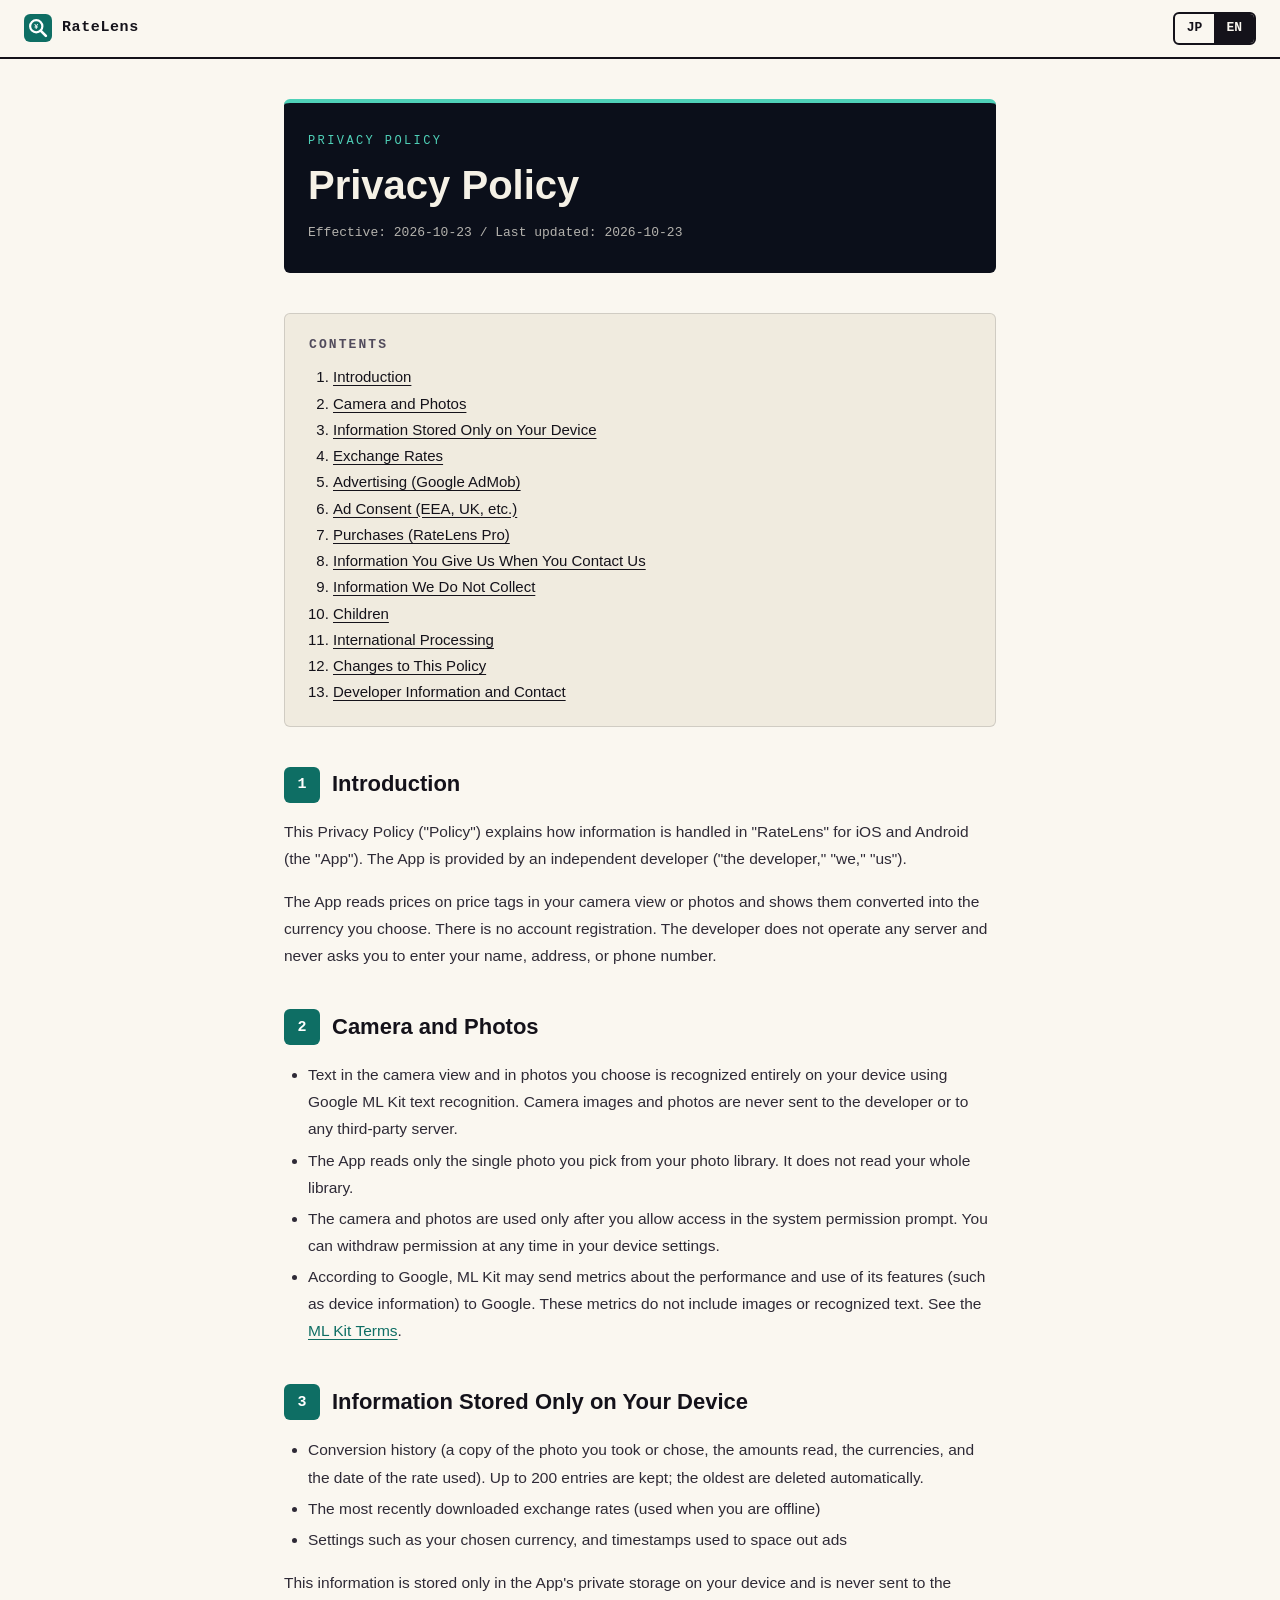
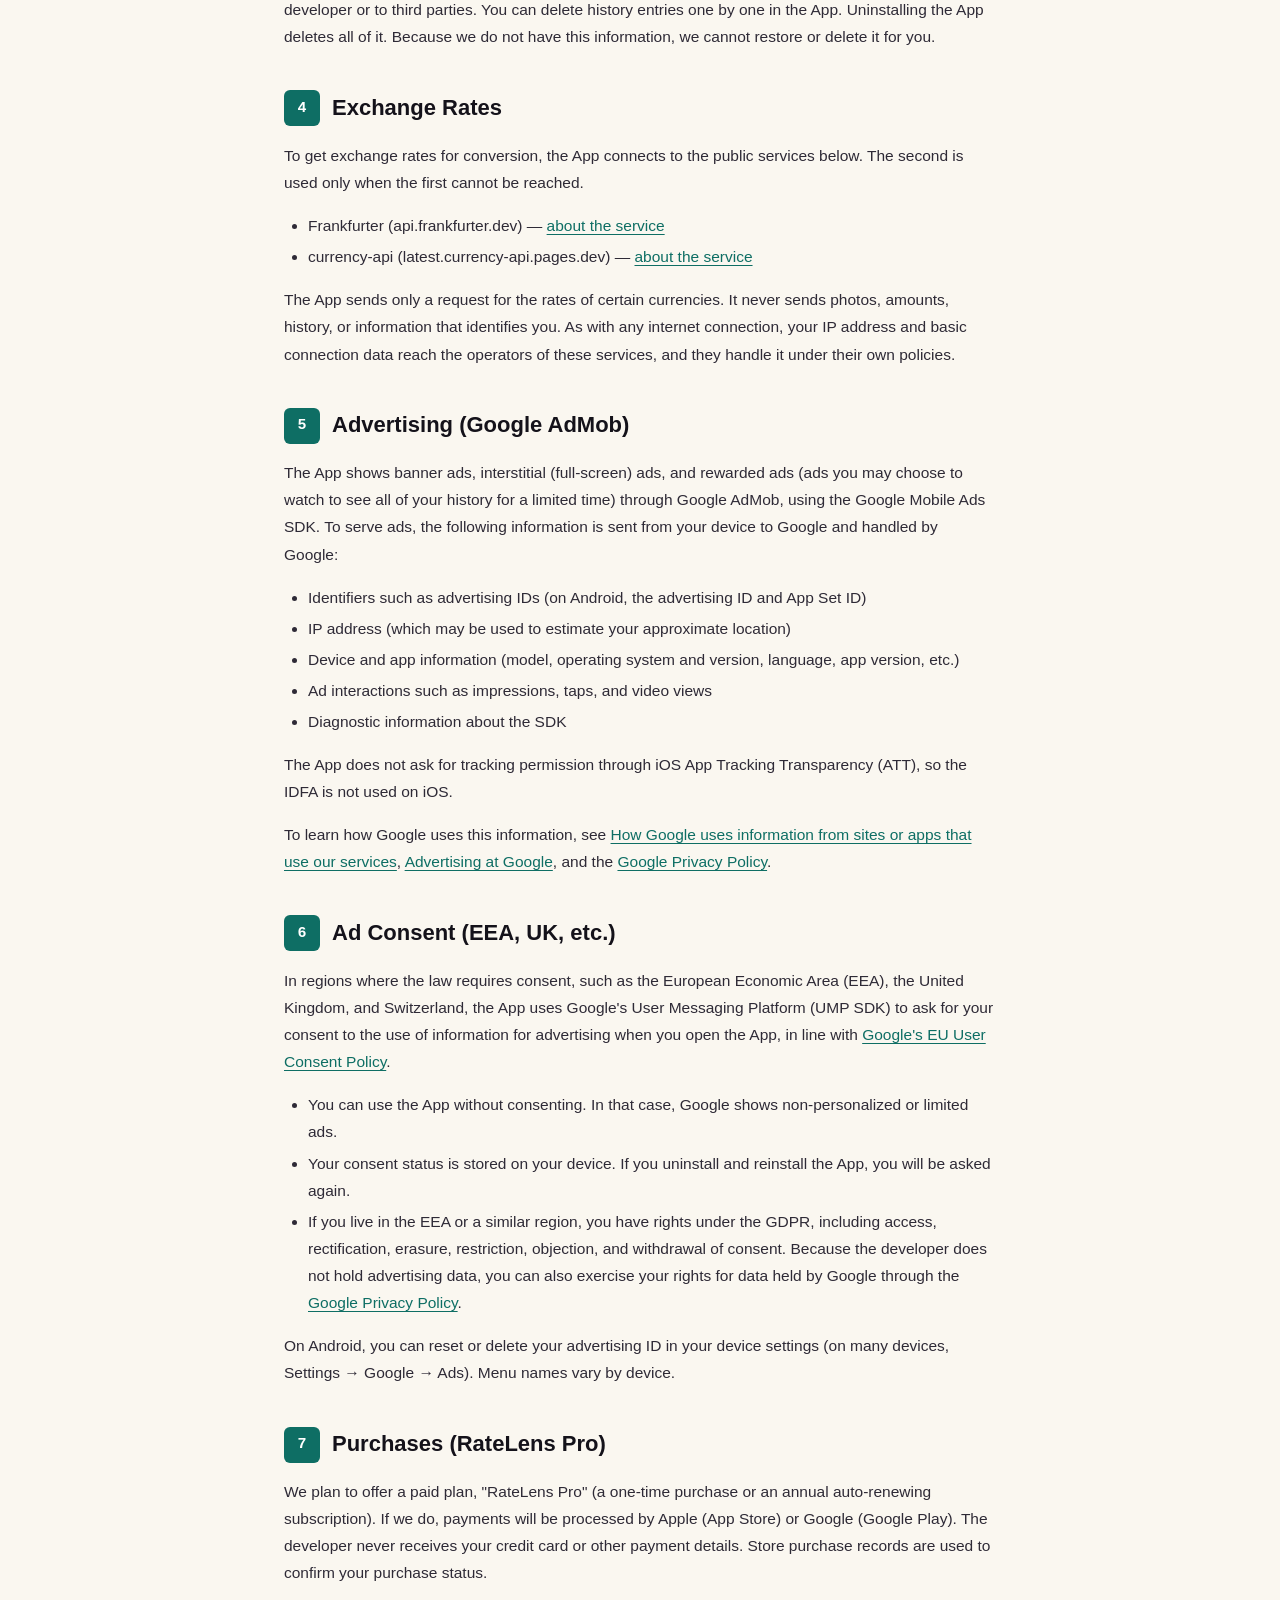
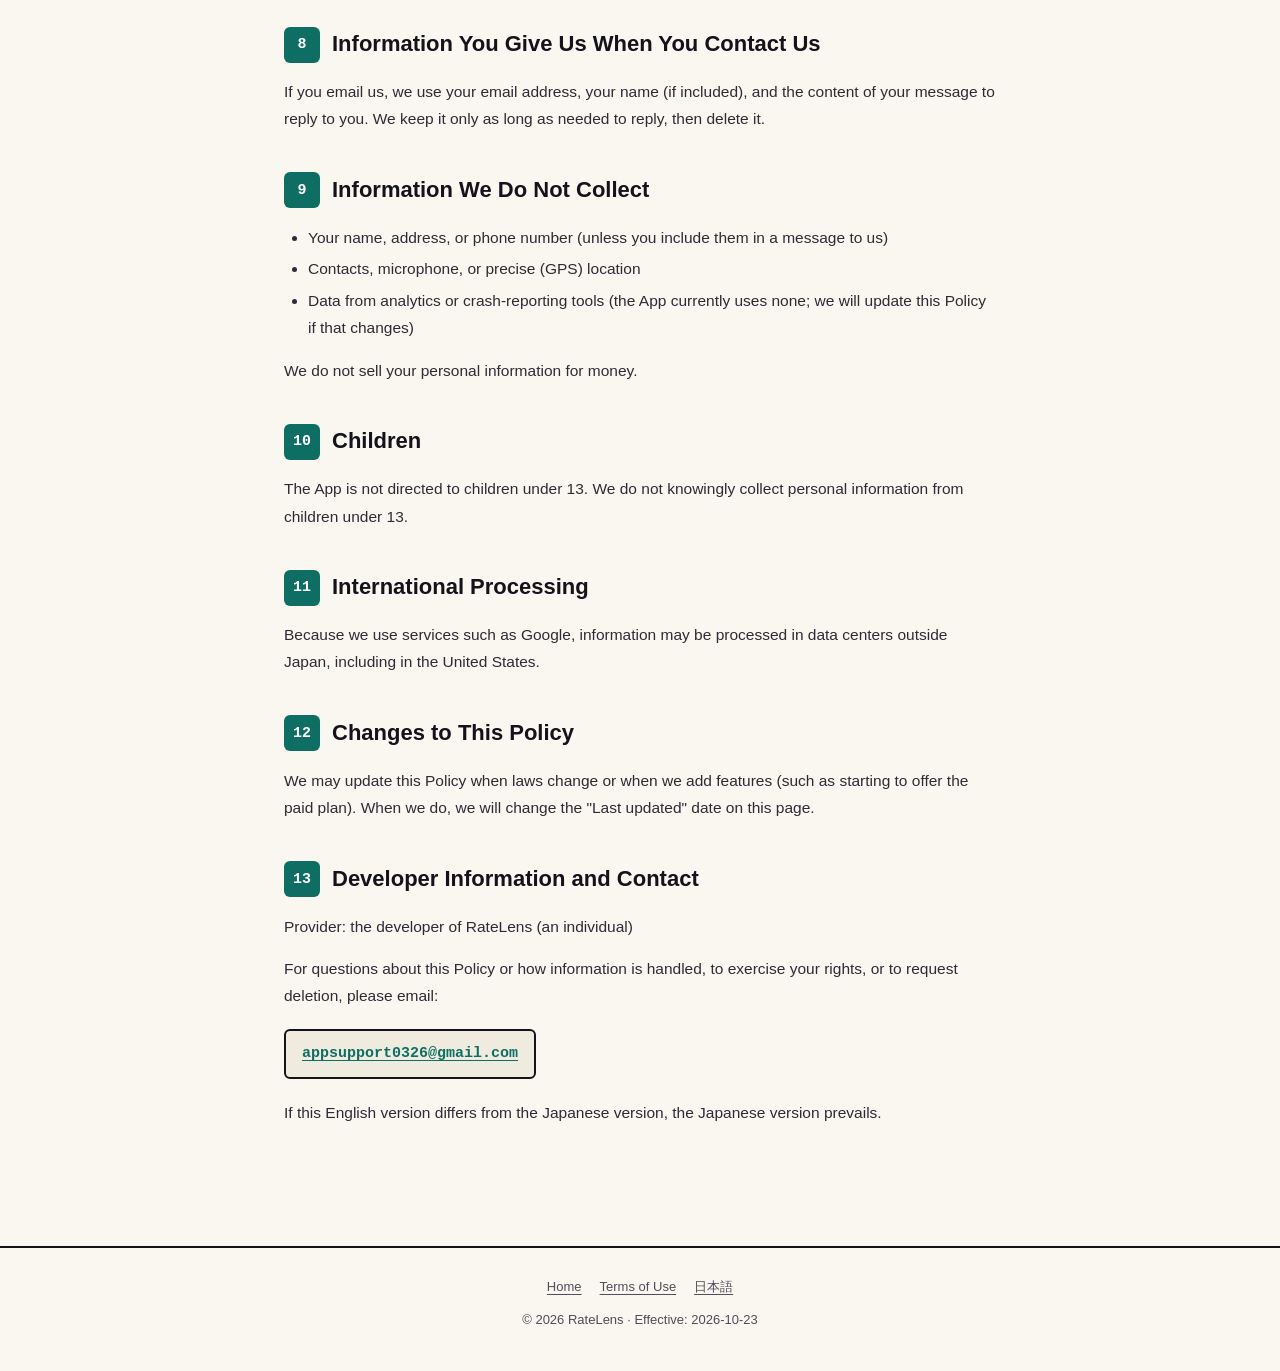
==== privacy/en/index.html @ 9e65a279 "Add RateLens privacy policy and terms of use (JA/EN) Co-Authored-By: Claude Opus 5.5 <noreply@anthro" ====
<!DOCTYPE html>
<html lang="en">
<head>
  <meta charset="UTF-8" />
  <meta name="viewport" content="width=device-width, initial-scale=1, viewport-fit=cover" />
  <title>Privacy Policy — RateLens</title>
  <meta name="description" content="Privacy Policy for RateLens: on-device text recognition, local history, exchange-rate requests, and Google AdMob." />
  <link rel="alternate" hreflang="ja" href="https://hiro0211.github.io/ratelens-legal/privacy/ja/" />
  <link rel="alternate" hreflang="en" href="https://hiro0211.github.io/ratelens-legal/privacy/en/" />
  <link rel="icon" href="../../assets/icons/favicon.svg" type="image/svg+xml" />
  <link rel="stylesheet" href="../../assets/css/style.css" />
</head>
<body>
  <header class="site-header">
    <a class="brand" href="../../">
      <img src="../../assets/icons/favicon.svg" alt="" />
      <span>RateLens</span>
    </a>
    <nav class="lang-switch" aria-label="Language">
      <a href="../ja/" hreflang="ja">JP</a>
      <a href="../en/" hreflang="en" class="active">EN</a>
    </nav>
  </header>

  <main>
    <div class="hero">
      <p class="eyebrow">Privacy Policy</p>
      <h1>Privacy Policy</h1>
      <p class="meta">Effective: 2026-10-23 / Last updated: 2026-10-23</p>
    </div>

    <nav class="toc" aria-label="Contents">
      <h2>Contents</h2>
      <ol>
        <li><a href="#s1">Introduction</a></li>
        <li><a href="#s2">Camera and Photos</a></li>
        <li><a href="#s3">Information Stored Only on Your Device</a></li>
        <li><a href="#s4">Exchange Rates</a></li>
        <li><a href="#s5">Advertising (Google AdMob)</a></li>
        <li><a href="#s6">Ad Consent (EEA, UK, etc.)</a></li>
        <li><a href="#s7">Purchases (RateLens Pro)</a></li>
        <li><a href="#s8">Information You Give Us When You Contact Us</a></li>
        <li><a href="#s9">Information We Do Not Collect</a></li>
        <li><a href="#s10">Children</a></li>
        <li><a href="#s11">International Processing</a></li>
        <li><a href="#s12">Changes to This Policy</a></li>
        <li><a href="#s13">Developer Information and Contact</a></li>
      </ol>
    </nav>

    <section class="legal" id="s1">
      <h2><span class="num">1</span>Introduction</h2>
<p>This Privacy Policy ("Policy") explains how information is handled in "RateLens" for iOS and Android (the "App"). The App is provided by an independent developer ("the developer," "we," "us").</p>
      <p>The App reads prices on price tags in your camera view or photos and shows them converted into the currency you choose. There is no account registration. The developer does not operate any server and never asks you to enter your name, address, or phone number.</p>
    </section>

    <section class="legal" id="s2">
      <h2><span class="num">2</span>Camera and Photos</h2>
<ul>
        <li>Text in the camera view and in photos you choose is recognized entirely on your device using Google ML Kit text recognition. Camera images and photos are never sent to the developer or to any third-party server.</li>
        <li>The App reads only the single photo you pick from your photo library. It does not read your whole library.</li>
        <li>The camera and photos are used only after you allow access in the system permission prompt. You can withdraw permission at any time in your device settings.</li>
        <li>According to Google, ML Kit may send metrics about the performance and use of its features (such as device information) to Google. These metrics do not include images or recognized text. See the <a href="https://developers.google.com/ml-kit/terms" target="_blank" rel="noopener">ML Kit Terms</a>.</li>
      </ul>
    </section>

    <section class="legal" id="s3">
      <h2><span class="num">3</span>Information Stored Only on Your Device</h2>
<ul>
        <li>Conversion history (a copy of the photo you took or chose, the amounts read, the currencies, and the date of the rate used). Up to 200 entries are kept; the oldest are deleted automatically.</li>
        <li>The most recently downloaded exchange rates (used when you are offline)</li>
        <li>Settings such as your chosen currency, and timestamps used to space out ads</li>
      </ul>
      <p>This information is stored only in the App's private storage on your device and is never sent to the developer or to third parties. You can delete history entries one by one in the App. Uninstalling the App deletes all of it. Because we do not have this information, we cannot restore or delete it for you.</p>
    </section>

    <section class="legal" id="s4">
      <h2><span class="num">4</span>Exchange Rates</h2>
<p>To get exchange rates for conversion, the App connects to the public services below. The second is used only when the first cannot be reached.</p>
      <ul>
        <li>Frankfurter (api.frankfurter.dev) — <a href="https://frankfurter.dev/" target="_blank" rel="noopener">about the service</a></li>
        <li>currency-api (latest.currency-api.pages.dev) — <a href="https://github.com/fawazahmed0/exchange-api" target="_blank" rel="noopener">about the service</a></li>
      </ul>
      <p>The App sends only a request for the rates of certain currencies. It never sends photos, amounts, history, or information that identifies you. As with any internet connection, your IP address and basic connection data reach the operators of these services, and they handle it under their own policies.</p>
    </section>

    <section class="legal" id="s5">
      <h2><span class="num">5</span>Advertising (Google AdMob)</h2>
<p>The App shows banner ads, interstitial (full-screen) ads, and rewarded ads (ads you may choose to watch to see all of your history for a limited time) through Google AdMob, using the Google Mobile Ads SDK. To serve ads, the following information is sent from your device to Google and handled by Google:</p>
      <ul>
        <li>Identifiers such as advertising IDs (on Android, the advertising ID and App Set ID)</li>
        <li>IP address (which may be used to estimate your approximate location)</li>
        <li>Device and app information (model, operating system and version, language, app version, etc.)</li>
        <li>Ad interactions such as impressions, taps, and video views</li>
        <li>Diagnostic information about the SDK</li>
      </ul>
      <p>The App does not ask for tracking permission through iOS App Tracking Transparency (ATT), so the IDFA is not used on iOS.</p>
      <p>To learn how Google uses this information, see <a href="https://policies.google.com/technologies/partner-sites" target="_blank" rel="noopener">How Google uses information from sites or apps that use our services</a>, <a href="https://policies.google.com/technologies/ads" target="_blank" rel="noopener">Advertising at Google</a>, and the <a href="https://policies.google.com/privacy" target="_blank" rel="noopener">Google Privacy Policy</a>.</p>
    </section>

    <section class="legal" id="s6">
      <h2><span class="num">6</span>Ad Consent (EEA, UK, etc.)</h2>
<p>In regions where the law requires consent, such as the European Economic Area (EEA), the United Kingdom, and Switzerland, the App uses Google's User Messaging Platform (UMP SDK) to ask for your consent to the use of information for advertising when you open the App, in line with <a href="https://www.google.com/about/company/user-consent-policy/" target="_blank" rel="noopener">Google's EU User Consent Policy</a>.</p>
      <ul>
        <li>You can use the App without consenting. In that case, Google shows non-personalized or limited ads.</li>
        <li>Your consent status is stored on your device. If you uninstall and reinstall the App, you will be asked again.</li>
        <li>If you live in the EEA or a similar region, you have rights under the GDPR, including access, rectification, erasure, restriction, objection, and withdrawal of consent. Because the developer does not hold advertising data, you can also exercise your rights for data held by Google through the <a href="https://policies.google.com/privacy" target="_blank" rel="noopener">Google Privacy Policy</a>.</li>
      </ul>
      <p>On Android, you can reset or delete your advertising ID in your device settings (on many devices, Settings → Google → Ads). Menu names vary by device.</p>
    </section>

    <section class="legal" id="s7">
      <h2><span class="num">7</span>Purchases (RateLens Pro)</h2>
<p>We plan to offer a paid plan, "RateLens Pro" (a one-time purchase or an annual auto-renewing subscription). If we do, payments will be processed by Apple (App Store) or Google (Google Play). The developer never receives your credit card or other payment details. Store purchase records are used to confirm your purchase status.</p>
    </section>

    <section class="legal" id="s8">
      <h2><span class="num">8</span>Information You Give Us When You Contact Us</h2>
<p>If you email us, we use your email address, your name (if included), and the content of your message to reply to you. We keep it only as long as needed to reply, then delete it.</p>
    </section>

    <section class="legal" id="s9">
      <h2><span class="num">9</span>Information We Do Not Collect</h2>
<ul>
        <li>Your name, address, or phone number (unless you include them in a message to us)</li>
        <li>Contacts, microphone, or precise (GPS) location</li>
        <li>Data from analytics or crash-reporting tools (the App currently uses none; we will update this Policy if that changes)</li>
      </ul>
      <p>We do not sell your personal information for money.</p>
    </section>

    <section class="legal" id="s10">
      <h2><span class="num">10</span>Children</h2>
<p>The App is not directed to children under 13. We do not knowingly collect personal information from children under 13.</p>
    </section>

    <section class="legal" id="s11">
      <h2><span class="num">11</span>International Processing</h2>
<p>Because we use services such as Google, information may be processed in data centers outside Japan, including in the United States.</p>
    </section>

    <section class="legal" id="s12">
      <h2><span class="num">12</span>Changes to This Policy</h2>
<p>We may update this Policy when laws change or when we add features (such as starting to offer the paid plan). When we do, we will change the "Last updated" date on this page.</p>
    </section>

    <section class="legal" id="s13">
      <h2><span class="num">13</span>Developer Information and Contact</h2>
<p>Provider: the developer of RateLens (an individual)</p>
      <p>For questions about this Policy or how information is handled, to exercise your rights, or to request deletion, please email:</p>
      <p><a class="contact" href="mailto:appsupport0326@gmail.com?subject=RateLens%20Privacy">appsupport0326@gmail.com</a></p>
      <p>If this English version differs from the Japanese version, the Japanese version prevails.</p>
    </section>
  </main>

  <footer class="site-footer">
    <div class="links">
      <a href="../../">Home</a>
      <a href="../../terms/en/">Terms of Use</a>
      <a href="../ja/">日本語</a>
    </div>
    <div>© 2026 RateLens · Effective: 2026-10-23</div>
  </footer>
</body>
</html>
---- assets/css/style.css ----
/* RateLens Legal */

:root {
  color-scheme: light dark;

  --bg: #FAF7F0;
  --surface: #F0EBDF;
  --surface-elevated: #E4DCCB;
  --text-primary: #14121A;
  --text-secondary: #2E2A36;
  --text-tertiary: #514B5C;
  --divider: rgba(20, 18, 26, 0.14);
  --accent: #0E6E64;
  --accent-ink: #FFFFFF;
  --accent-2: #0B7A94;
  --warn: #9A6400;
  --hero-bg: #0B0F1A;
  --hero-text: #F5F1E6;
  --hero-accent: #4FD1B8;

  --radius: 6px;

  --font-text: -apple-system, BlinkMacSystemFont, "Segoe UI", "Hiragino Sans",
    "Hiragino Kaku Gothic ProN", "Yu Gothic", "Noto Sans JP", sans-serif;
  --font-mono: ui-monospace, "SF Mono", Menlo, Consolas, "Roboto Mono", monospace;
}

@media (prefers-color-scheme: dark) {
  :root {
    --bg: #0B0F1A;
    --surface: #141A2A;
    --surface-elevated: #1E2639;
    --text-primary: #F5F1E6;
    --text-secondary: #DAD4C6;
    --text-tertiary: #9A94A6;
    --divider: rgba(245, 241, 230, 0.14);
    --accent: #4FD1B8;
    --accent-ink: #0B0F1A;
    --accent-2: #3DD6F5;
    --warn: #FFD84D;
    --hero-bg: #141A2A;
  }
}

* { box-sizing: border-box; }

html, body {
  margin: 0;
  padding: 0;
  background: var(--bg);
  color: var(--text-primary);
  font-family: var(--font-text);
  font-size: 16px;
  line-height: 1.75;
  -webkit-font-smoothing: antialiased;
  -webkit-text-size-adjust: 100%;
}

a {
  color: var(--accent);
  text-decoration: underline;
  text-underline-offset: 3px;
  overflow-wrap: anywhere;
}
a:hover { text-decoration-thickness: 2px; }

/* ---------- Header ---------- */
.site-header {
  position: sticky;
  top: 0;
  z-index: 10;
  display: flex;
  align-items: center;
  justify-content: space-between;
  gap: 12px;
  padding: 12px 24px;
  background: var(--bg);
  border-bottom: 2px solid var(--text-primary);
}
.brand {
  display: inline-flex;
  align-items: center;
  gap: 10px;
  font-family: var(--font-mono);
  font-weight: 700;
  font-size: 15px;
  letter-spacing: 0.04em;
  color: var(--text-primary);
  text-decoration: none;
}
.brand img { width: 28px; height: 28px; image-rendering: pixelated; }

.lang-switch {
  display: inline-flex;
  border: 2px solid var(--text-primary);
  border-radius: var(--radius);
  overflow: hidden;
  font-family: var(--font-mono);
  font-size: 13px;
  font-weight: 700;
}
.lang-switch a {
  padding: 3px 12px;
  color: var(--text-primary);
  text-decoration: none;
}
.lang-switch a.active { background: var(--text-primary); color: var(--bg); }

/* ---------- Layout ---------- */
main {
  max-width: 760px;
  margin: 0 auto;
  padding: 40px 24px 80px;
}

.hero {
  margin-bottom: 40px;
  padding: 28px 24px;
  border-radius: var(--radius);
  background: var(--hero-bg);
  color: var(--hero-text);
  border-top: 4px solid var(--hero-accent);
}
.hero .eyebrow {
  margin: 0 0 8px;
  font-family: var(--font-mono);
  font-size: 12px;
  letter-spacing: 0.2em;
  text-transform: uppercase;
  color: var(--hero-accent);
}
.hero h1 {
  margin: 0;
  font-size: clamp(28px, 6vw, 40px);
  line-height: 1.25;
  color: var(--hero-text);
}
.hero .meta {
  margin: 12px 0 0;
  font-family: var(--font-mono);
  font-size: 13px;
  color: rgba(245, 241, 230, 0.72);
}

/* ---------- TOC ---------- */
.toc {
  margin: 0 0 40px;
  padding: 20px 24px;
  border-radius: var(--radius);
  background: var(--surface);
  border: 1px solid var(--divider);
}
.toc h2 {
  margin: 0 0 8px;
  font-family: var(--font-mono);
  font-size: 13px;
  letter-spacing: 0.16em;
  text-transform: uppercase;
  color: var(--text-tertiary);
}
.toc ol { margin: 0; padding-left: 24px; }
.toc li { font-size: 15px; }
.toc a { color: var(--text-primary); }

/* ---------- Sections ---------- */
section.legal { margin: 40px 0; scroll-margin-top: 72px; }
section.legal h2 {
  display: flex;
  align-items: center;
  gap: 12px;
  margin: 0 0 12px;
  font-size: 22px;
  line-height: 1.4;
}
section.legal h2 .num {
  display: inline-grid;
  place-items: center;
  flex-shrink: 0;
  min-width: 36px;
  height: 36px;
  padding: 0 6px;
  border-radius: var(--radius);
  background: var(--accent);
  color: var(--accent-ink);
  font-family: var(--font-mono);
  font-size: 15px;
}
section.legal h3 { margin: 24px 0 6px; font-size: 17px; }
h1, h2, h3 { text-wrap: balance; word-break: auto-phrase; }
section.legal p,
section.legal li { color: var(--text-secondary); font-size: 15.5px; }
section.legal ul,
section.legal ol { padding-left: 24px; }
section.legal li + li { margin-top: 4px; }

code {
  font-family: var(--font-mono);
  font-size: 0.88em;
  padding: 1px 5px;
  border-radius: 4px;
  background: var(--surface);
  overflow-wrap: anywhere;
}

.callout {
  margin: 16px 0;
  padding: 14px 18px;
  border-radius: var(--radius);
  background: var(--surface);
  border-left: 4px solid var(--accent-2);
  font-size: 15px;
  color: var(--text-secondary);
}
.callout.warn { border-left-color: var(--warn); }

.table-wrap { width: 100%; overflow-x: auto; margin: 12px 0; }
table { width: 100%; border-collapse: collapse; font-size: 14px; min-width: 520px; }
th, td {
  padding: 9px 10px;
  border-bottom: 1px solid var(--divider);
  text-align: left;
  vertical-align: top;
}
th { background: var(--surface); color: var(--text-primary); }

.contact {
  display: inline-block;
  margin: 4px 0;
  padding: 10px 16px;
  border: 2px solid var(--text-primary);
  border-radius: var(--radius);
  background: var(--surface);
  font-family: var(--font-mono);
  font-size: 15px;
  font-weight: 700;
}

/* ---------- Footer ---------- */
.site-footer {
  padding: 28px 24px 40px;
  border-top: 2px solid var(--text-primary);
  text-align: center;
  font-size: 13px;
  color: var(--text-tertiary);
}
.site-footer .links {
  display: flex;
  flex-wrap: wrap;
  justify-content: center;
  gap: 8px 18px;
  margin-bottom: 10px;
}
.site-footer .links a { color: var(--text-tertiary); }

/* ---------- Landing ---------- */
.landing-hero { margin: 24px 0 40px; }
.landing-hero .badge {
  display: inline-block;
  margin-bottom: 14px;
  padding: 3px 10px;
  border: 2px solid var(--text-primary);
  border-radius: var(--radius);
  font-family: var(--font-mono);
  font-size: 12px;
  letter-spacing: 0.12em;
  text-transform: uppercase;
}
.landing-hero h1 { margin: 0 0 12px; font-size: clamp(26px, 6vw, 38px); line-height: 1.3; }
.landing-hero p { margin: 0; color: var(--text-tertiary); font-size: 16px; }

.group-title {
  margin: 40px 0 12px;
  font-family: var(--font-mono);
  font-size: 13px;
  letter-spacing: 0.16em;
  text-transform: uppercase;
  color: var(--text-tertiary);
}
.doc-grid {
  display: grid;
  grid-template-columns: repeat(auto-fit, minmax(200px, 1fr));
  gap: 14px;
}
.doc-card {
  display: block;
  padding: 18px 18px 20px;
  border-radius: var(--radius);
  background: var(--surface);
  border: 2px solid var(--text-primary);
  color: var(--text-primary);
  text-decoration: none;
  transition: transform 0.12s ease, box-shadow 0.12s ease;
}
.doc-card:hover { transform: translate(-2px, -2px); box-shadow: 4px 4px 0 var(--accent); }
.doc-card .label {
  font-family: var(--font-mono);
  font-size: 11px;
  letter-spacing: 0.12em;
  text-transform: uppercase;
  color: var(--accent);
  font-weight: 700;
}
.doc-card h3 { margin: 4px 0 6px; font-size: 18px; }
.doc-card p { margin: 0; font-size: 14px; color: var(--text-tertiary); }

/* ---------- 404 ---------- */
.page-404 { text-align: center; margin: 80px auto; max-width: 480px; }
.page-404 .display {
  margin: 0;
  font-family: var(--font-mono);
  font-size: 88px;
  font-weight: 700;
  line-height: 1;
  color: var(--accent);
}
.page-404 h1 { margin: 20px 0 8px; font-size: 22px; }
.page-404 p { color: var(--text-tertiary); }

@media (prefers-reduced-motion: reduce) {
  * { transition: none !important; }
}

@media (max-width: 600px) {
  .site-header { padding: 10px 16px; }
  main { padding: 28px 16px 64px; }
  .hero { padding: 22px 18px; }
  section.legal h2 { font-size: 19px; }
  .toc { padding: 16px 18px; }

  /* 表はスマホでは行ごとのカードにする */
  .table-wrap { overflow-x: visible; }
  table { min-width: 0; }
  thead { position: absolute; width: 1px; height: 1px; overflow: hidden; clip: rect(0 0 0 0); }
  tbody tr {
    display: block;
    margin: 0 0 12px;
    border: 1px solid var(--divider);
    border-radius: var(--radius);
    background: var(--surface);
  }
  tbody td {
    display: block;
    padding: 8px 12px;
    border-bottom: 1px solid var(--divider);
  }
  tbody td:last-child { border-bottom: none; }
  tbody td::before {
    content: attr(data-label);
    display: block;
    font-size: 12px;
    font-weight: 700;
    color: var(--text-tertiary);
  }
}
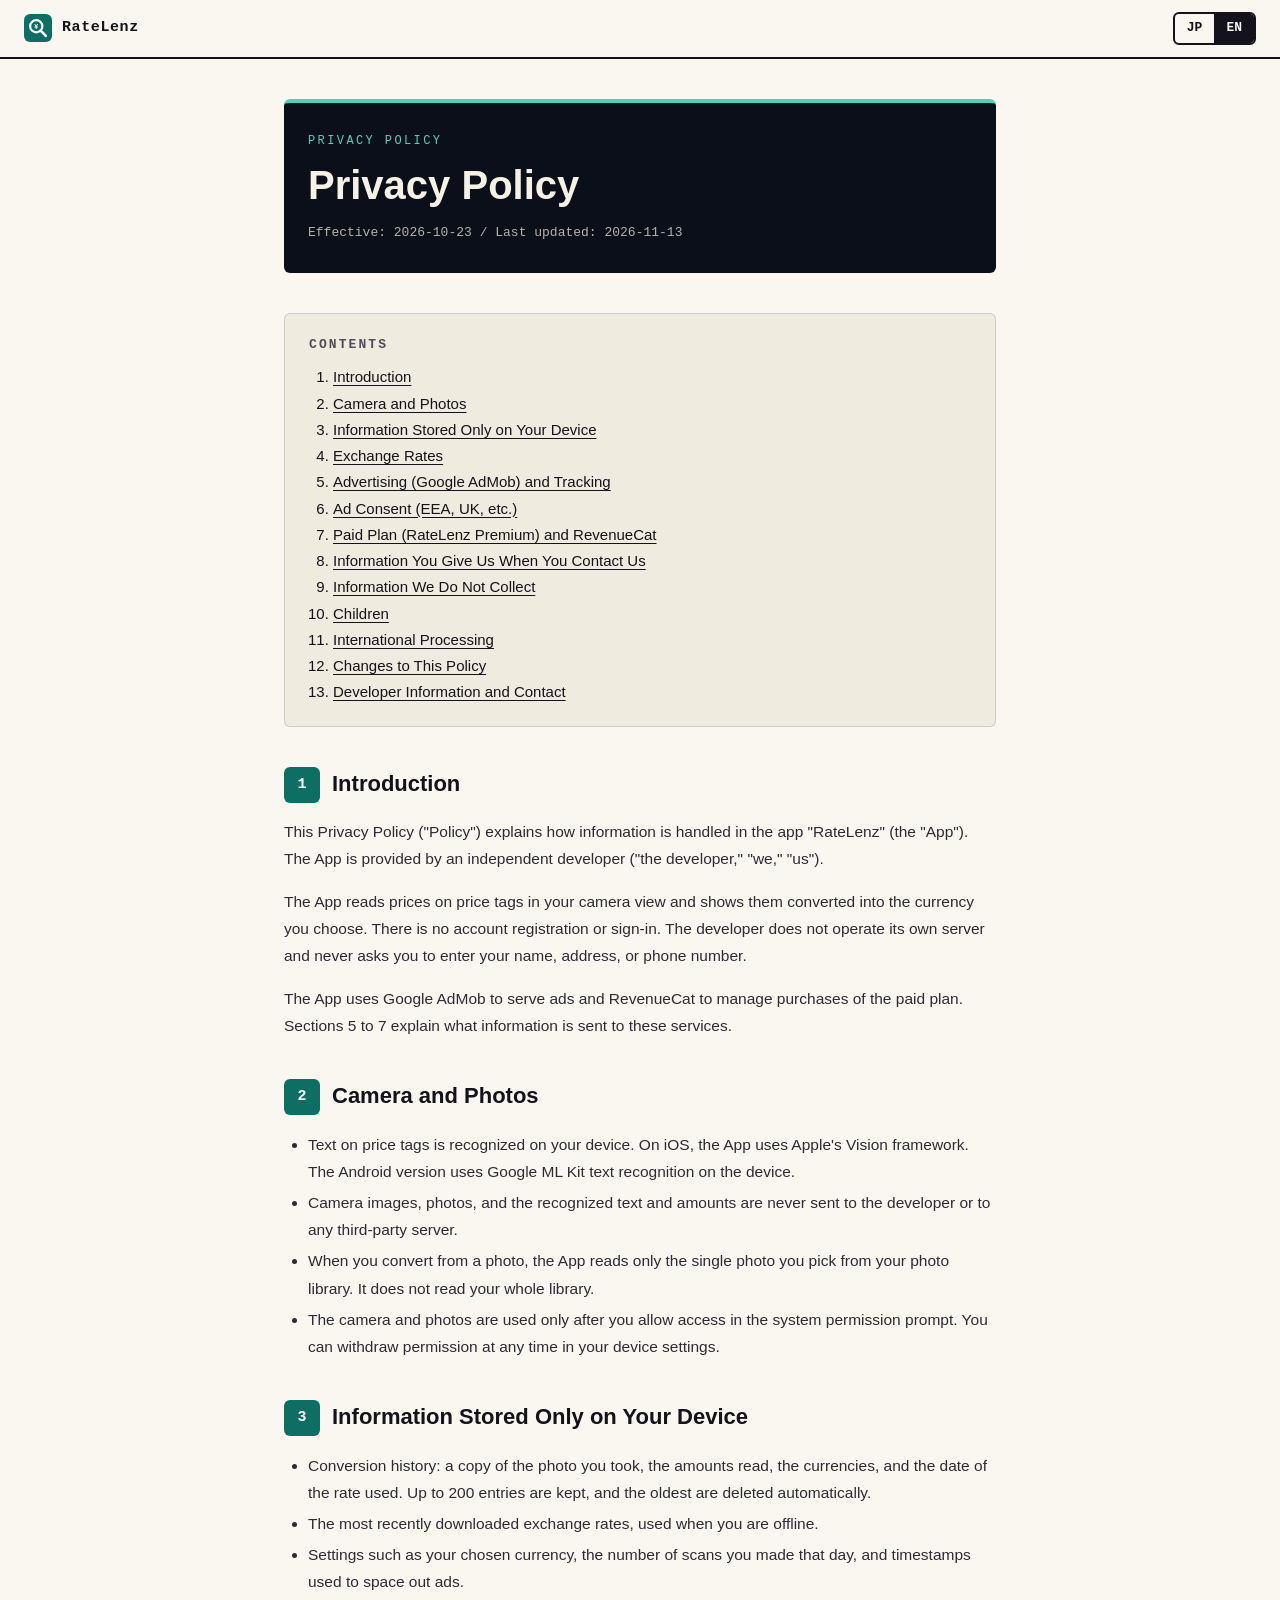
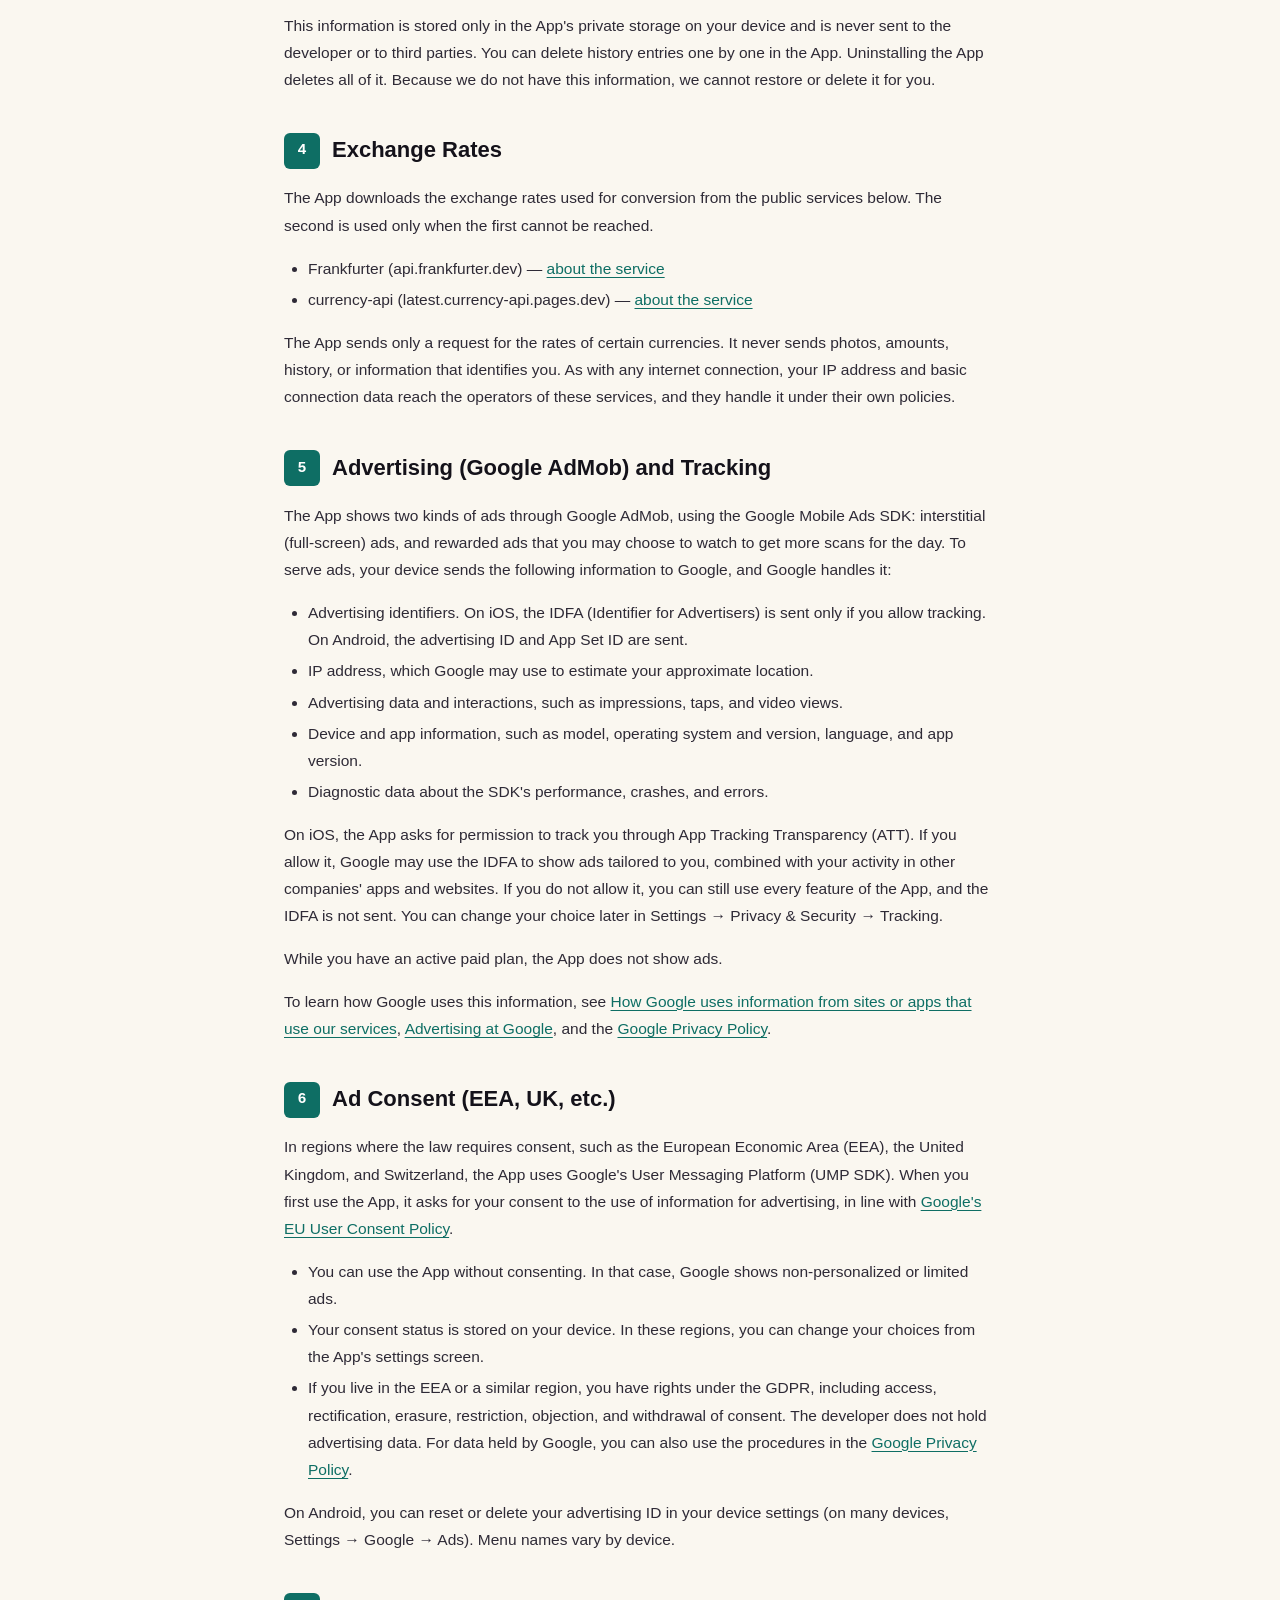
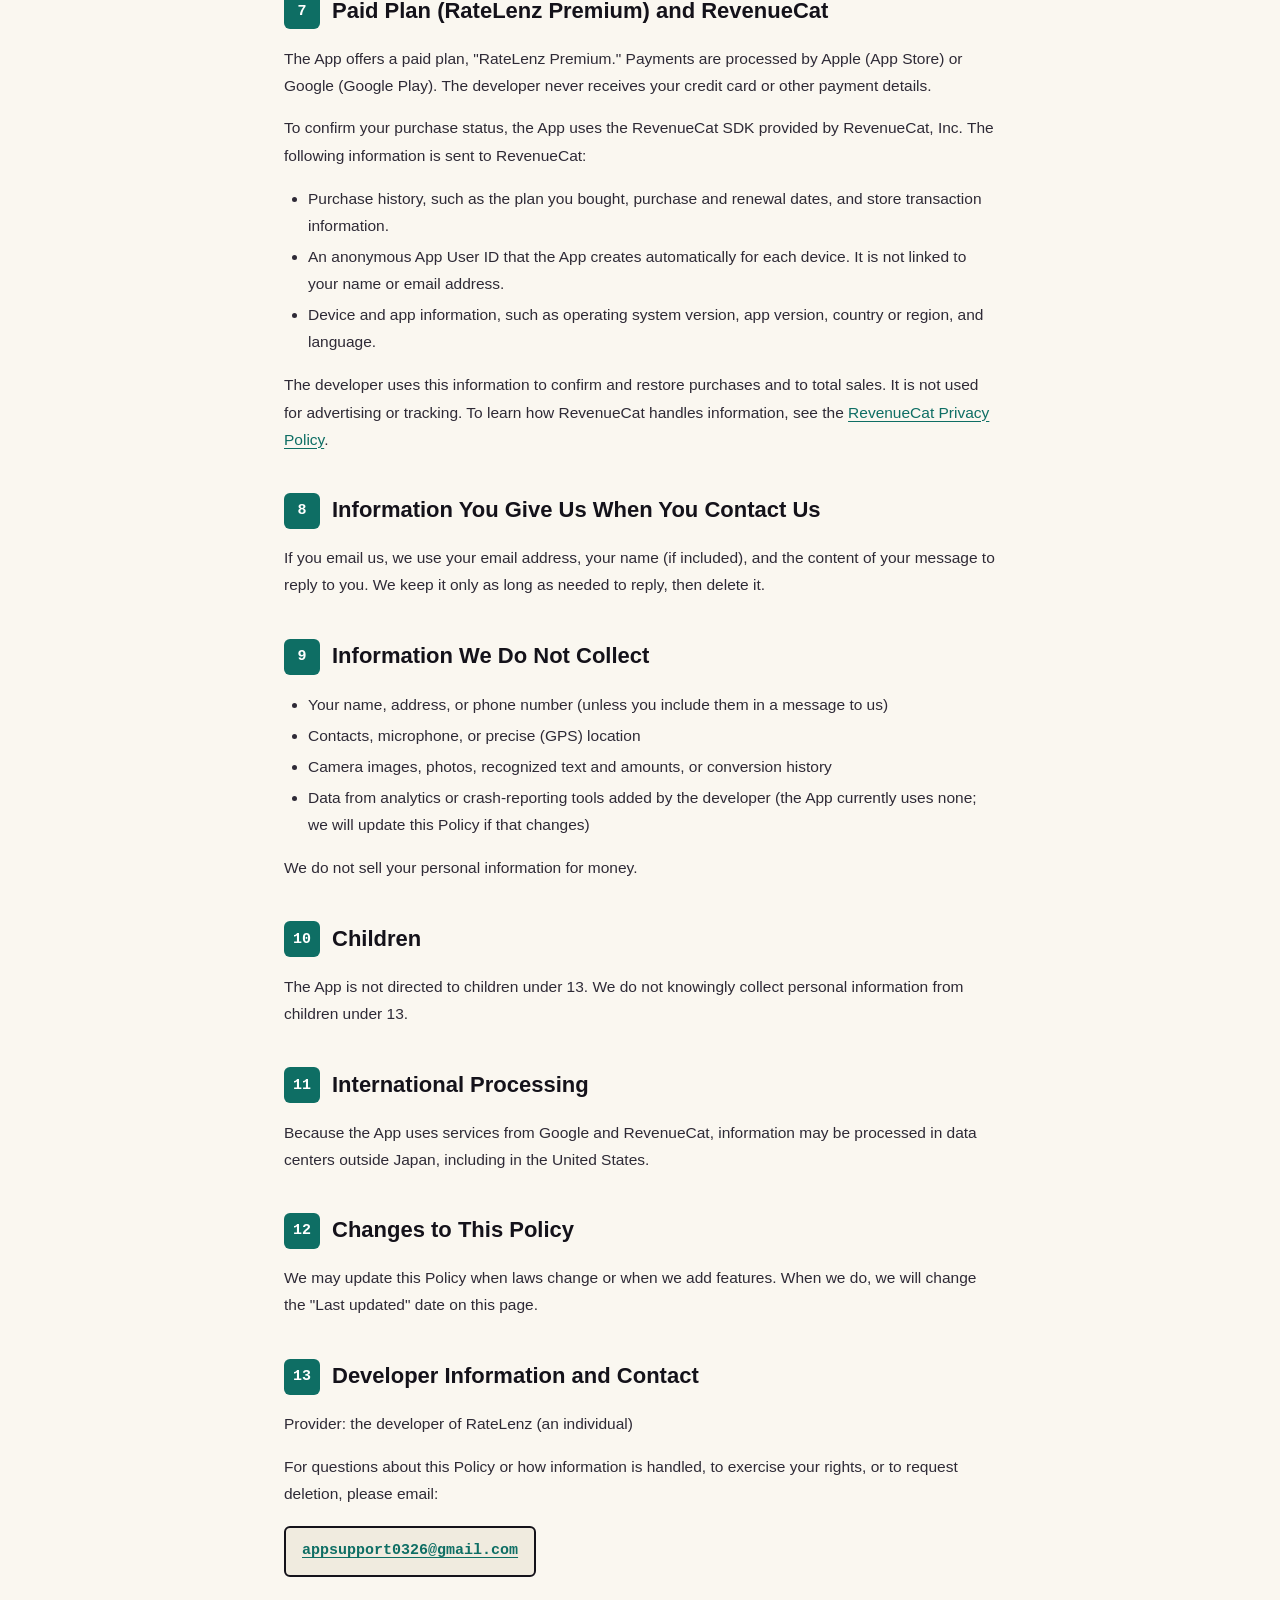
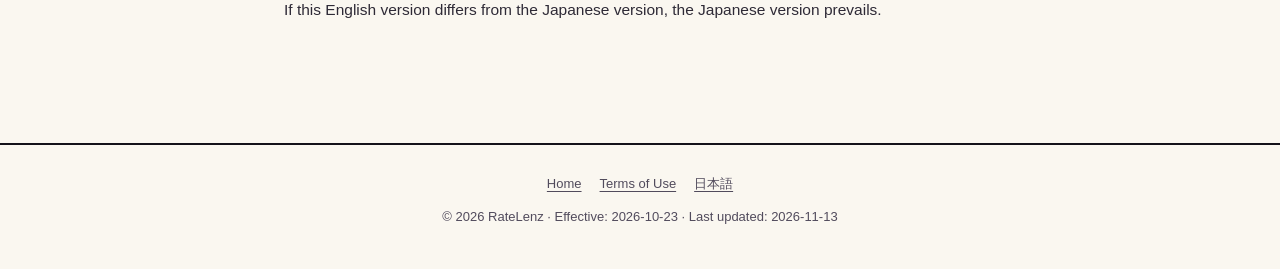
==== commit c952efcc: "Update privacy policy and terms for RateLenz - Rename RateLens to RateLenz - Describe AdMob with ATT" ====
--- a/privacy/en/index.html
+++ b/privacy/en/index.html
@@ -3,8 +3,8 @@
 <head>
   <meta charset="UTF-8" />
   <meta name="viewport" content="width=device-width, initial-scale=1, viewport-fit=cover" />
-  <title>Privacy Policy — RateLens</title>
-  <meta name="description" content="Privacy Policy for RateLens: on-device text recognition, local history, exchange-rate requests, and Google AdMob." />
+  <title>Privacy Policy — RateLenz</title>
+  <meta name="description" content="Privacy Policy for RateLenz: on-device text recognition, local history, exchange-rate requests, Google AdMob, and RevenueCat." />
   <link rel="alternate" hreflang="ja" href="https://hiro0211.github.io/ratelens-legal/privacy/ja/" />
   <link rel="alternate" hreflang="en" href="https://hiro0211.github.io/ratelens-legal/privacy/en/" />
   <link rel="icon" href="../../assets/icons/favicon.svg" type="image/svg+xml" />
@@ -14,7 +14,7 @@
   <header class="site-header">
     <a class="brand" href="../../">
       <img src="../../assets/icons/favicon.svg" alt="" />
-      <span>RateLens</span>
+      <span>RateLenz</span>
     </a>
     <nav class="lang-switch" aria-label="Language">
       <a href="../ja/" hreflang="ja">JP</a>
@@ -26,7 +26,7 @@
     <div class="hero">
       <p class="eyebrow">Privacy Policy</p>
       <h1>Privacy Policy</h1>
-      <p class="meta">Effective: 2026-10-23 / Last updated: 2026-10-23</p>
+      <p class="meta">Effective: 2026-10-23 / Last updated: 2026-11-13</p>
     </div>
 
     <nav class="toc" aria-label="Contents">
@@ -36,9 +36,9 @@
         <li><a href="#s2">Camera and Photos</a></li>
         <li><a href="#s3">Information Stored Only on Your Device</a></li>
         <li><a href="#s4">Exchange Rates</a></li>
-        <li><a href="#s5">Advertising (Google AdMob)</a></li>
+        <li><a href="#s5">Advertising (Google AdMob) and Tracking</a></li>
         <li><a href="#s6">Ad Consent (EEA, UK, etc.)</a></li>
-        <li><a href="#s7">Purchases (RateLens Pro)</a></li>
+        <li><a href="#s7">Paid Plan (RateLenz Premium) and RevenueCat</a></li>
         <li><a href="#s8">Information You Give Us When You Contact Us</a></li>
         <li><a href="#s9">Information We Do Not Collect</a></li>
         <li><a href="#s10">Children</a></li>
@@ -50,33 +50,34 @@
 
     <section class="legal" id="s1">
       <h2><span class="num">1</span>Introduction</h2>
-<p>This Privacy Policy ("Policy") explains how information is handled in "RateLens" for iOS and Android (the "App"). The App is provided by an independent developer ("the developer," "we," "us").</p>
-      <p>The App reads prices on price tags in your camera view or photos and shows them converted into the currency you choose. There is no account registration. The developer does not operate any server and never asks you to enter your name, address, or phone number.</p>
+<p>This Privacy Policy ("Policy") explains how information is handled in the app "RateLenz" (the "App"). The App is provided by an independent developer ("the developer," "we," "us").</p>
+      <p>The App reads prices on price tags in your camera view and shows them converted into the currency you choose. There is no account registration or sign-in. The developer does not operate its own server and never asks you to enter your name, address, or phone number.</p>
+      <p>The App uses Google AdMob to serve ads and RevenueCat to manage purchases of the paid plan. Sections 5 to 7 explain what information is sent to these services.</p>
     </section>
 
     <section class="legal" id="s2">
       <h2><span class="num">2</span>Camera and Photos</h2>
 <ul>
-        <li>Text in the camera view and in photos you choose is recognized entirely on your device using Google ML Kit text recognition. Camera images and photos are never sent to the developer or to any third-party server.</li>
-        <li>The App reads only the single photo you pick from your photo library. It does not read your whole library.</li>
+        <li>Text on price tags is recognized on your device. On iOS, the App uses Apple's Vision framework. The Android version uses Google ML Kit text recognition on the device.</li>
+        <li>Camera images, photos, and the recognized text and amounts are never sent to the developer or to any third-party server.</li>
+        <li>When you convert from a photo, the App reads only the single photo you pick from your photo library. It does not read your whole library.</li>
         <li>The camera and photos are used only after you allow access in the system permission prompt. You can withdraw permission at any time in your device settings.</li>
-        <li>According to Google, ML Kit may send metrics about the performance and use of its features (such as device information) to Google. These metrics do not include images or recognized text. See the <a href="https://developers.google.com/ml-kit/terms" target="_blank" rel="noopener">ML Kit Terms</a>.</li>
       </ul>
     </section>
 
     <section class="legal" id="s3">
       <h2><span class="num">3</span>Information Stored Only on Your Device</h2>
 <ul>
-        <li>Conversion history (a copy of the photo you took or chose, the amounts read, the currencies, and the date of the rate used). Up to 200 entries are kept; the oldest are deleted automatically.</li>
-        <li>The most recently downloaded exchange rates (used when you are offline)</li>
-        <li>Settings such as your chosen currency, and timestamps used to space out ads</li>
+        <li>Conversion history: a copy of the photo you took, the amounts read, the currencies, and the date of the rate used. Up to 200 entries are kept, and the oldest are deleted automatically.</li>
+        <li>The most recently downloaded exchange rates, used when you are offline.</li>
+        <li>Settings such as your chosen currency, the number of scans you made that day, and timestamps used to space out ads.</li>
       </ul>
       <p>This information is stored only in the App's private storage on your device and is never sent to the developer or to third parties. You can delete history entries one by one in the App. Uninstalling the App deletes all of it. Because we do not have this information, we cannot restore or delete it for you.</p>
     </section>
 
     <section class="legal" id="s4">
       <h2><span class="num">4</span>Exchange Rates</h2>
-<p>To get exchange rates for conversion, the App connects to the public services below. The second is used only when the first cannot be reached.</p>
+<p>The App downloads the exchange rates used for conversion from the public services below. The second is used only when the first cannot be reached.</p>
       <ul>
         <li>Frankfurter (api.frankfurter.dev) — <a href="https://frankfurter.dev/" target="_blank" rel="noopener">about the service</a></li>
         <li>currency-api (latest.currency-api.pages.dev) — <a href="https://github.com/fawazahmed0/exchange-api" target="_blank" rel="noopener">about the service</a></li>
@@ -85,33 +86,41 @@
     </section>
 
     <section class="legal" id="s5">
-      <h2><span class="num">5</span>Advertising (Google AdMob)</h2>
-<p>The App shows banner ads, interstitial (full-screen) ads, and rewarded ads (ads you may choose to watch to see all of your history for a limited time) through Google AdMob, using the Google Mobile Ads SDK. To serve ads, the following information is sent from your device to Google and handled by Google:</p>
+      <h2><span class="num">5</span>Advertising (Google AdMob) and Tracking</h2>
+<p>The App shows two kinds of ads through Google AdMob, using the Google Mobile Ads SDK: interstitial (full-screen) ads, and rewarded ads that you may choose to watch to get more scans for the day. To serve ads, your device sends the following information to Google, and Google handles it:</p>
       <ul>
-        <li>Identifiers such as advertising IDs (on Android, the advertising ID and App Set ID)</li>
-        <li>IP address (which may be used to estimate your approximate location)</li>
-        <li>Device and app information (model, operating system and version, language, app version, etc.)</li>
-        <li>Ad interactions such as impressions, taps, and video views</li>
-        <li>Diagnostic information about the SDK</li>
+        <li>Advertising identifiers. On iOS, the IDFA (Identifier for Advertisers) is sent only if you allow tracking. On Android, the advertising ID and App Set ID are sent.</li>
+        <li>IP address, which Google may use to estimate your approximate location.</li>
+        <li>Advertising data and interactions, such as impressions, taps, and video views.</li>
+        <li>Device and app information, such as model, operating system and version, language, and app version.</li>
+        <li>Diagnostic data about the SDK's performance, crashes, and errors.</li>
       </ul>
-      <p>The App does not ask for tracking permission through iOS App Tracking Transparency (ATT), so the IDFA is not used on iOS.</p>
+      <p>On iOS, the App asks for permission to track you through App Tracking Transparency (ATT). If you allow it, Google may use the IDFA to show ads tailored to you, combined with your activity in other companies' apps and websites. If you do not allow it, you can still use every feature of the App, and the IDFA is not sent. You can change your choice later in Settings → Privacy &amp; Security → Tracking.</p>
+      <p>While you have an active paid plan, the App does not show ads.</p>
       <p>To learn how Google uses this information, see <a href="https://policies.google.com/technologies/partner-sites" target="_blank" rel="noopener">How Google uses information from sites or apps that use our services</a>, <a href="https://policies.google.com/technologies/ads" target="_blank" rel="noopener">Advertising at Google</a>, and the <a href="https://policies.google.com/privacy" target="_blank" rel="noopener">Google Privacy Policy</a>.</p>
     </section>
 
     <section class="legal" id="s6">
       <h2><span class="num">6</span>Ad Consent (EEA, UK, etc.)</h2>
-<p>In regions where the law requires consent, such as the European Economic Area (EEA), the United Kingdom, and Switzerland, the App uses Google's User Messaging Platform (UMP SDK) to ask for your consent to the use of information for advertising when you open the App, in line with <a href="https://www.google.com/about/company/user-consent-policy/" target="_blank" rel="noopener">Google's EU User Consent Policy</a>.</p>
+<p>In regions where the law requires consent, such as the European Economic Area (EEA), the United Kingdom, and Switzerland, the App uses Google's User Messaging Platform (UMP SDK). When you first use the App, it asks for your consent to the use of information for advertising, in line with <a href="https://www.google.com/about/company/user-consent-policy/" target="_blank" rel="noopener">Google's EU User Consent Policy</a>.</p>
       <ul>
         <li>You can use the App without consenting. In that case, Google shows non-personalized or limited ads.</li>
-        <li>Your consent status is stored on your device. If you uninstall and reinstall the App, you will be asked again.</li>
-        <li>If you live in the EEA or a similar region, you have rights under the GDPR, including access, rectification, erasure, restriction, objection, and withdrawal of consent. Because the developer does not hold advertising data, you can also exercise your rights for data held by Google through the <a href="https://policies.google.com/privacy" target="_blank" rel="noopener">Google Privacy Policy</a>.</li>
+        <li>Your consent status is stored on your device. In these regions, you can change your choices from the App's settings screen.</li>
+        <li>If you live in the EEA or a similar region, you have rights under the GDPR, including access, rectification, erasure, restriction, objection, and withdrawal of consent. The developer does not hold advertising data. For data held by Google, you can also use the procedures in the <a href="https://policies.google.com/privacy" target="_blank" rel="noopener">Google Privacy Policy</a>.</li>
       </ul>
       <p>On Android, you can reset or delete your advertising ID in your device settings (on many devices, Settings → Google → Ads). Menu names vary by device.</p>
     </section>
 
     <section class="legal" id="s7">
-      <h2><span class="num">7</span>Purchases (RateLens Pro)</h2>
-<p>We plan to offer a paid plan, "RateLens Pro" (a one-time purchase or an annual auto-renewing subscription). If we do, payments will be processed by Apple (App Store) or Google (Google Play). The developer never receives your credit card or other payment details. Store purchase records are used to confirm your purchase status.</p>
+      <h2><span class="num">7</span>Paid Plan (RateLenz Premium) and RevenueCat</h2>
+<p>The App offers a paid plan, "RateLenz Premium." Payments are processed by Apple (App Store) or Google (Google Play). The developer never receives your credit card or other payment details.</p>
+      <p>To confirm your purchase status, the App uses the RevenueCat SDK provided by RevenueCat, Inc. The following information is sent to RevenueCat:</p>
+      <ul>
+        <li>Purchase history, such as the plan you bought, purchase and renewal dates, and store transaction information.</li>
+        <li>An anonymous App User ID that the App creates automatically for each device. It is not linked to your name or email address.</li>
+        <li>Device and app information, such as operating system version, app version, country or region, and language.</li>
+      </ul>
+      <p>The developer uses this information to confirm and restore purchases and to total sales. It is not used for advertising or tracking. To learn how RevenueCat handles information, see the <a href="https://www.revenuecat.com/privacy/" target="_blank" rel="noopener">RevenueCat Privacy Policy</a>.</p>
     </section>
 
     <section class="legal" id="s8">
@@ -124,7 +133,8 @@
 <ul>
         <li>Your name, address, or phone number (unless you include them in a message to us)</li>
         <li>Contacts, microphone, or precise (GPS) location</li>
-        <li>Data from analytics or crash-reporting tools (the App currently uses none; we will update this Policy if that changes)</li>
+        <li>Camera images, photos, recognized text and amounts, or conversion history</li>
+        <li>Data from analytics or crash-reporting tools added by the developer (the App currently uses none; we will update this Policy if that changes)</li>
       </ul>
       <p>We do not sell your personal information for money.</p>
     </section>
@@ -136,19 +146,19 @@
 
     <section class="legal" id="s11">
       <h2><span class="num">11</span>International Processing</h2>
-<p>Because we use services such as Google, information may be processed in data centers outside Japan, including in the United States.</p>
+<p>Because the App uses services from Google and RevenueCat, information may be processed in data centers outside Japan, including in the United States.</p>
     </section>
 
     <section class="legal" id="s12">
       <h2><span class="num">12</span>Changes to This Policy</h2>
-<p>We may update this Policy when laws change or when we add features (such as starting to offer the paid plan). When we do, we will change the "Last updated" date on this page.</p>
+<p>We may update this Policy when laws change or when we add features. When we do, we will change the "Last updated" date on this page.</p>
     </section>
 
     <section class="legal" id="s13">
       <h2><span class="num">13</span>Developer Information and Contact</h2>
-<p>Provider: the developer of RateLens (an individual)</p>
+<p>Provider: the developer of RateLenz (an individual)</p>
       <p>For questions about this Policy or how information is handled, to exercise your rights, or to request deletion, please email:</p>
-      <p><a class="contact" href="mailto:appsupport0326@gmail.com?subject=RateLens%20Privacy">appsupport0326@gmail.com</a></p>
+      <p><a class="contact" href="mailto:appsupport0326@gmail.com?subject=RateLenz%20Privacy">appsupport0326@gmail.com</a></p>
       <p>If this English version differs from the Japanese version, the Japanese version prevails.</p>
     </section>
   </main>
@@ -159,7 +169,7 @@
       <a href="../../terms/en/">Terms of Use</a>
       <a href="../ja/">日本語</a>
     </div>
-    <div>© 2026 RateLens · Effective: 2026-10-23</div>
+    <div>© 2026 RateLenz · Effective: 2026-10-23 · Last updated: 2026-11-13</div>
   </footer>
 </body>
 </html>
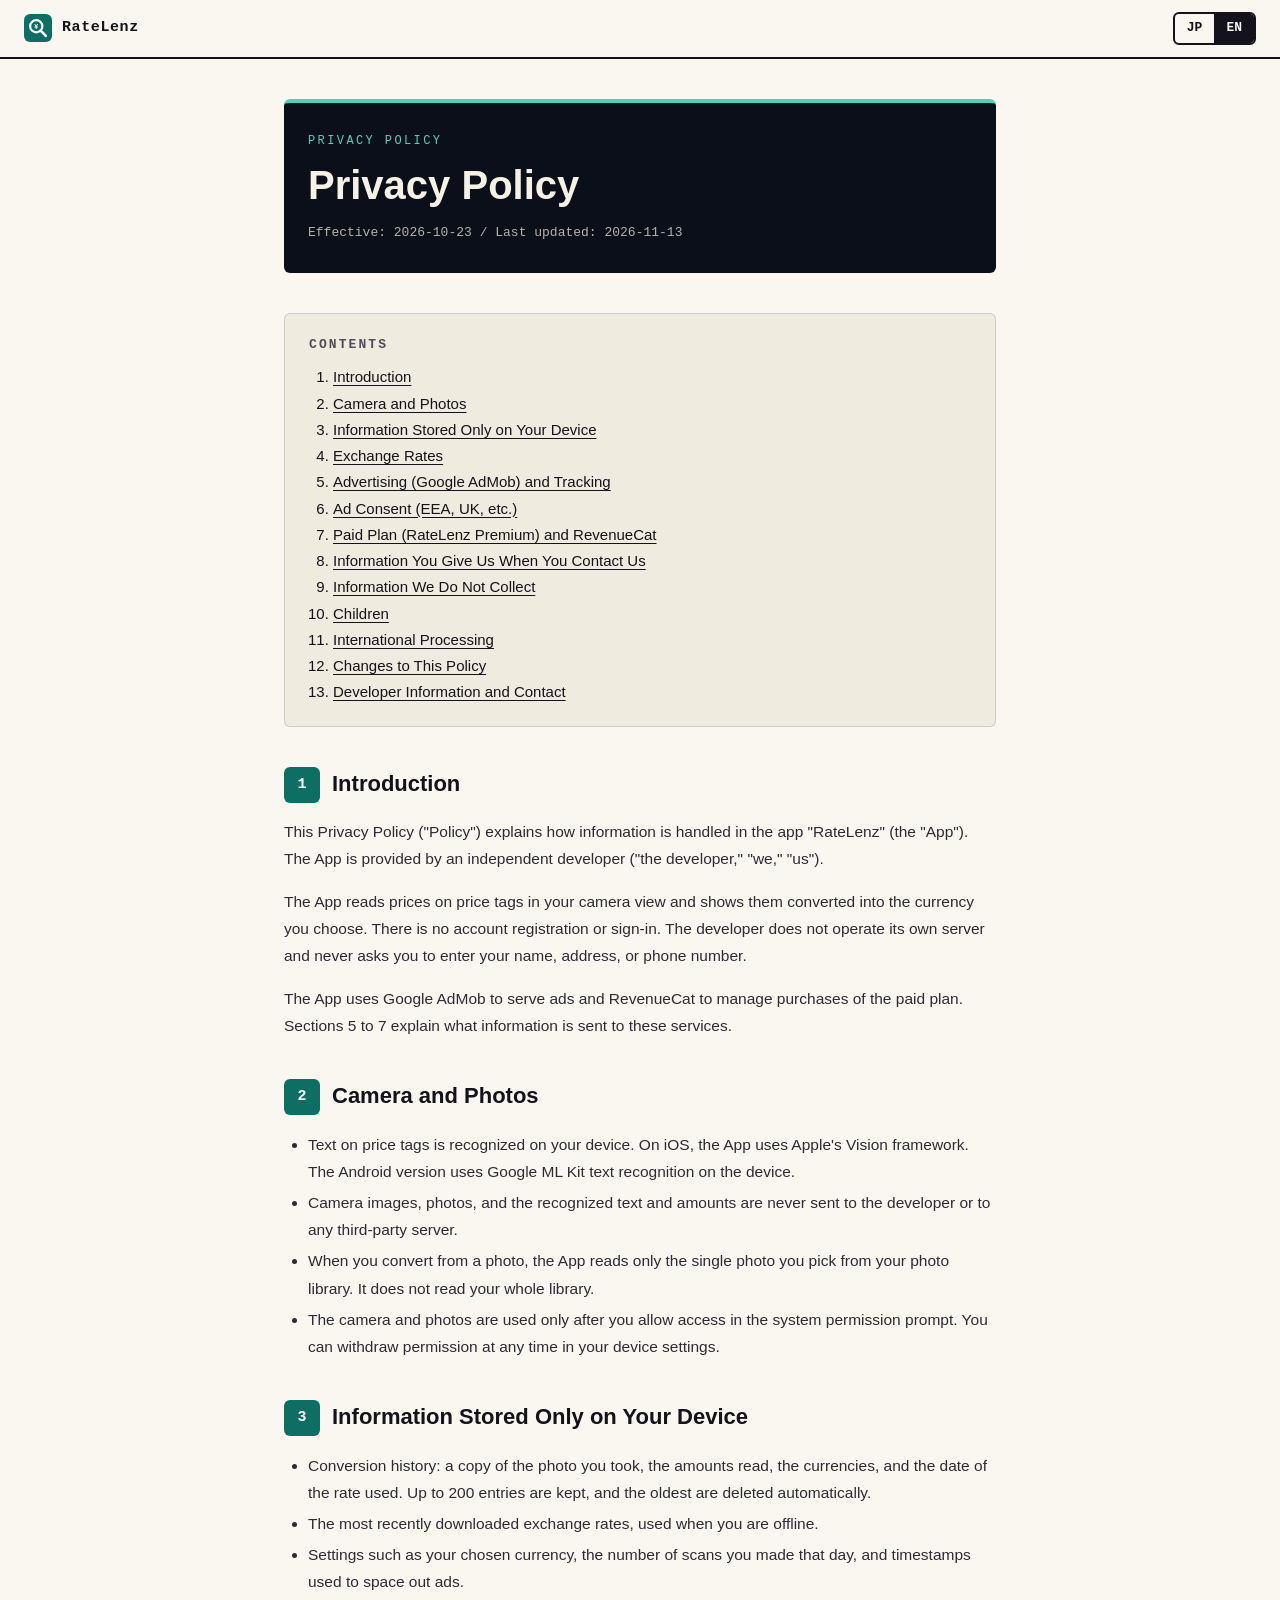
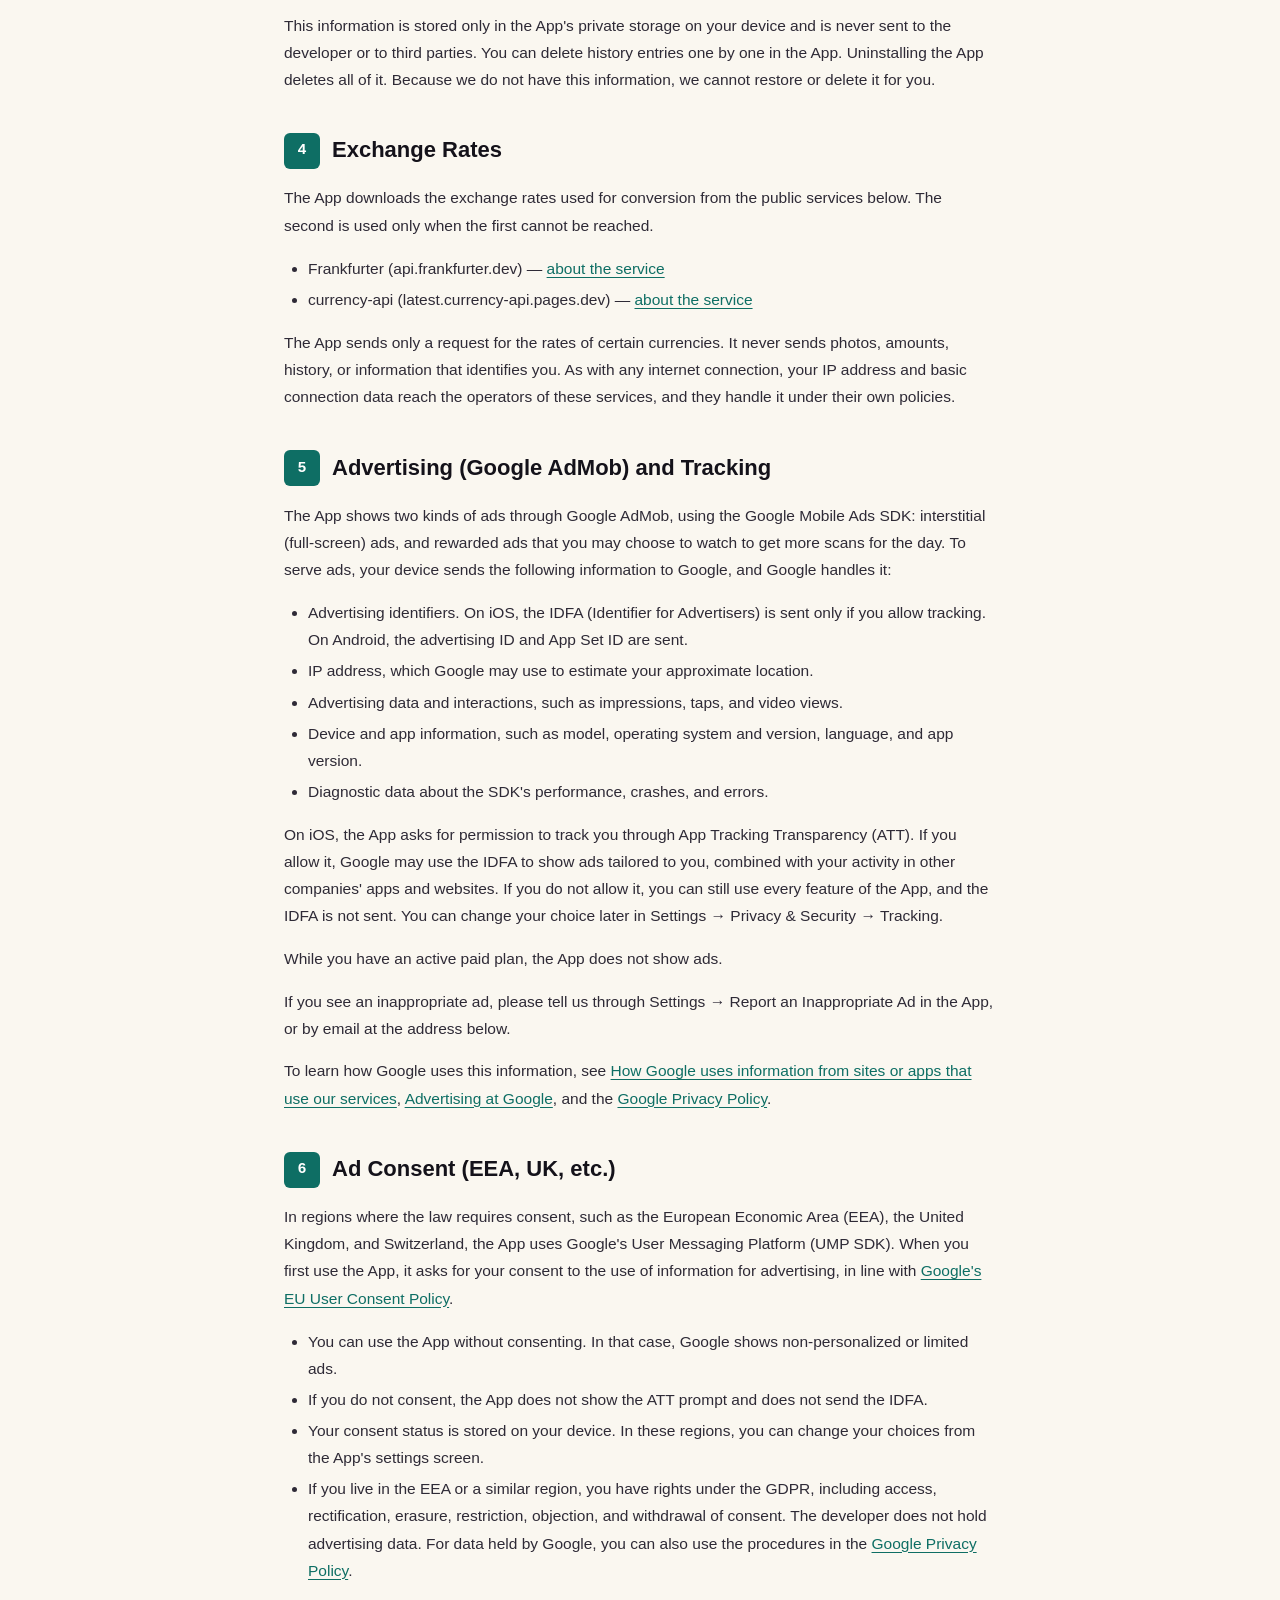
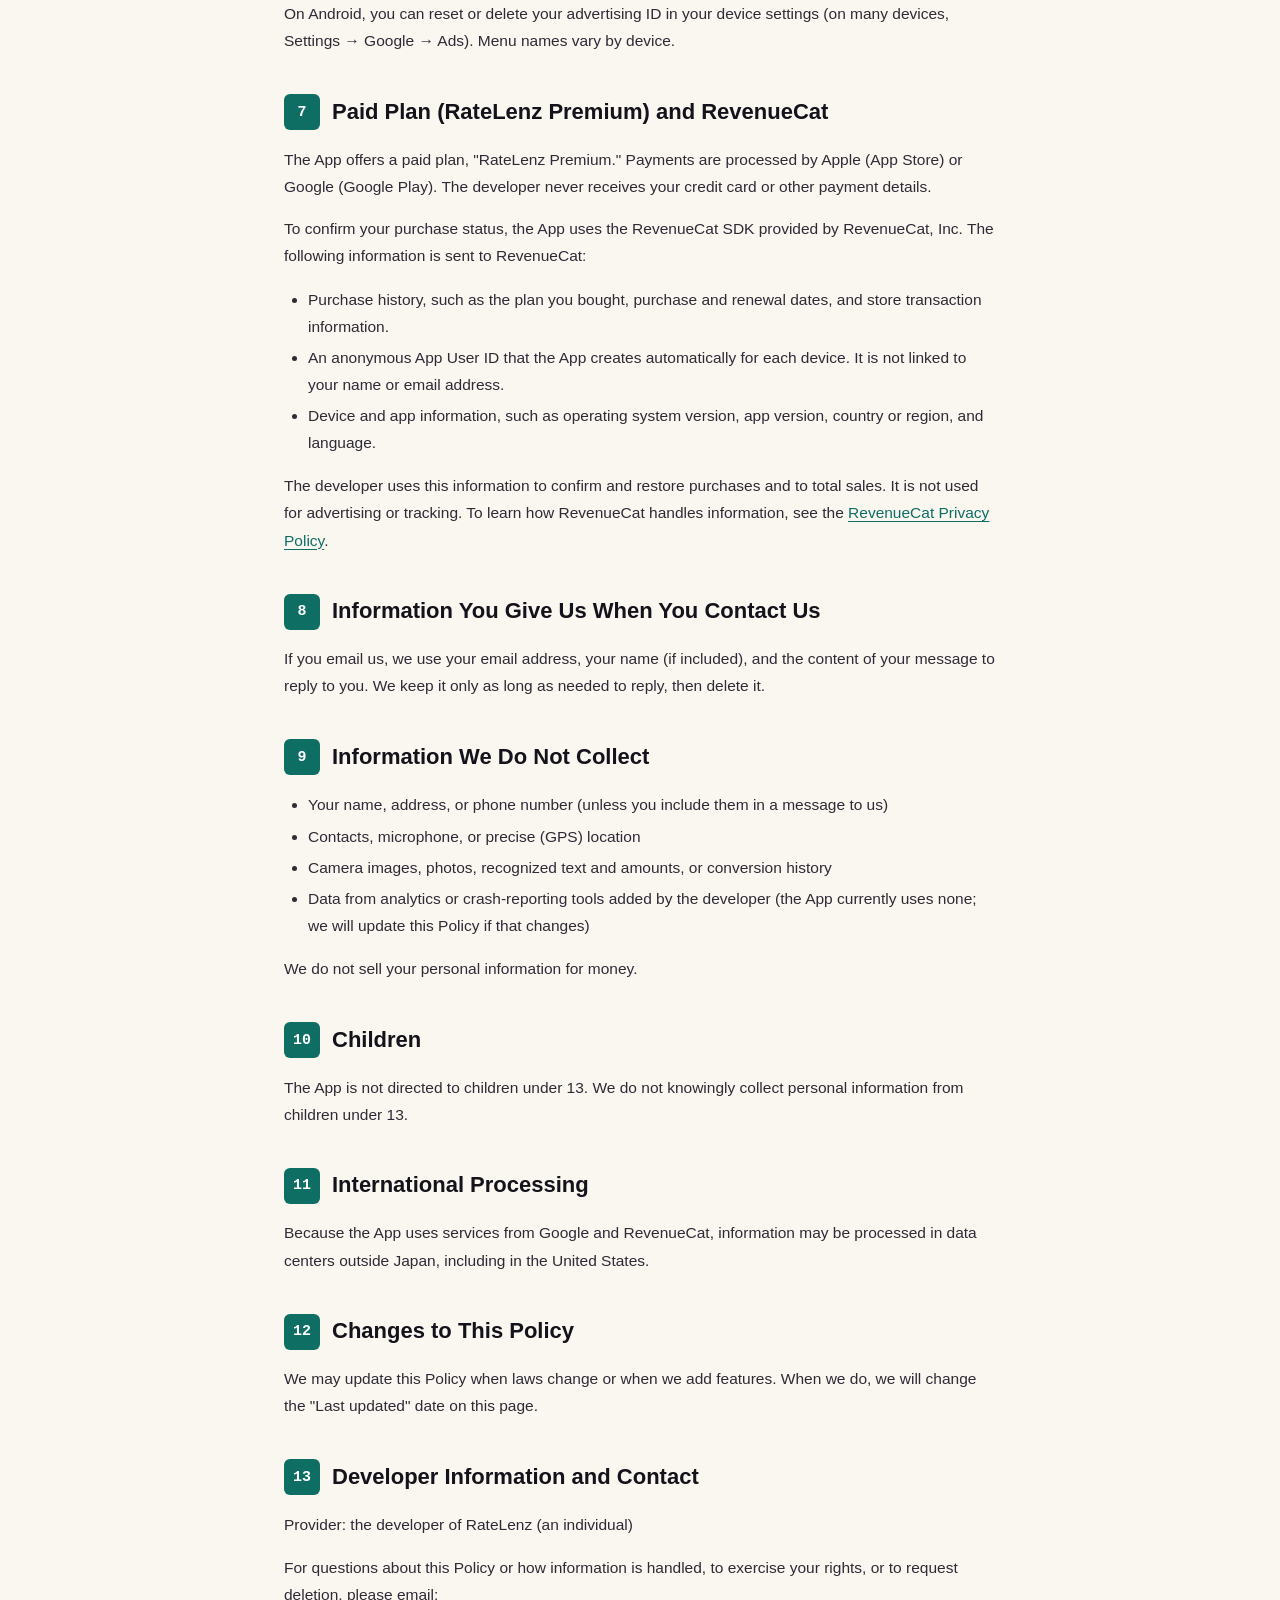
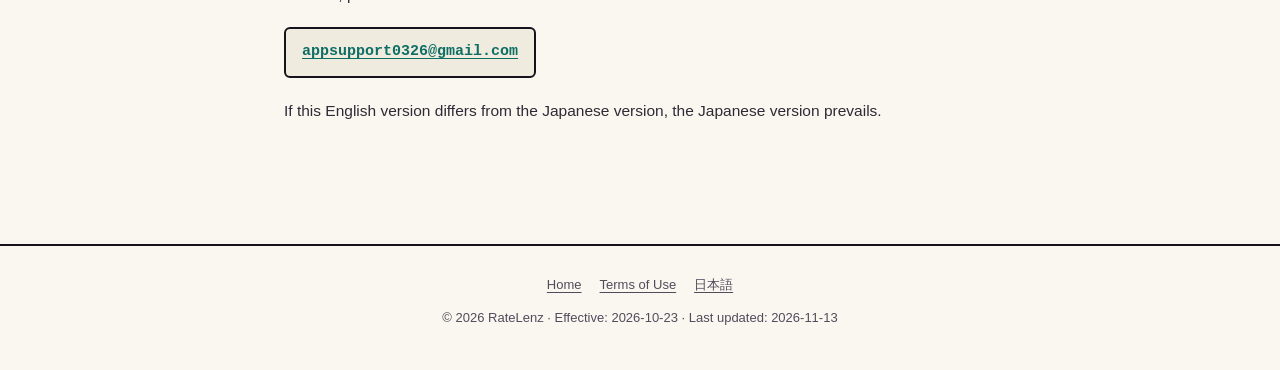
==== commit 80649529: "Note no ATT prompt without UMP consent; add in-app ad report entry Co-Authored-By: Claude Opus 5.5 <" ====
--- a/privacy/en/index.html
+++ b/privacy/en/index.html
@@ -97,6 +97,7 @@
       </ul>
       <p>On iOS, the App asks for permission to track you through App Tracking Transparency (ATT). If you allow it, Google may use the IDFA to show ads tailored to you, combined with your activity in other companies' apps and websites. If you do not allow it, you can still use every feature of the App, and the IDFA is not sent. You can change your choice later in Settings → Privacy &amp; Security → Tracking.</p>
       <p>While you have an active paid plan, the App does not show ads.</p>
+      <p>If you see an inappropriate ad, please tell us through Settings → Report an Inappropriate Ad in the App, or by email at the address below.</p>
       <p>To learn how Google uses this information, see <a href="https://policies.google.com/technologies/partner-sites" target="_blank" rel="noopener">How Google uses information from sites or apps that use our services</a>, <a href="https://policies.google.com/technologies/ads" target="_blank" rel="noopener">Advertising at Google</a>, and the <a href="https://policies.google.com/privacy" target="_blank" rel="noopener">Google Privacy Policy</a>.</p>
     </section>
 
@@ -105,6 +106,7 @@
 <p>In regions where the law requires consent, such as the European Economic Area (EEA), the United Kingdom, and Switzerland, the App uses Google's User Messaging Platform (UMP SDK). When you first use the App, it asks for your consent to the use of information for advertising, in line with <a href="https://www.google.com/about/company/user-consent-policy/" target="_blank" rel="noopener">Google's EU User Consent Policy</a>.</p>
       <ul>
         <li>You can use the App without consenting. In that case, Google shows non-personalized or limited ads.</li>
+        <li>If you do not consent, the App does not show the ATT prompt and does not send the IDFA.</li>
         <li>Your consent status is stored on your device. In these regions, you can change your choices from the App's settings screen.</li>
         <li>If you live in the EEA or a similar region, you have rights under the GDPR, including access, rectification, erasure, restriction, objection, and withdrawal of consent. The developer does not hold advertising data. For data held by Google, you can also use the procedures in the <a href="https://policies.google.com/privacy" target="_blank" rel="noopener">Google Privacy Policy</a>.</li>
       </ul>
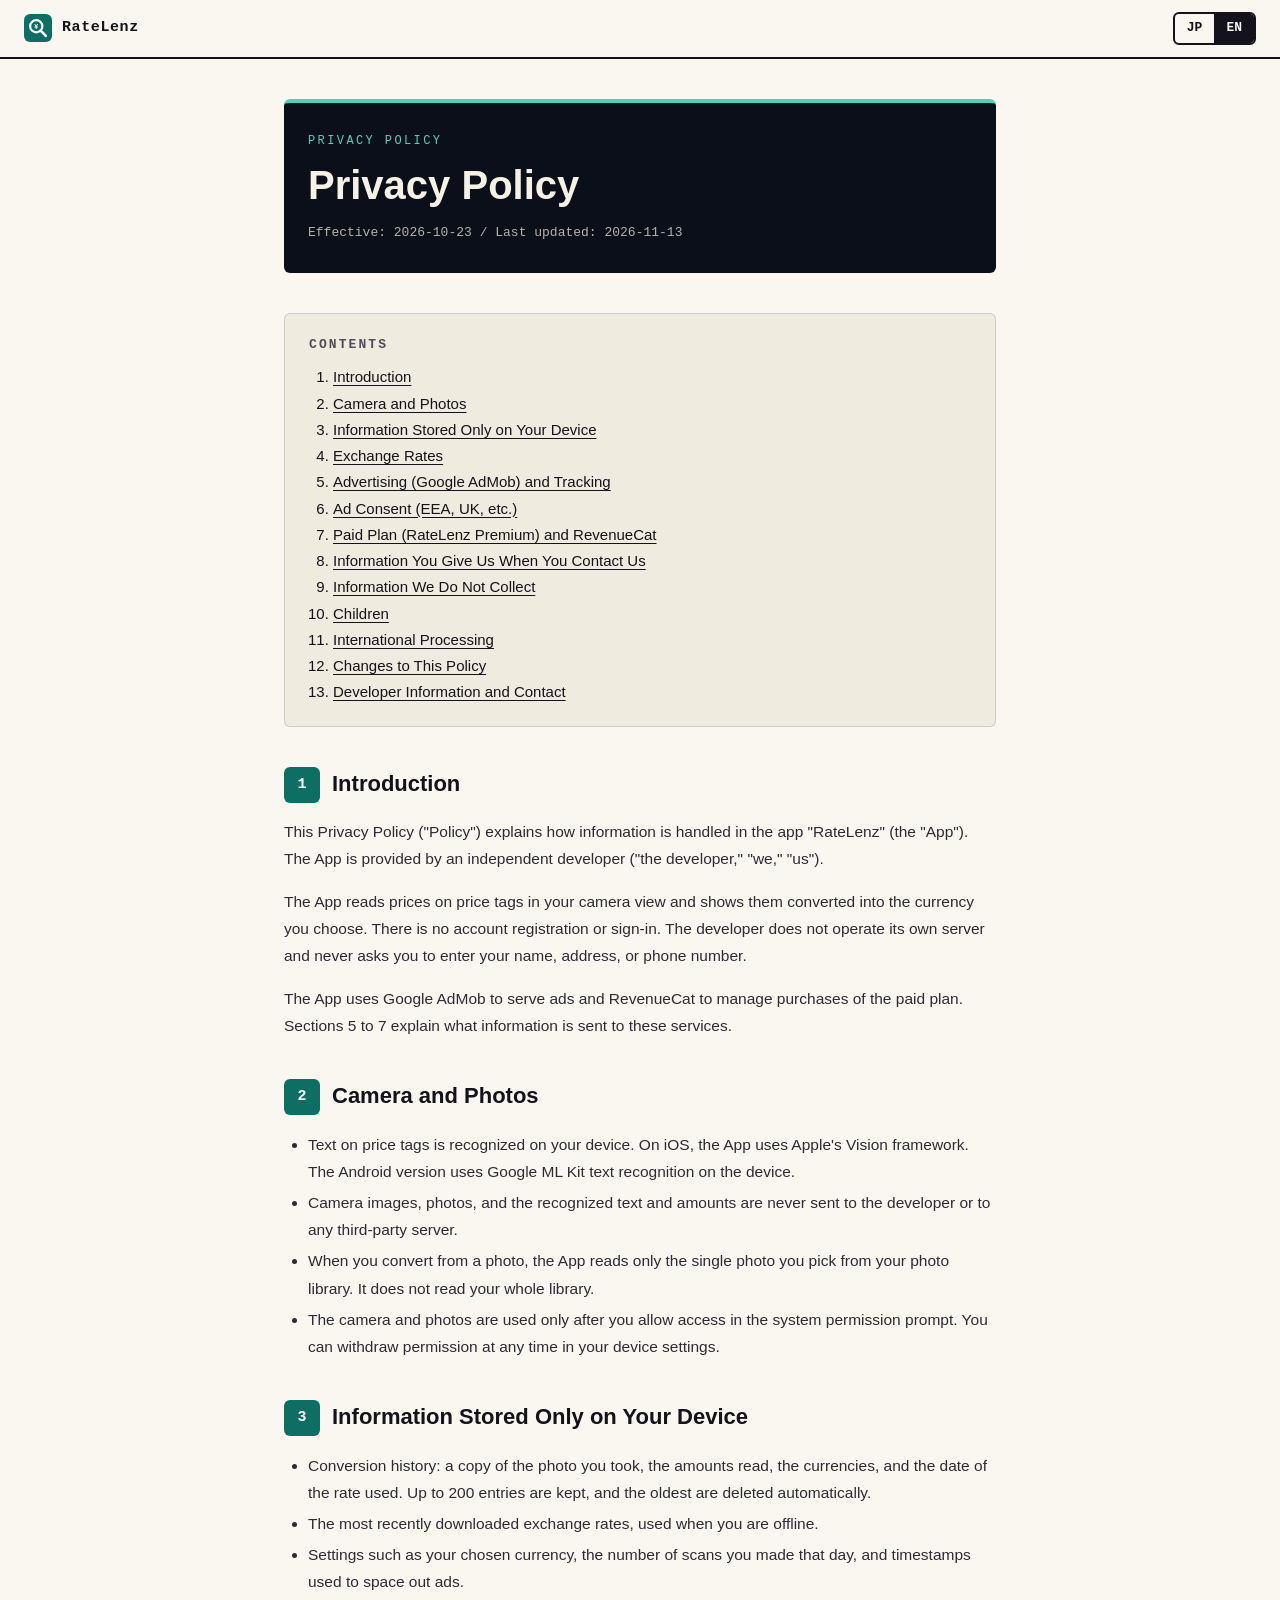
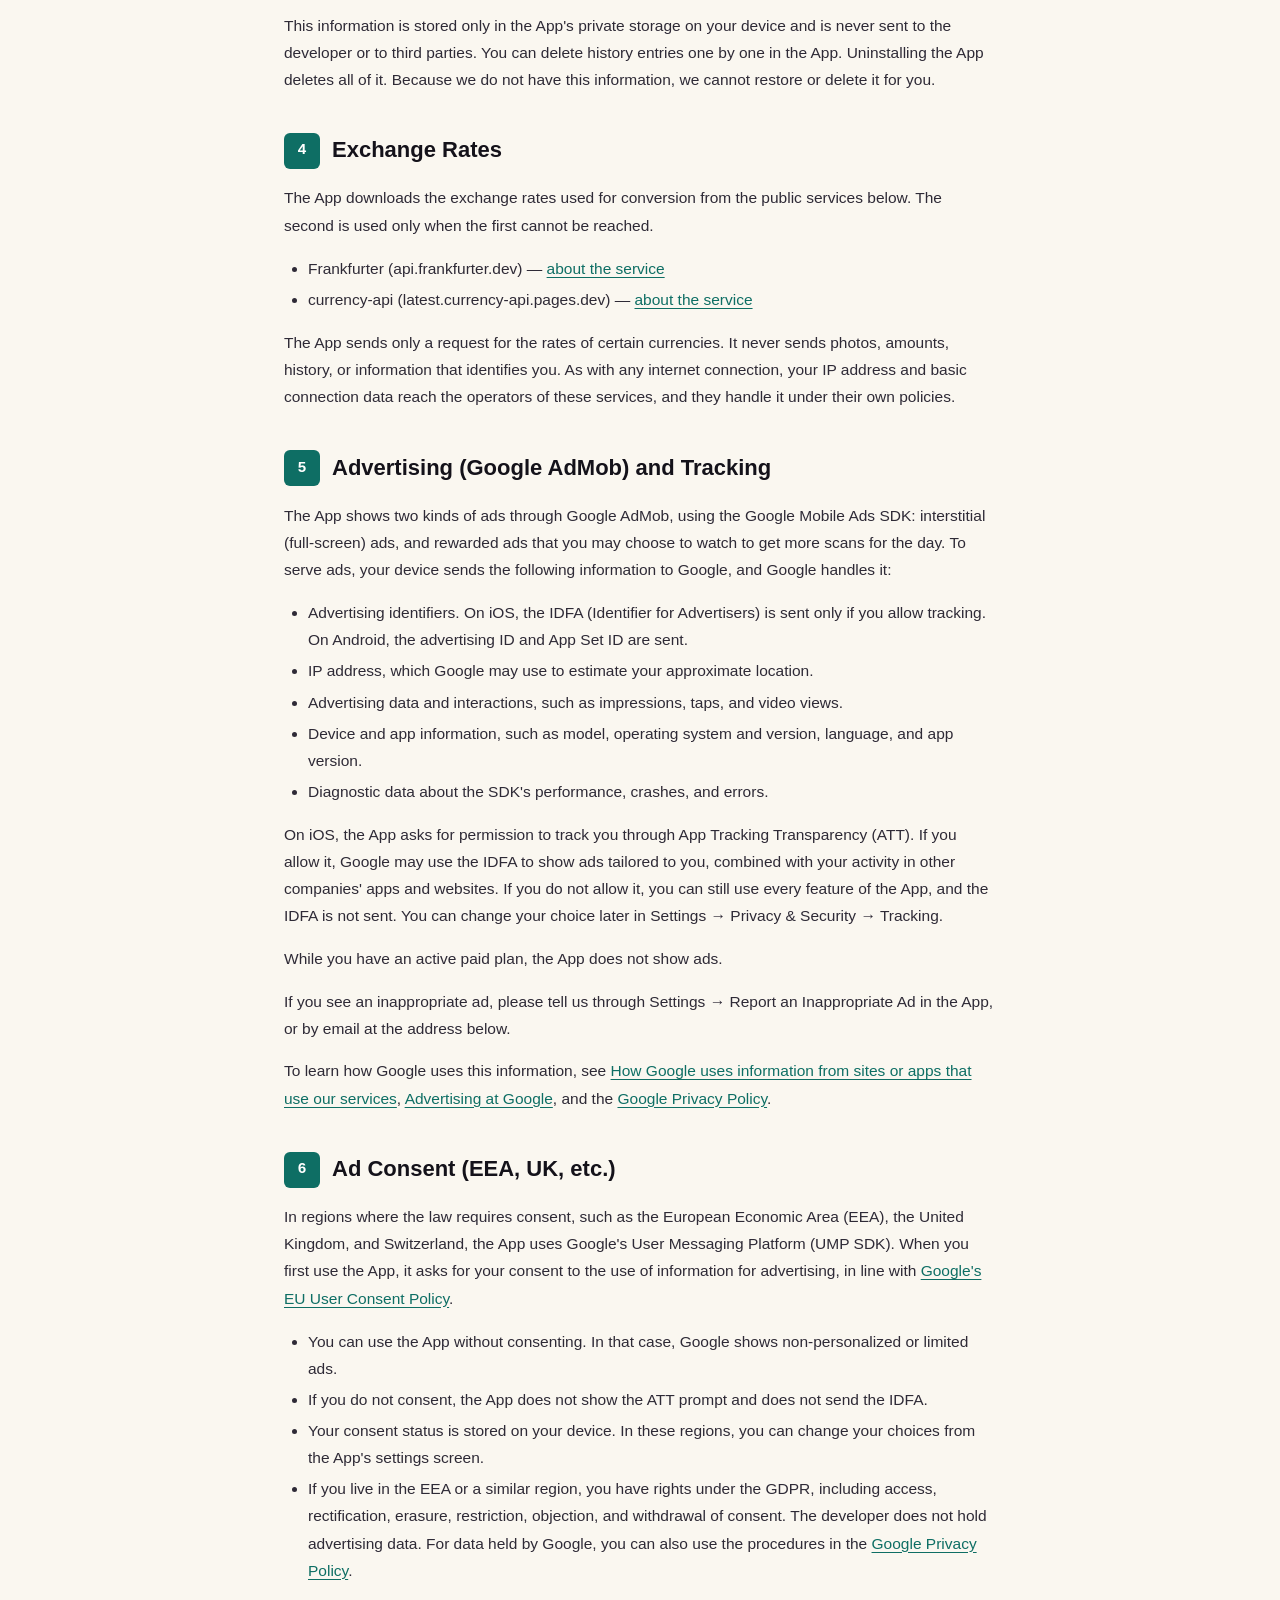
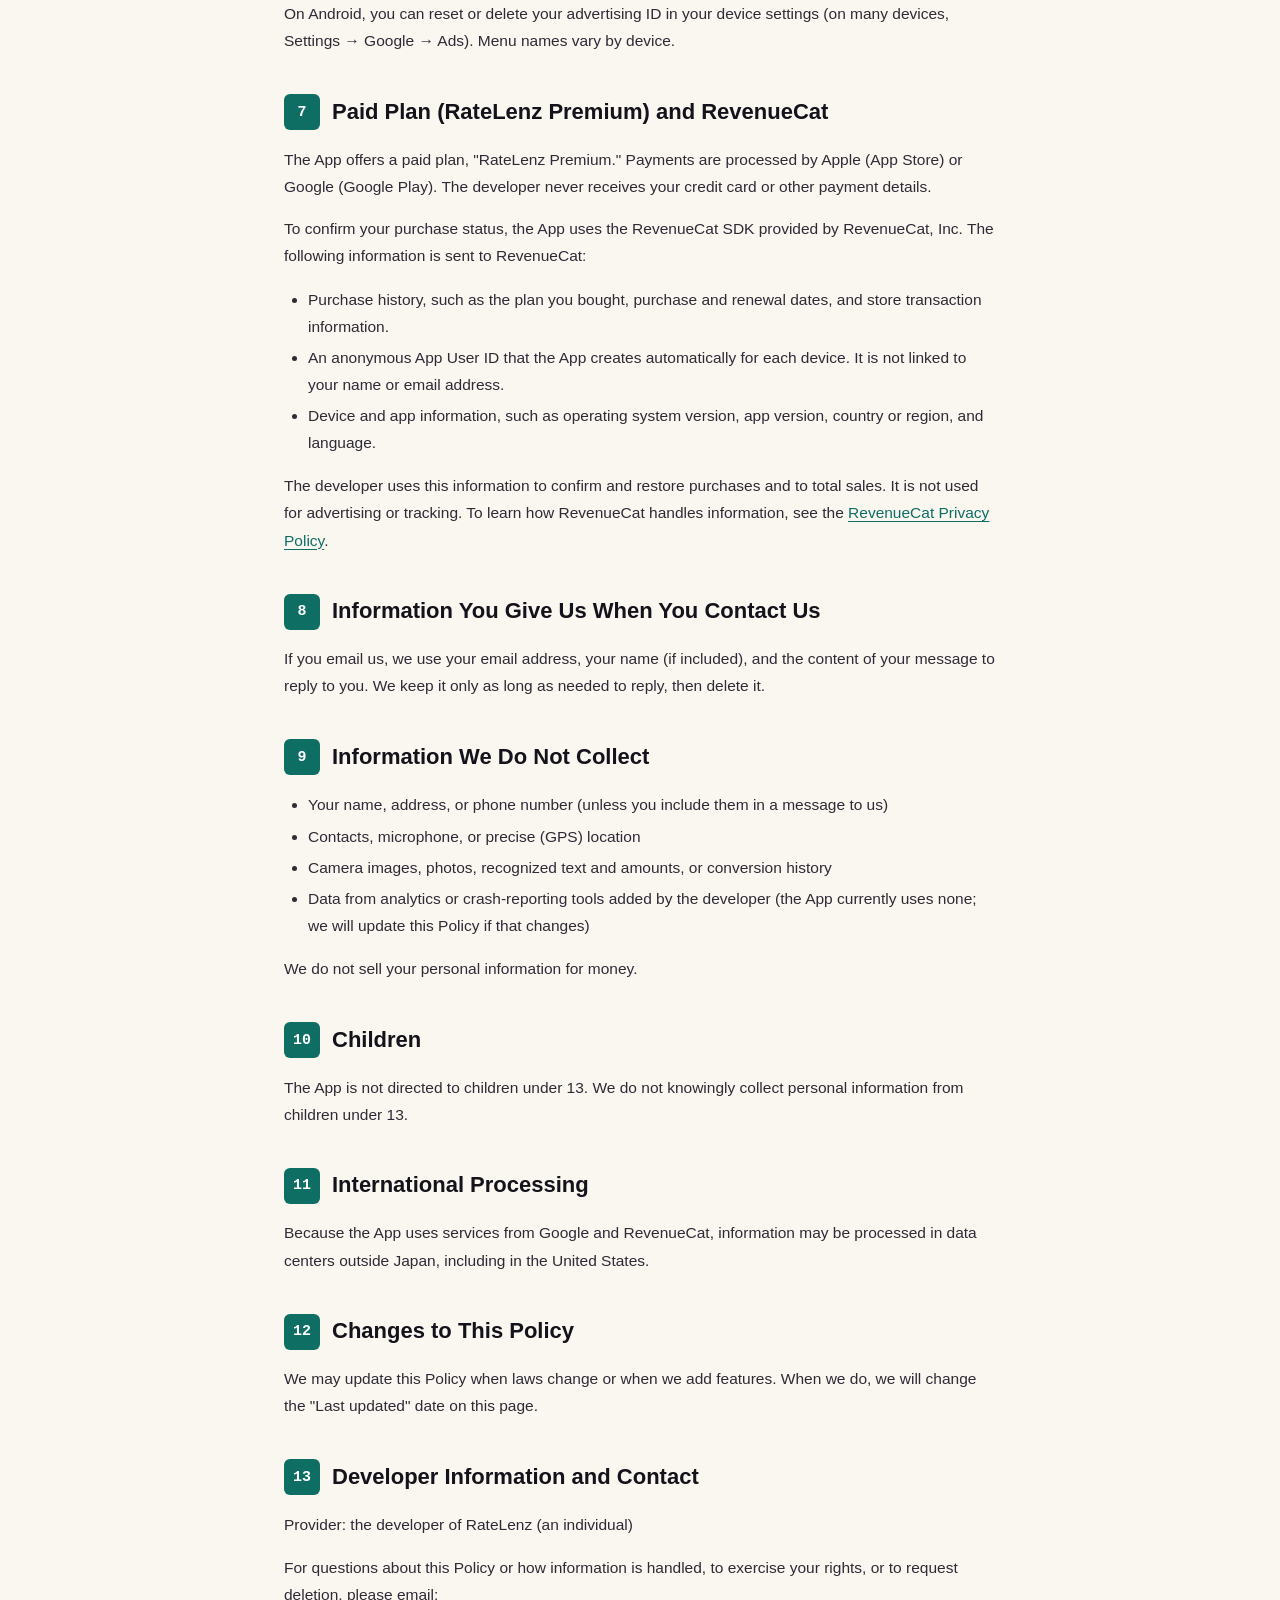
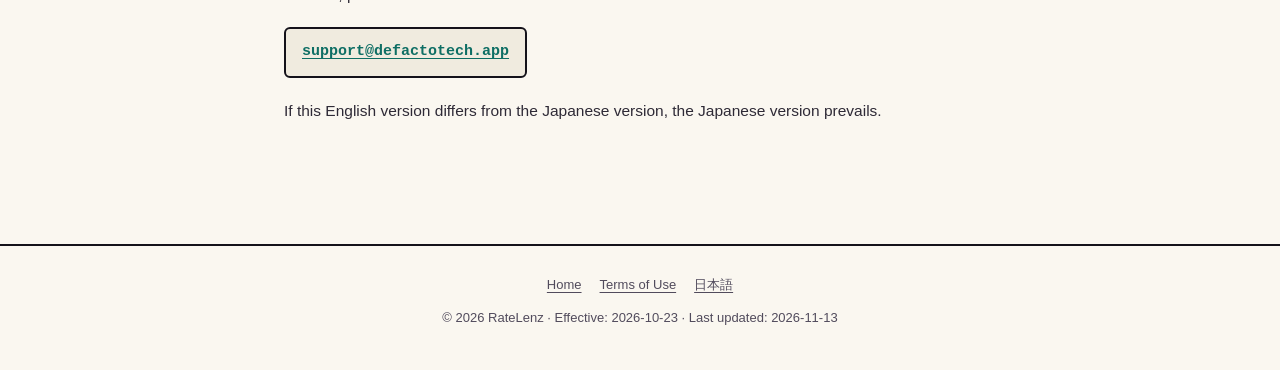
==== commit f4c1f0ad: "Change support email to support@defactotech.app Co-Authored-By: Claude Opus 5.5 <noreply@anthropic.c" ====
--- a/privacy/en/index.html
+++ b/privacy/en/index.html
@@ -160,7 +160,7 @@
       <h2><span class="num">13</span>Developer Information and Contact</h2>
 <p>Provider: the developer of RateLenz (an individual)</p>
       <p>For questions about this Policy or how information is handled, to exercise your rights, or to request deletion, please email:</p>
-      <p><a class="contact" href="mailto:appsupport0326@gmail.com?subject=RateLenz%20Privacy">appsupport0326@gmail.com</a></p>
+      <p><a class="contact" href="mailto:support@defactotech.app?subject=RateLenz%20Privacy">support@defactotech.app</a></p>
       <p>If this English version differs from the Japanese version, the Japanese version prevails.</p>
     </section>
   </main>
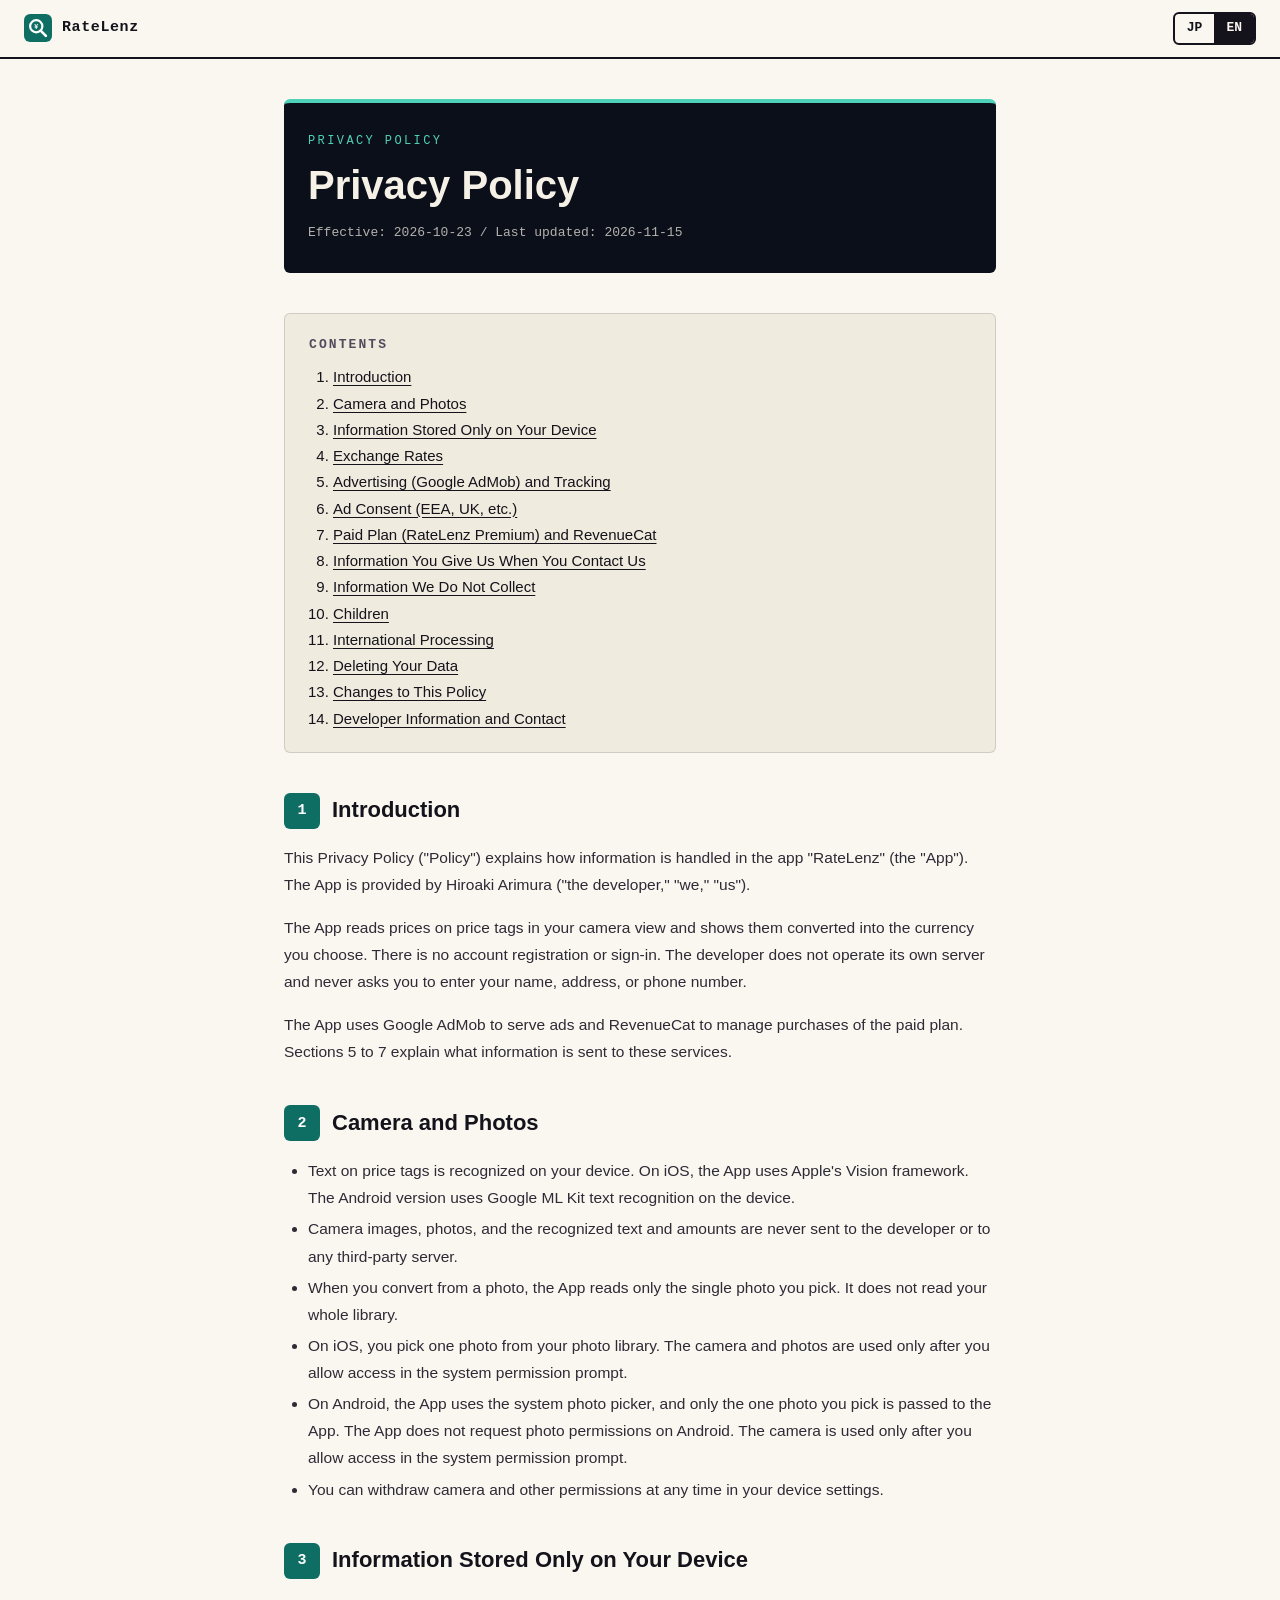
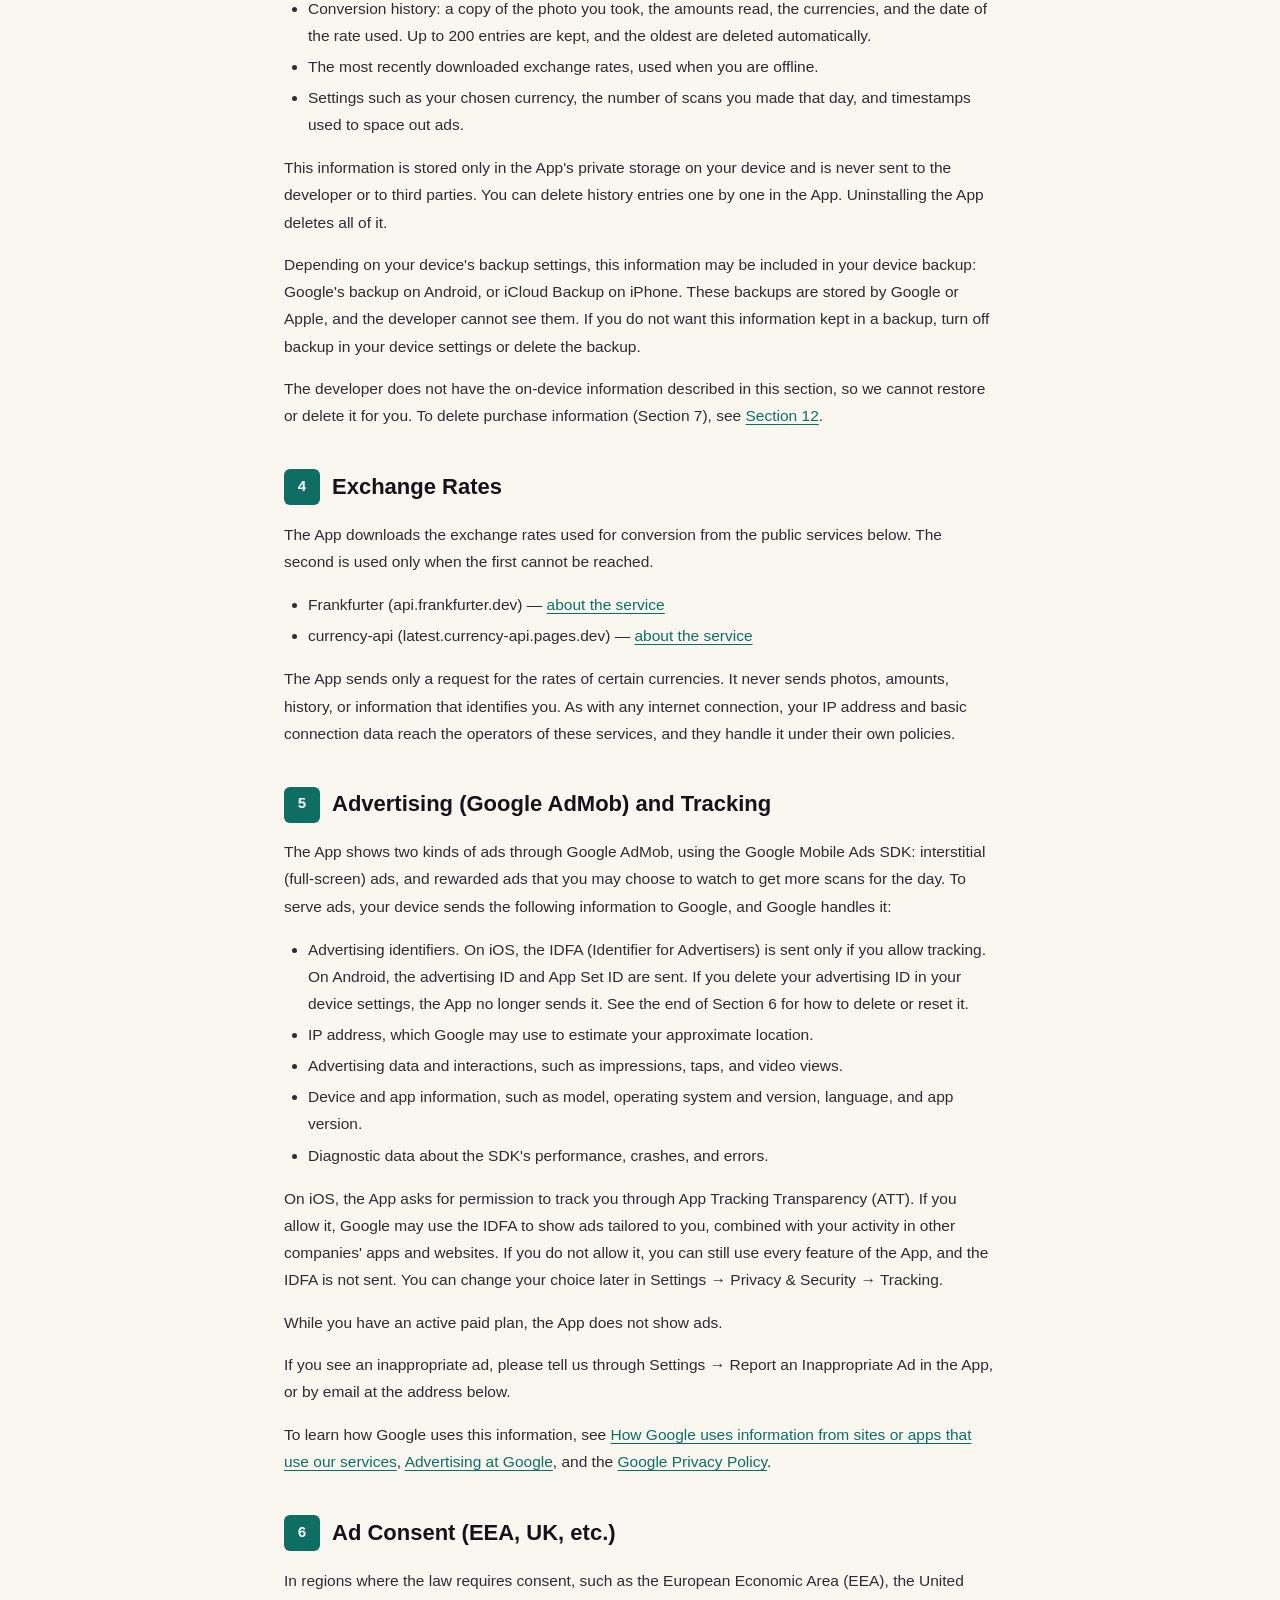
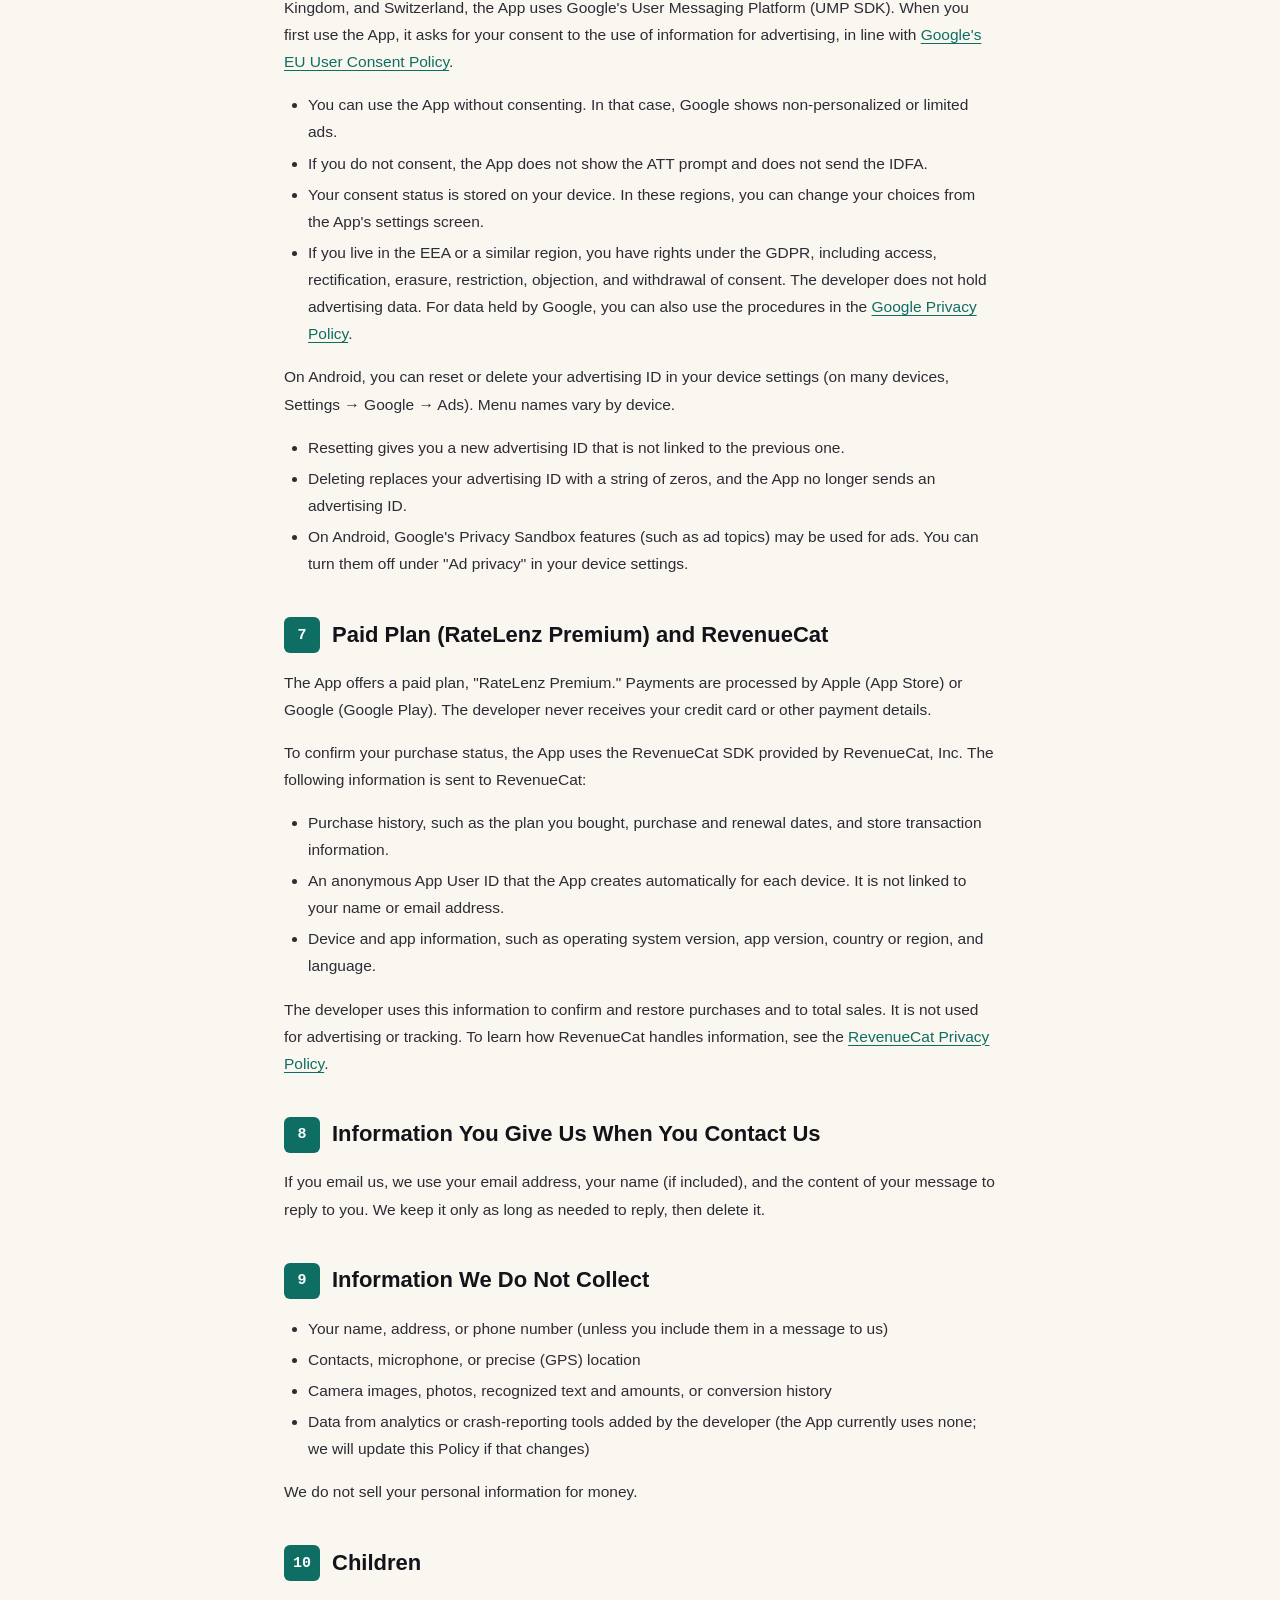
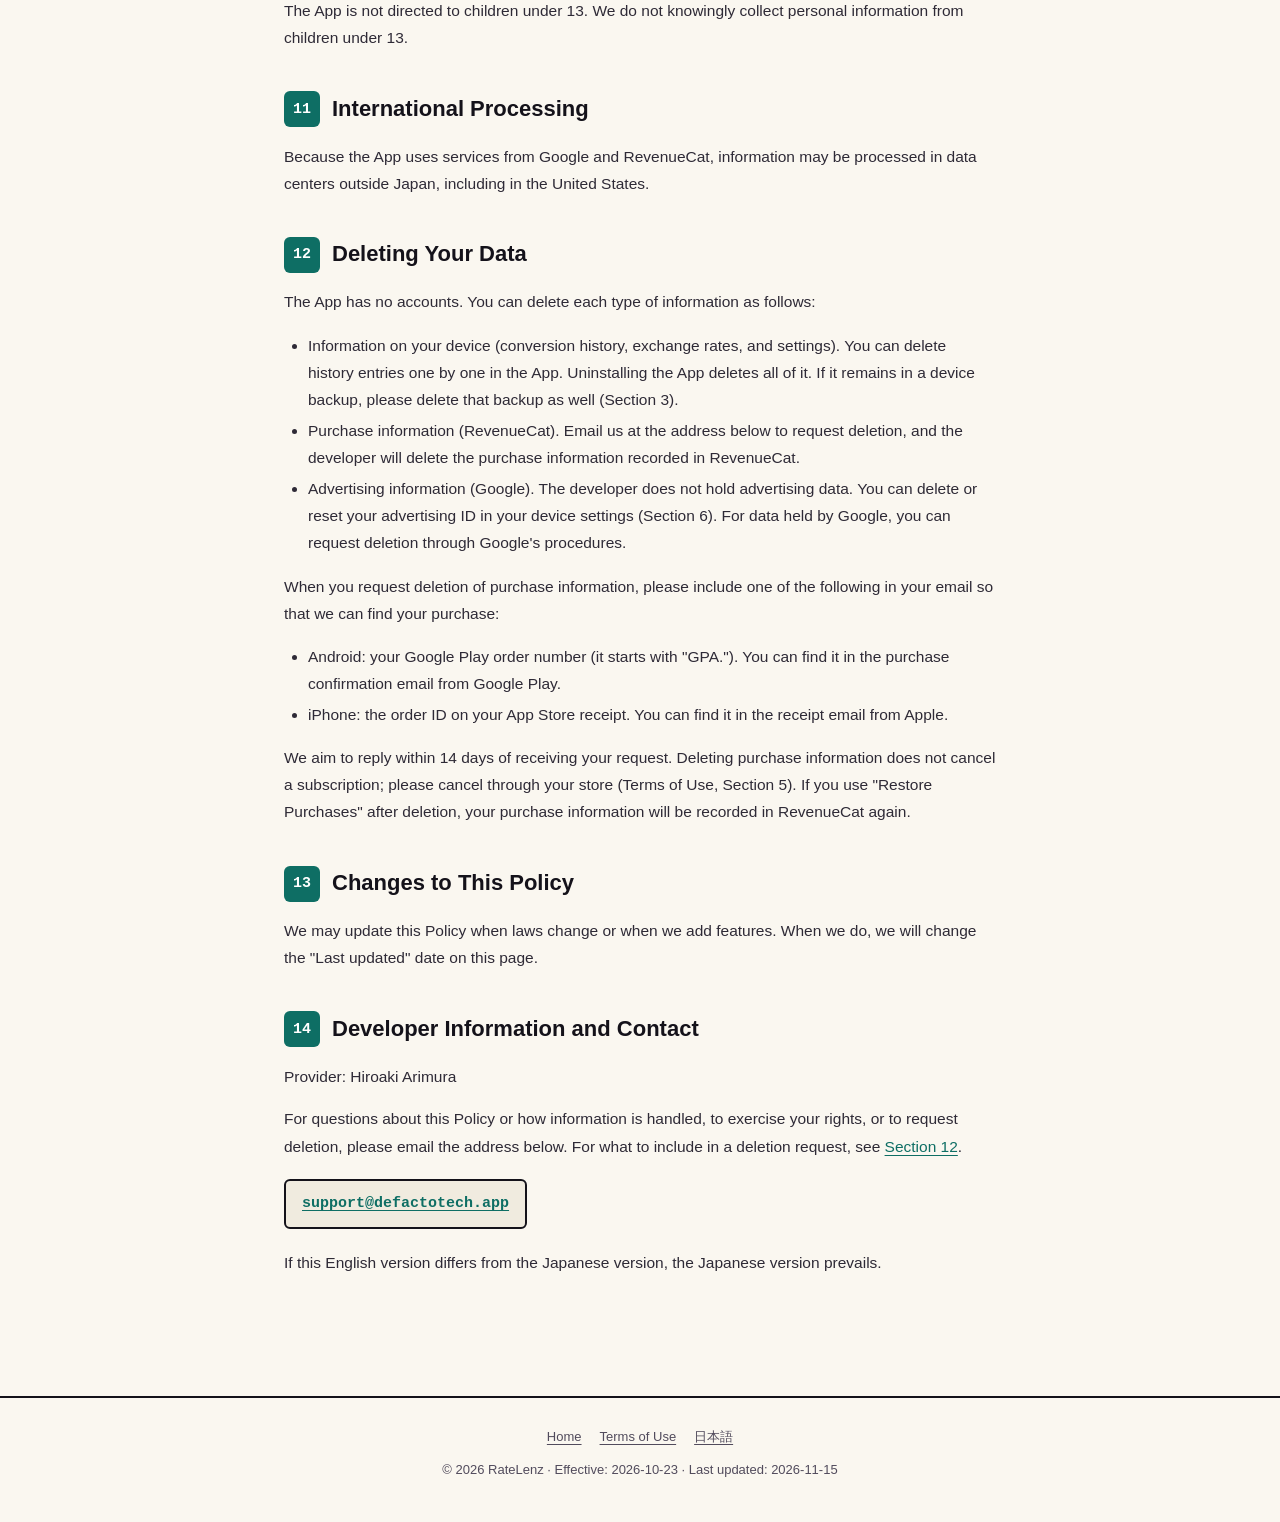
==== commit 031893fe: "Update legal pages for Google Play: provider name, data deletion, photo picker, ad ID, backups - Pro" ====
--- a/privacy/en/index.html
+++ b/privacy/en/index.html
@@ -26,7 +26,7 @@
     <div class="hero">
       <p class="eyebrow">Privacy Policy</p>
       <h1>Privacy Policy</h1>
-      <p class="meta">Effective: 2026-10-23 / Last updated: 2026-11-13</p>
+      <p class="meta">Effective: 2026-10-23 / Last updated: 2026-11-15</p>
     </div>
 
     <nav class="toc" aria-label="Contents">
@@ -43,14 +43,15 @@
         <li><a href="#s9">Information We Do Not Collect</a></li>
         <li><a href="#s10">Children</a></li>
         <li><a href="#s11">International Processing</a></li>
-        <li><a href="#s12">Changes to This Policy</a></li>
-        <li><a href="#s13">Developer Information and Contact</a></li>
+        <li><a href="#deletion">Deleting Your Data</a></li>
+        <li><a href="#s13">Changes to This Policy</a></li>
+        <li><a href="#s14">Developer Information and Contact</a></li>
       </ol>
     </nav>
 
     <section class="legal" id="s1">
       <h2><span class="num">1</span>Introduction</h2>
-<p>This Privacy Policy ("Policy") explains how information is handled in the app "RateLenz" (the "App"). The App is provided by an independent developer ("the developer," "we," "us").</p>
+<p>This Privacy Policy ("Policy") explains how information is handled in the app "RateLenz" (the "App"). The App is provided by Hiroaki Arimura ("the developer," "we," "us").</p>
       <p>The App reads prices on price tags in your camera view and shows them converted into the currency you choose. There is no account registration or sign-in. The developer does not operate its own server and never asks you to enter your name, address, or phone number.</p>
       <p>The App uses Google AdMob to serve ads and RevenueCat to manage purchases of the paid plan. Sections 5 to 7 explain what information is sent to these services.</p>
     </section>
@@ -60,8 +61,10 @@
 <ul>
         <li>Text on price tags is recognized on your device. On iOS, the App uses Apple's Vision framework. The Android version uses Google ML Kit text recognition on the device.</li>
         <li>Camera images, photos, and the recognized text and amounts are never sent to the developer or to any third-party server.</li>
-        <li>When you convert from a photo, the App reads only the single photo you pick from your photo library. It does not read your whole library.</li>
-        <li>The camera and photos are used only after you allow access in the system permission prompt. You can withdraw permission at any time in your device settings.</li>
+        <li>When you convert from a photo, the App reads only the single photo you pick. It does not read your whole library.</li>
+        <li>On iOS, you pick one photo from your photo library. The camera and photos are used only after you allow access in the system permission prompt.</li>
+        <li>On Android, the App uses the system photo picker, and only the one photo you pick is passed to the App. The App does not request photo permissions on Android. The camera is used only after you allow access in the system permission prompt.</li>
+        <li>You can withdraw camera and other permissions at any time in your device settings.</li>
       </ul>
     </section>
 
@@ -72,7 +75,9 @@
         <li>The most recently downloaded exchange rates, used when you are offline.</li>
         <li>Settings such as your chosen currency, the number of scans you made that day, and timestamps used to space out ads.</li>
       </ul>
-      <p>This information is stored only in the App's private storage on your device and is never sent to the developer or to third parties. You can delete history entries one by one in the App. Uninstalling the App deletes all of it. Because we do not have this information, we cannot restore or delete it for you.</p>
+      <p>This information is stored only in the App's private storage on your device and is never sent to the developer or to third parties. You can delete history entries one by one in the App. Uninstalling the App deletes all of it.</p>
+      <p>Depending on your device's backup settings, this information may be included in your device backup: Google's backup on Android, or iCloud Backup on iPhone. These backups are stored by Google or Apple, and the developer cannot see them. If you do not want this information kept in a backup, turn off backup in your device settings or delete the backup.</p>
+      <p>The developer does not have the on-device information described in this section, so we cannot restore or delete it for you. To delete purchase information (Section 7), see <a href="#deletion">Section 12</a>.</p>
     </section>
 
     <section class="legal" id="s4">
@@ -89,7 +94,7 @@
       <h2><span class="num">5</span>Advertising (Google AdMob) and Tracking</h2>
 <p>The App shows two kinds of ads through Google AdMob, using the Google Mobile Ads SDK: interstitial (full-screen) ads, and rewarded ads that you may choose to watch to get more scans for the day. To serve ads, your device sends the following information to Google, and Google handles it:</p>
       <ul>
-        <li>Advertising identifiers. On iOS, the IDFA (Identifier for Advertisers) is sent only if you allow tracking. On Android, the advertising ID and App Set ID are sent.</li>
+        <li>Advertising identifiers. On iOS, the IDFA (Identifier for Advertisers) is sent only if you allow tracking. On Android, the advertising ID and App Set ID are sent. If you delete your advertising ID in your device settings, the App no longer sends it. See the end of Section 6 for how to delete or reset it.</li>
         <li>IP address, which Google may use to estimate your approximate location.</li>
         <li>Advertising data and interactions, such as impressions, taps, and video views.</li>
         <li>Device and app information, such as model, operating system and version, language, and app version.</li>
@@ -111,6 +116,11 @@
         <li>If you live in the EEA or a similar region, you have rights under the GDPR, including access, rectification, erasure, restriction, objection, and withdrawal of consent. The developer does not hold advertising data. For data held by Google, you can also use the procedures in the <a href="https://policies.google.com/privacy" target="_blank" rel="noopener">Google Privacy Policy</a>.</li>
       </ul>
       <p>On Android, you can reset or delete your advertising ID in your device settings (on many devices, Settings → Google → Ads). Menu names vary by device.</p>
+      <ul>
+        <li>Resetting gives you a new advertising ID that is not linked to the previous one.</li>
+        <li>Deleting replaces your advertising ID with a string of zeros, and the App no longer sends an advertising ID.</li>
+        <li>On Android, Google's Privacy Sandbox features (such as ad topics) may be used for ads. You can turn them off under "Ad privacy" in your device settings.</li>
+      </ul>
     </section>
 
     <section class="legal" id="s7">
@@ -152,14 +162,30 @@
     </section>
 
     <section class="legal" id="s12">
-      <h2><span class="num">12</span>Changes to This Policy</h2>
+      <h2 id="deletion"><span class="num">12</span>Deleting Your Data</h2>
+<p>The App has no accounts. You can delete each type of information as follows:</p>
+      <ul>
+        <li>Information on your device (conversion history, exchange rates, and settings). You can delete history entries one by one in the App. Uninstalling the App deletes all of it. If it remains in a device backup, please delete that backup as well (Section 3).</li>
+        <li>Purchase information (RevenueCat). Email us at the address below to request deletion, and the developer will delete the purchase information recorded in RevenueCat.</li>
+        <li>Advertising information (Google). The developer does not hold advertising data. You can delete or reset your advertising ID in your device settings (Section 6). For data held by Google, you can request deletion through Google's procedures.</li>
+      </ul>
+      <p>When you request deletion of purchase information, please include one of the following in your email so that we can find your purchase:</p>
+      <ul>
+        <li>Android: your Google Play order number (it starts with "GPA."). You can find it in the purchase confirmation email from Google Play.</li>
+        <li>iPhone: the order ID on your App Store receipt. You can find it in the receipt email from Apple.</li>
+      </ul>
+      <p>We aim to reply within 14 days of receiving your request. Deleting purchase information does not cancel a subscription; please cancel through your store (Terms of Use, Section 5). If you use "Restore Purchases" after deletion, your purchase information will be recorded in RevenueCat again.</p>
+    </section>
+
+    <section class="legal" id="s13">
+      <h2><span class="num">13</span>Changes to This Policy</h2>
 <p>We may update this Policy when laws change or when we add features. When we do, we will change the "Last updated" date on this page.</p>
     </section>
 
-    <section class="legal" id="s13">
-      <h2><span class="num">13</span>Developer Information and Contact</h2>
-<p>Provider: the developer of RateLenz (an individual)</p>
-      <p>For questions about this Policy or how information is handled, to exercise your rights, or to request deletion, please email:</p>
+    <section class="legal" id="s14">
+      <h2><span class="num">14</span>Developer Information and Contact</h2>
+<p>Provider: Hiroaki Arimura</p>
+      <p>For questions about this Policy or how information is handled, to exercise your rights, or to request deletion, please email the address below. For what to include in a deletion request, see <a href="#deletion">Section 12</a>.</p>
       <p><a class="contact" href="mailto:support@defactotech.app?subject=RateLenz%20Privacy">support@defactotech.app</a></p>
       <p>If this English version differs from the Japanese version, the Japanese version prevails.</p>
     </section>
@@ -171,7 +197,7 @@
       <a href="../../terms/en/">Terms of Use</a>
       <a href="../ja/">日本語</a>
     </div>
-    <div>© 2026 RateLenz · Effective: 2026-10-23 · Last updated: 2026-11-13</div>
+    <div>© 2026 RateLenz · Effective: 2026-10-23 · Last updated: 2026-11-15</div>
   </footer>
 </body>
 </html>
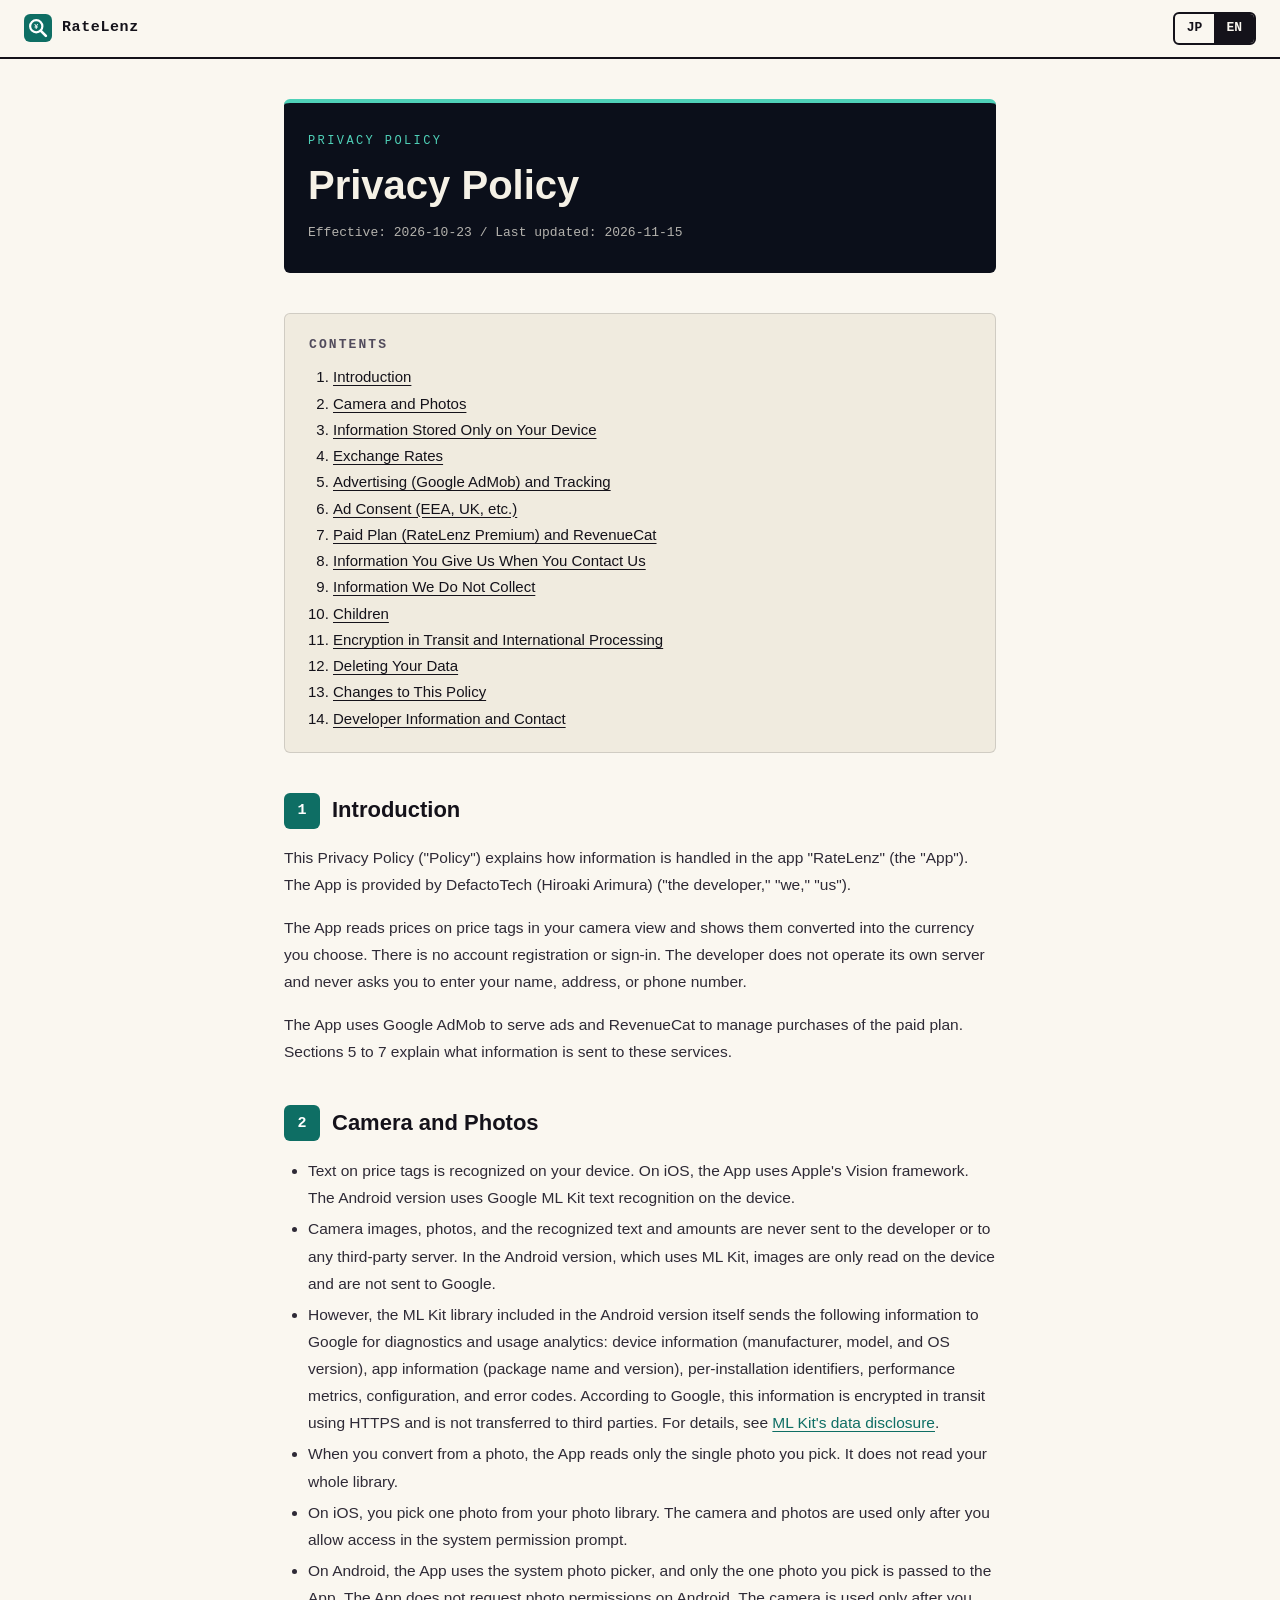
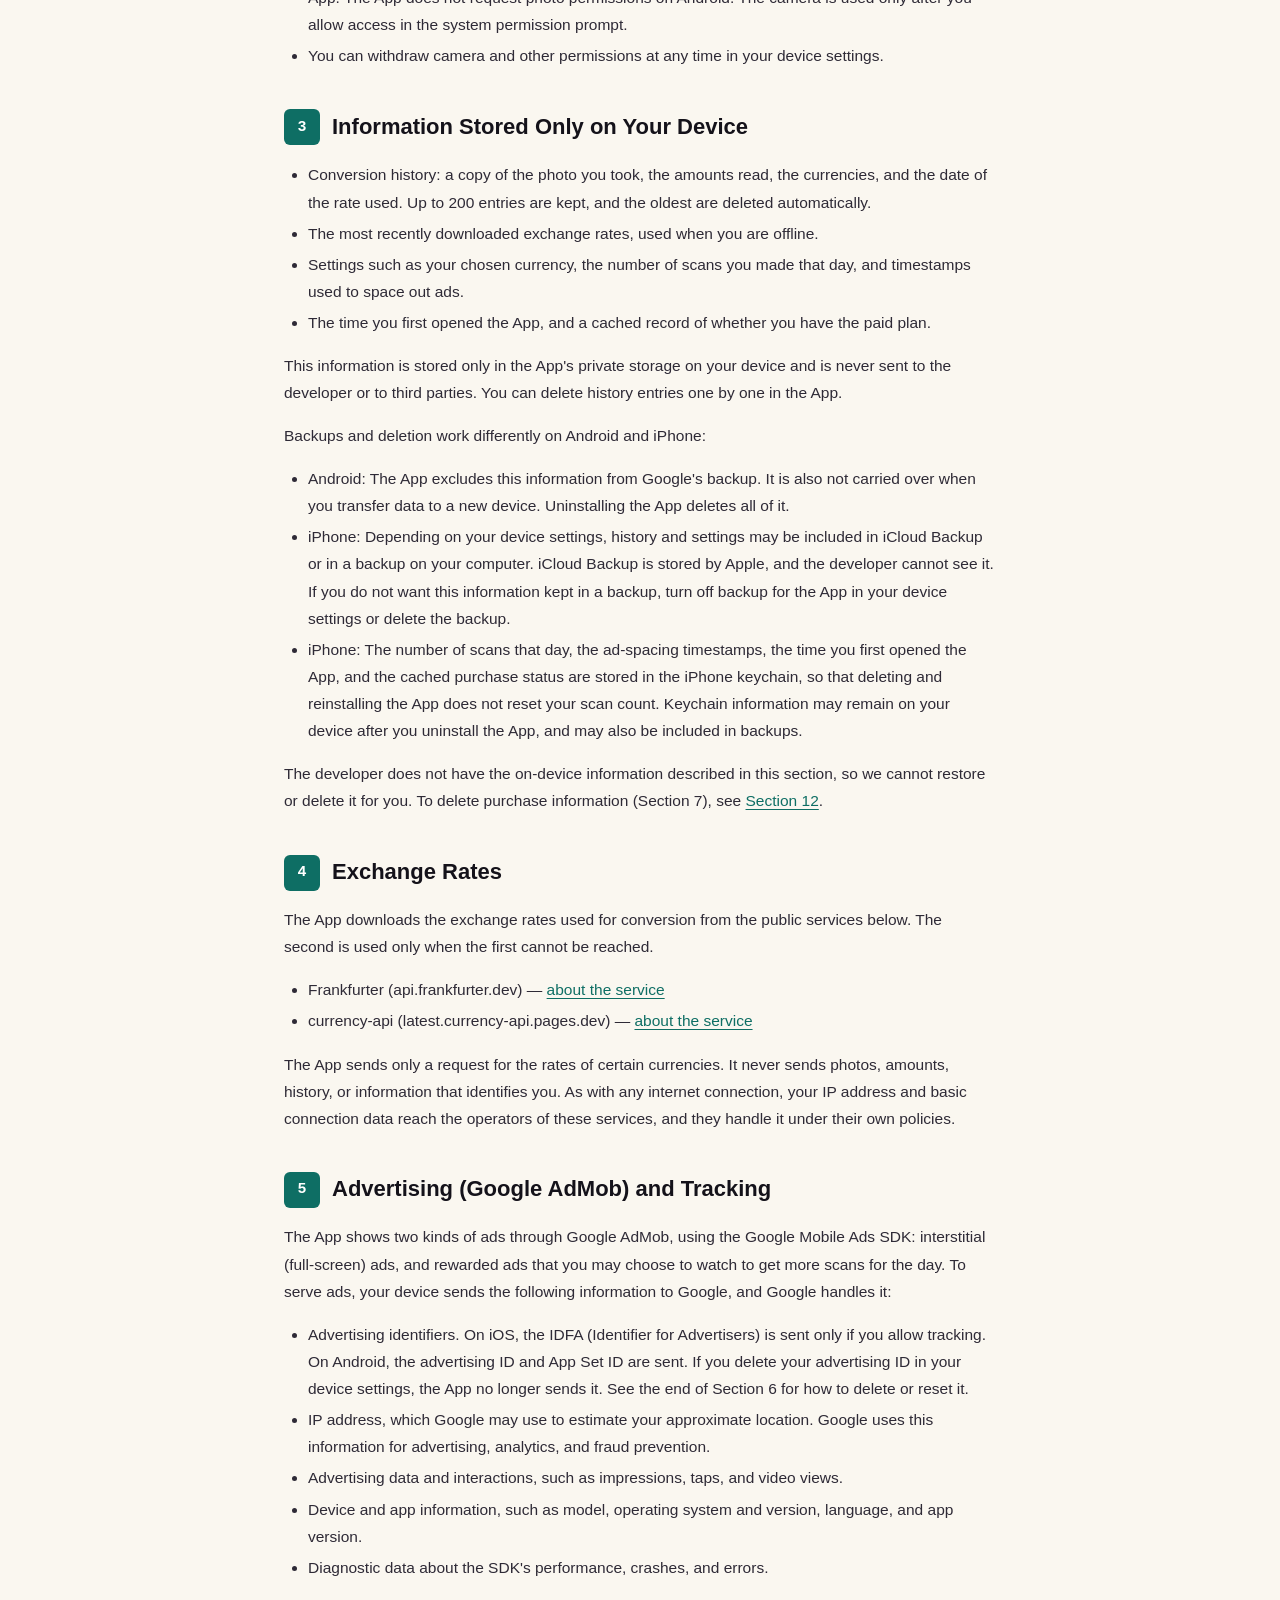
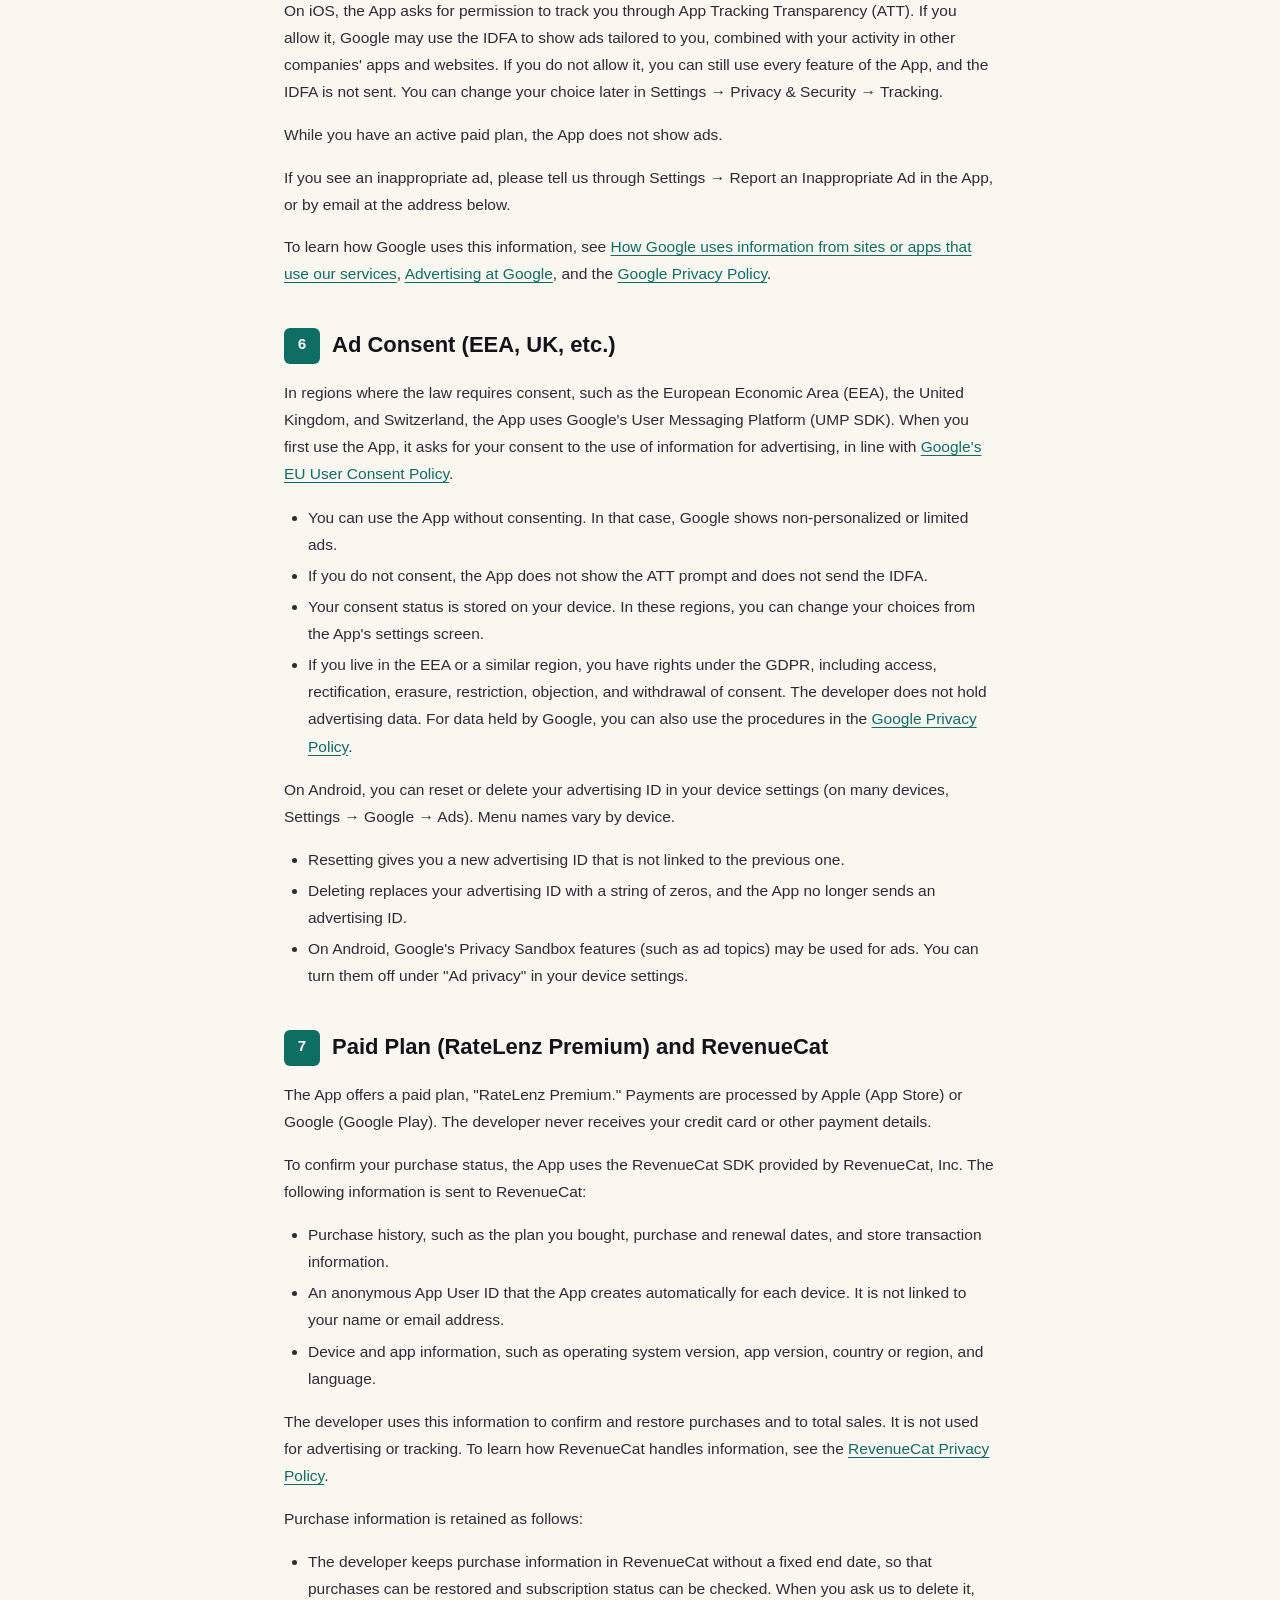
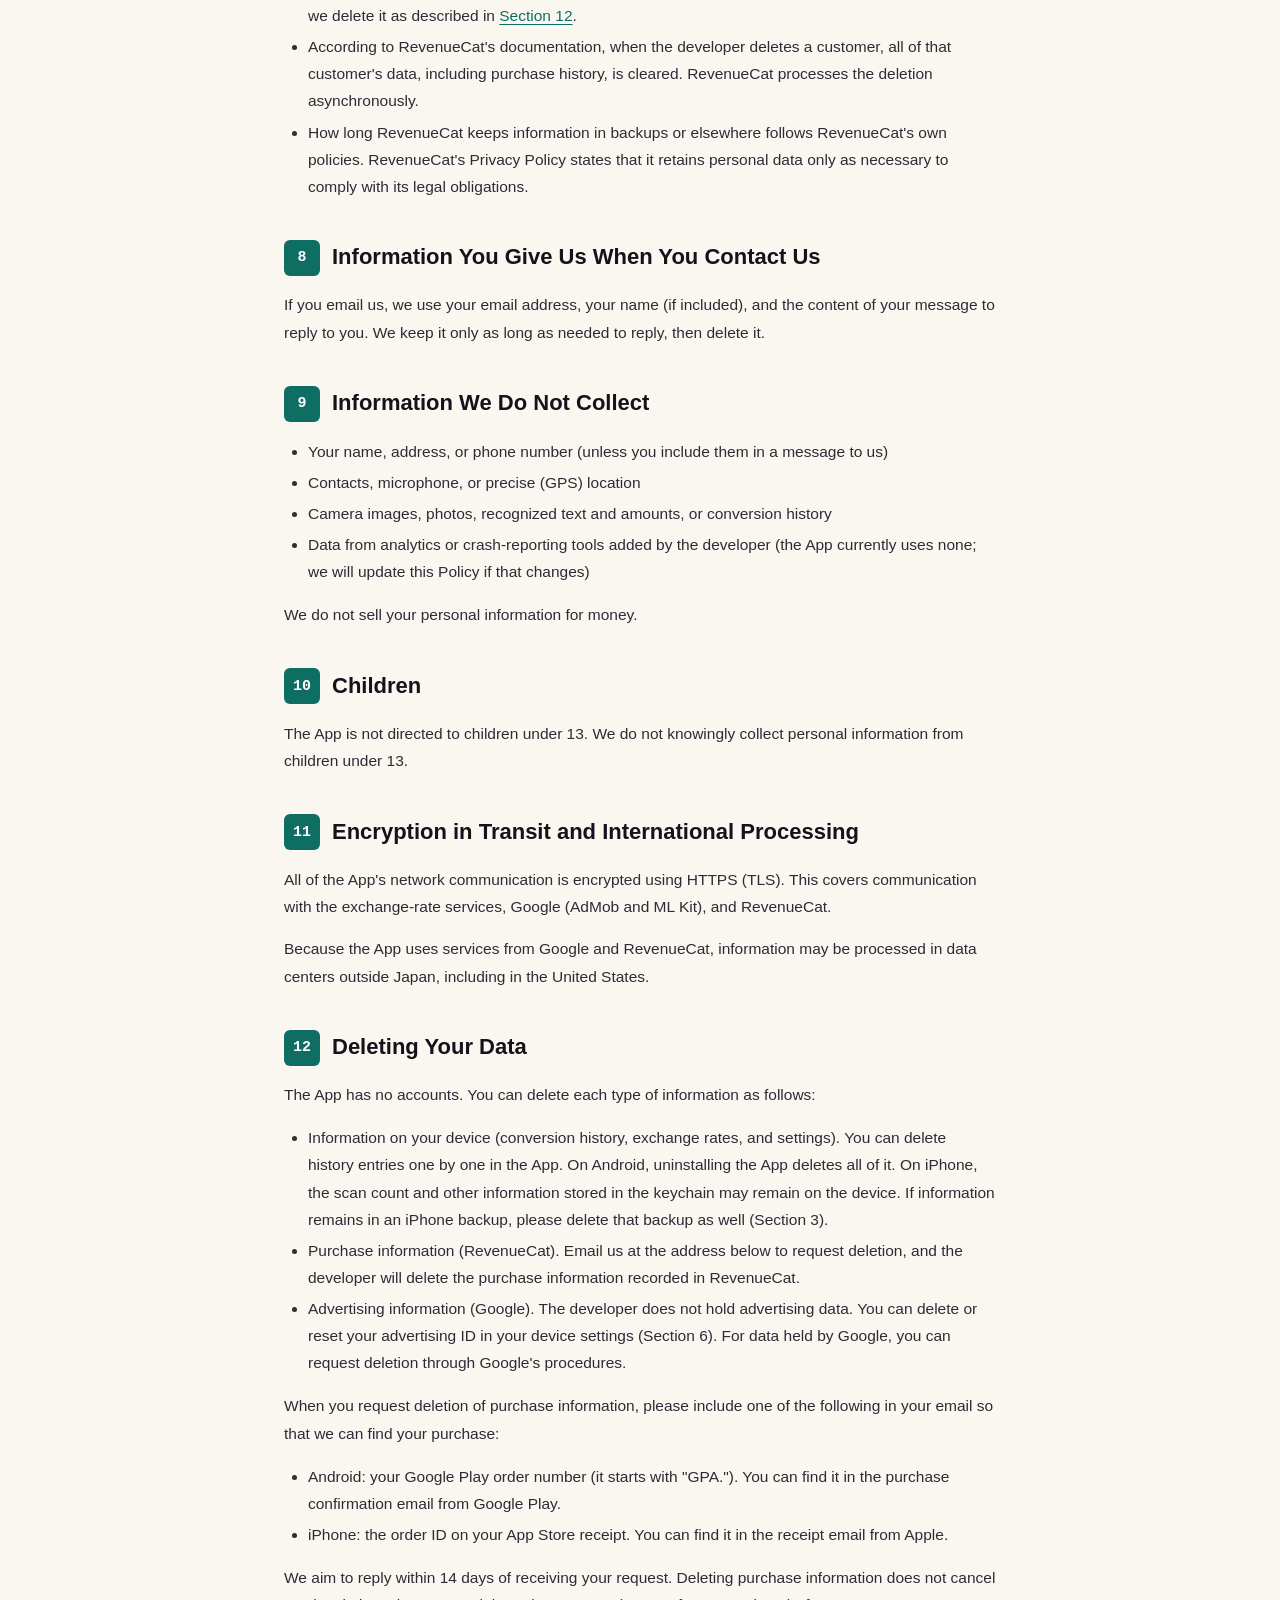
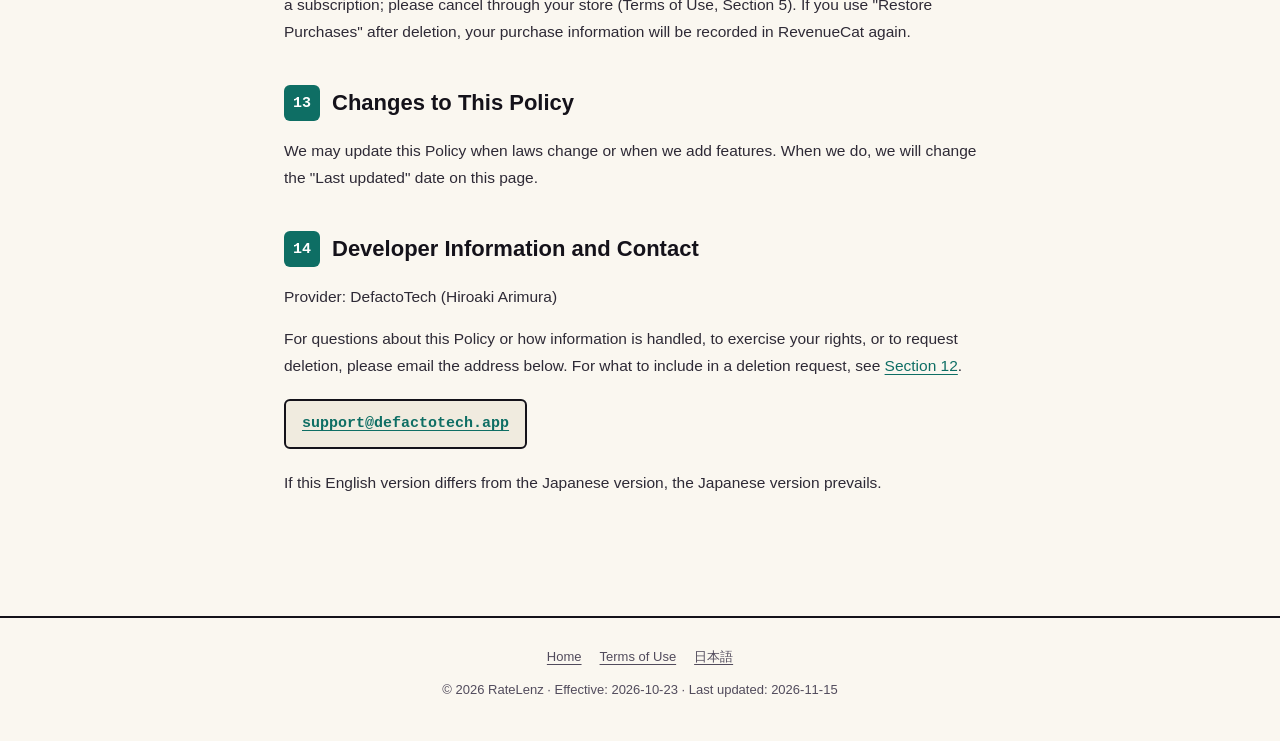
==== commit 24f8121d: "Privacy: platform-specific backup handling, ML Kit disclosure, RevenueCat retention, TLS, DefactoTec" ====
--- a/privacy/en/index.html
+++ b/privacy/en/index.html
@@ -42,7 +42,7 @@
         <li><a href="#s8">Information You Give Us When You Contact Us</a></li>
         <li><a href="#s9">Information We Do Not Collect</a></li>
         <li><a href="#s10">Children</a></li>
-        <li><a href="#s11">International Processing</a></li>
+        <li><a href="#s11">Encryption in Transit and International Processing</a></li>
         <li><a href="#deletion">Deleting Your Data</a></li>
         <li><a href="#s13">Changes to This Policy</a></li>
         <li><a href="#s14">Developer Information and Contact</a></li>
@@ -51,7 +51,7 @@
 
     <section class="legal" id="s1">
       <h2><span class="num">1</span>Introduction</h2>
-<p>This Privacy Policy ("Policy") explains how information is handled in the app "RateLenz" (the "App"). The App is provided by Hiroaki Arimura ("the developer," "we," "us").</p>
+<p>This Privacy Policy ("Policy") explains how information is handled in the app "RateLenz" (the "App"). The App is provided by DefactoTech (Hiroaki Arimura) ("the developer," "we," "us").</p>
       <p>The App reads prices on price tags in your camera view and shows them converted into the currency you choose. There is no account registration or sign-in. The developer does not operate its own server and never asks you to enter your name, address, or phone number.</p>
       <p>The App uses Google AdMob to serve ads and RevenueCat to manage purchases of the paid plan. Sections 5 to 7 explain what information is sent to these services.</p>
     </section>
@@ -60,7 +60,8 @@
       <h2><span class="num">2</span>Camera and Photos</h2>
 <ul>
         <li>Text on price tags is recognized on your device. On iOS, the App uses Apple's Vision framework. The Android version uses Google ML Kit text recognition on the device.</li>
-        <li>Camera images, photos, and the recognized text and amounts are never sent to the developer or to any third-party server.</li>
+        <li>Camera images, photos, and the recognized text and amounts are never sent to the developer or to any third-party server. In the Android version, which uses ML Kit, images are only read on the device and are not sent to Google.</li>
+        <li>However, the ML Kit library included in the Android version itself sends the following information to Google for diagnostics and usage analytics: device information (manufacturer, model, and OS version), app information (package name and version), per-installation identifiers, performance metrics, configuration, and error codes. According to Google, this information is encrypted in transit using HTTPS and is not transferred to third parties. For details, see <a href="https://developers.google.com/ml-kit/android-data-disclosure" target="_blank" rel="noopener">ML Kit's data disclosure</a>.</li>
         <li>When you convert from a photo, the App reads only the single photo you pick. It does not read your whole library.</li>
         <li>On iOS, you pick one photo from your photo library. The camera and photos are used only after you allow access in the system permission prompt.</li>
         <li>On Android, the App uses the system photo picker, and only the one photo you pick is passed to the App. The App does not request photo permissions on Android. The camera is used only after you allow access in the system permission prompt.</li>
@@ -74,9 +75,15 @@
         <li>Conversion history: a copy of the photo you took, the amounts read, the currencies, and the date of the rate used. Up to 200 entries are kept, and the oldest are deleted automatically.</li>
         <li>The most recently downloaded exchange rates, used when you are offline.</li>
         <li>Settings such as your chosen currency, the number of scans you made that day, and timestamps used to space out ads.</li>
-      </ul>
-      <p>This information is stored only in the App's private storage on your device and is never sent to the developer or to third parties. You can delete history entries one by one in the App. Uninstalling the App deletes all of it.</p>
-      <p>Depending on your device's backup settings, this information may be included in your device backup: Google's backup on Android, or iCloud Backup on iPhone. These backups are stored by Google or Apple, and the developer cannot see them. If you do not want this information kept in a backup, turn off backup in your device settings or delete the backup.</p>
+        <li>The time you first opened the App, and a cached record of whether you have the paid plan.</li>
+      </ul>
+      <p>This information is stored only in the App's private storage on your device and is never sent to the developer or to third parties. You can delete history entries one by one in the App.</p>
+      <p>Backups and deletion work differently on Android and iPhone:</p>
+      <ul>
+        <li>Android: The App excludes this information from Google's backup. It is also not carried over when you transfer data to a new device. Uninstalling the App deletes all of it.</li>
+        <li>iPhone: Depending on your device settings, history and settings may be included in iCloud Backup or in a backup on your computer. iCloud Backup is stored by Apple, and the developer cannot see it. If you do not want this information kept in a backup, turn off backup for the App in your device settings or delete the backup.</li>
+        <li>iPhone: The number of scans that day, the ad-spacing timestamps, the time you first opened the App, and the cached purchase status are stored in the iPhone keychain, so that deleting and reinstalling the App does not reset your scan count. Keychain information may remain on your device after you uninstall the App, and may also be included in backups.</li>
+      </ul>
       <p>The developer does not have the on-device information described in this section, so we cannot restore or delete it for you. To delete purchase information (Section 7), see <a href="#deletion">Section 12</a>.</p>
     </section>
 
@@ -95,7 +102,7 @@
 <p>The App shows two kinds of ads through Google AdMob, using the Google Mobile Ads SDK: interstitial (full-screen) ads, and rewarded ads that you may choose to watch to get more scans for the day. To serve ads, your device sends the following information to Google, and Google handles it:</p>
       <ul>
         <li>Advertising identifiers. On iOS, the IDFA (Identifier for Advertisers) is sent only if you allow tracking. On Android, the advertising ID and App Set ID are sent. If you delete your advertising ID in your device settings, the App no longer sends it. See the end of Section 6 for how to delete or reset it.</li>
-        <li>IP address, which Google may use to estimate your approximate location.</li>
+        <li>IP address, which Google may use to estimate your approximate location. Google uses this information for advertising, analytics, and fraud prevention.</li>
         <li>Advertising data and interactions, such as impressions, taps, and video views.</li>
         <li>Device and app information, such as model, operating system and version, language, and app version.</li>
         <li>Diagnostic data about the SDK's performance, crashes, and errors.</li>
@@ -133,6 +140,12 @@
         <li>Device and app information, such as operating system version, app version, country or region, and language.</li>
       </ul>
       <p>The developer uses this information to confirm and restore purchases and to total sales. It is not used for advertising or tracking. To learn how RevenueCat handles information, see the <a href="https://www.revenuecat.com/privacy/" target="_blank" rel="noopener">RevenueCat Privacy Policy</a>.</p>
+      <p>Purchase information is retained as follows:</p>
+      <ul>
+        <li>The developer keeps purchase information in RevenueCat without a fixed end date, so that purchases can be restored and subscription status can be checked. When you ask us to delete it, we delete it as described in <a href="#deletion">Section 12</a>.</li>
+        <li>According to RevenueCat's documentation, when the developer deletes a customer, all of that customer's data, including purchase history, is cleared. RevenueCat processes the deletion asynchronously.</li>
+        <li>How long RevenueCat keeps information in backups or elsewhere follows RevenueCat's own policies. RevenueCat's Privacy Policy states that it retains personal data only as necessary to comply with its legal obligations.</li>
+      </ul>
     </section>
 
     <section class="legal" id="s8">
@@ -157,15 +170,16 @@
     </section>
 
     <section class="legal" id="s11">
-      <h2><span class="num">11</span>International Processing</h2>
-<p>Because the App uses services from Google and RevenueCat, information may be processed in data centers outside Japan, including in the United States.</p>
+      <h2><span class="num">11</span>Encryption in Transit and International Processing</h2>
+<p>All of the App's network communication is encrypted using HTTPS (TLS). This covers communication with the exchange-rate services, Google (AdMob and ML Kit), and RevenueCat.</p>
+      <p>Because the App uses services from Google and RevenueCat, information may be processed in data centers outside Japan, including in the United States.</p>
     </section>
 
     <section class="legal" id="s12">
       <h2 id="deletion"><span class="num">12</span>Deleting Your Data</h2>
 <p>The App has no accounts. You can delete each type of information as follows:</p>
       <ul>
-        <li>Information on your device (conversion history, exchange rates, and settings). You can delete history entries one by one in the App. Uninstalling the App deletes all of it. If it remains in a device backup, please delete that backup as well (Section 3).</li>
+        <li>Information on your device (conversion history, exchange rates, and settings). You can delete history entries one by one in the App. On Android, uninstalling the App deletes all of it. On iPhone, the scan count and other information stored in the keychain may remain on the device. If information remains in an iPhone backup, please delete that backup as well (Section 3).</li>
         <li>Purchase information (RevenueCat). Email us at the address below to request deletion, and the developer will delete the purchase information recorded in RevenueCat.</li>
         <li>Advertising information (Google). The developer does not hold advertising data. You can delete or reset your advertising ID in your device settings (Section 6). For data held by Google, you can request deletion through Google's procedures.</li>
       </ul>
@@ -184,7 +198,7 @@
 
     <section class="legal" id="s14">
       <h2><span class="num">14</span>Developer Information and Contact</h2>
-<p>Provider: Hiroaki Arimura</p>
+<p>Provider: DefactoTech (Hiroaki Arimura)</p>
       <p>For questions about this Policy or how information is handled, to exercise your rights, or to request deletion, please email the address below. For what to include in a deletion request, see <a href="#deletion">Section 12</a>.</p>
       <p><a class="contact" href="mailto:support@defactotech.app?subject=RateLenz%20Privacy">support@defactotech.app</a></p>
       <p>If this English version differs from the Japanese version, the Japanese version prevails.</p>
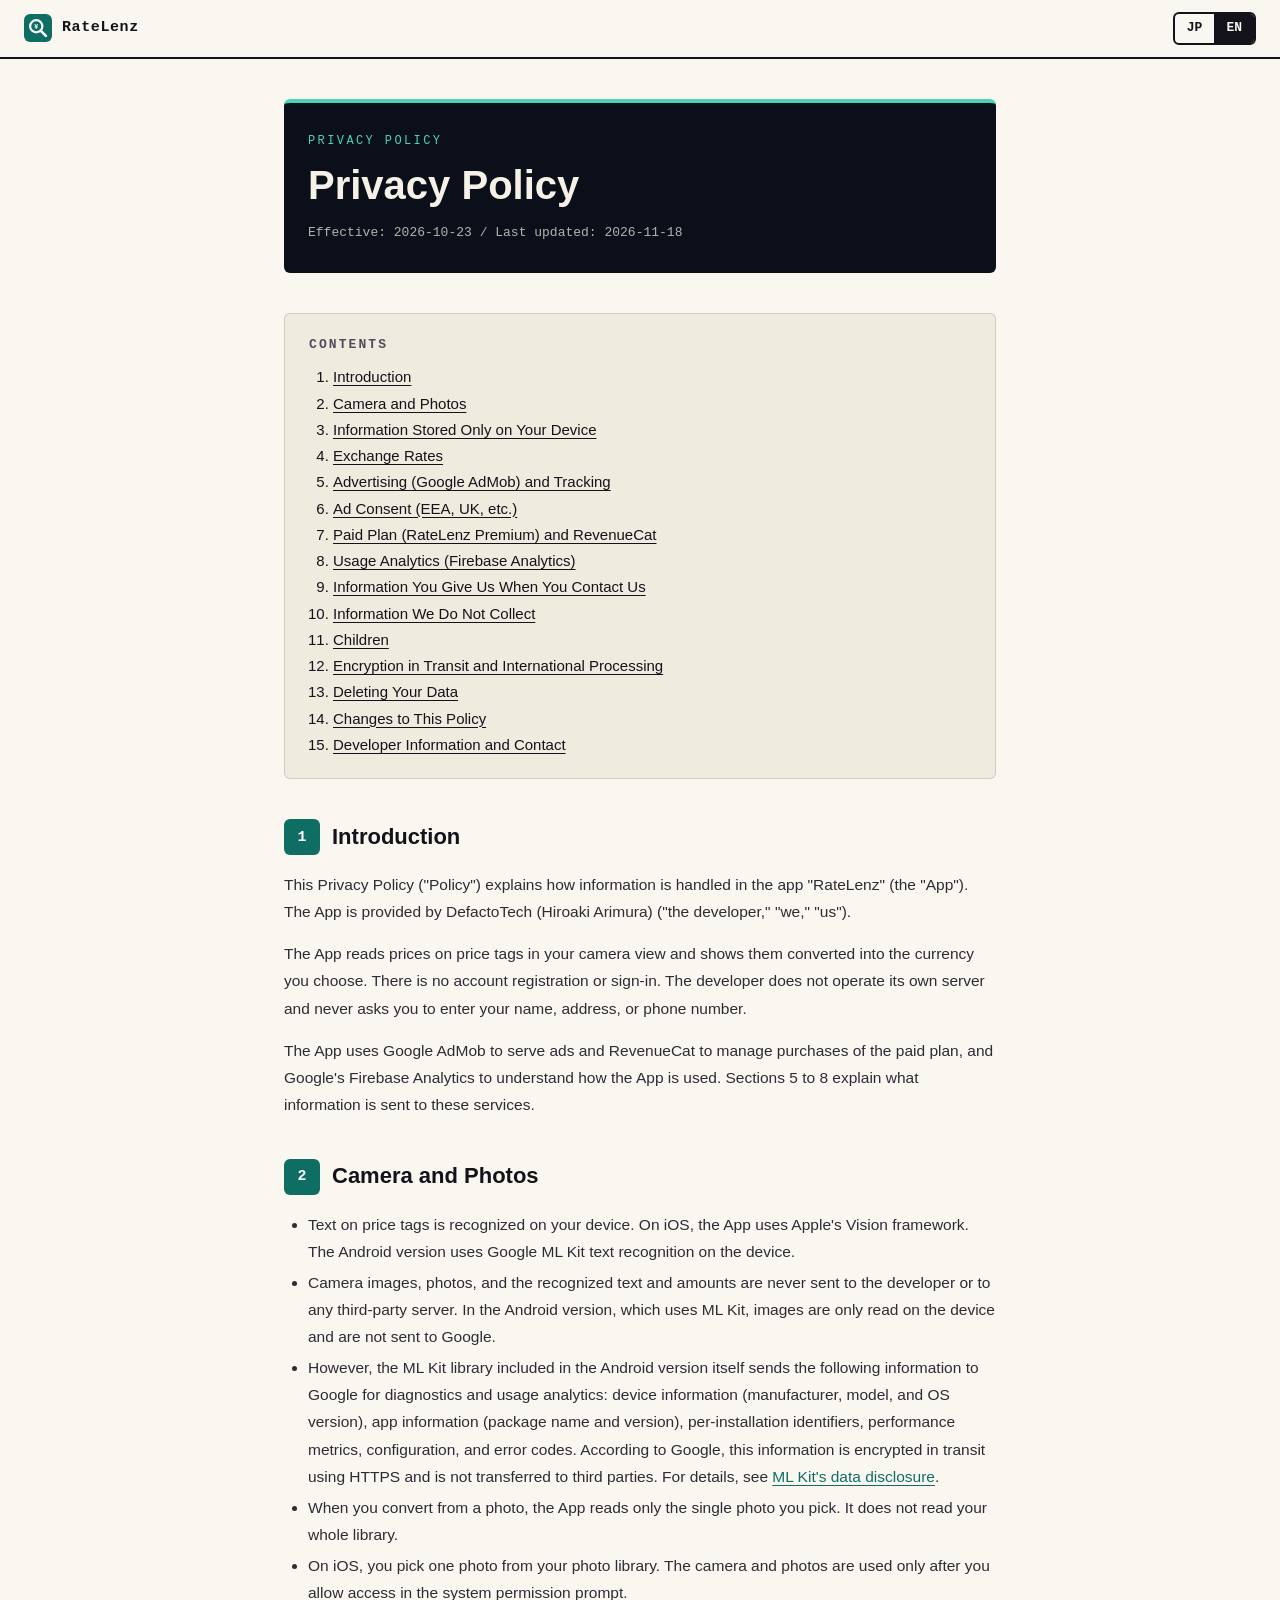
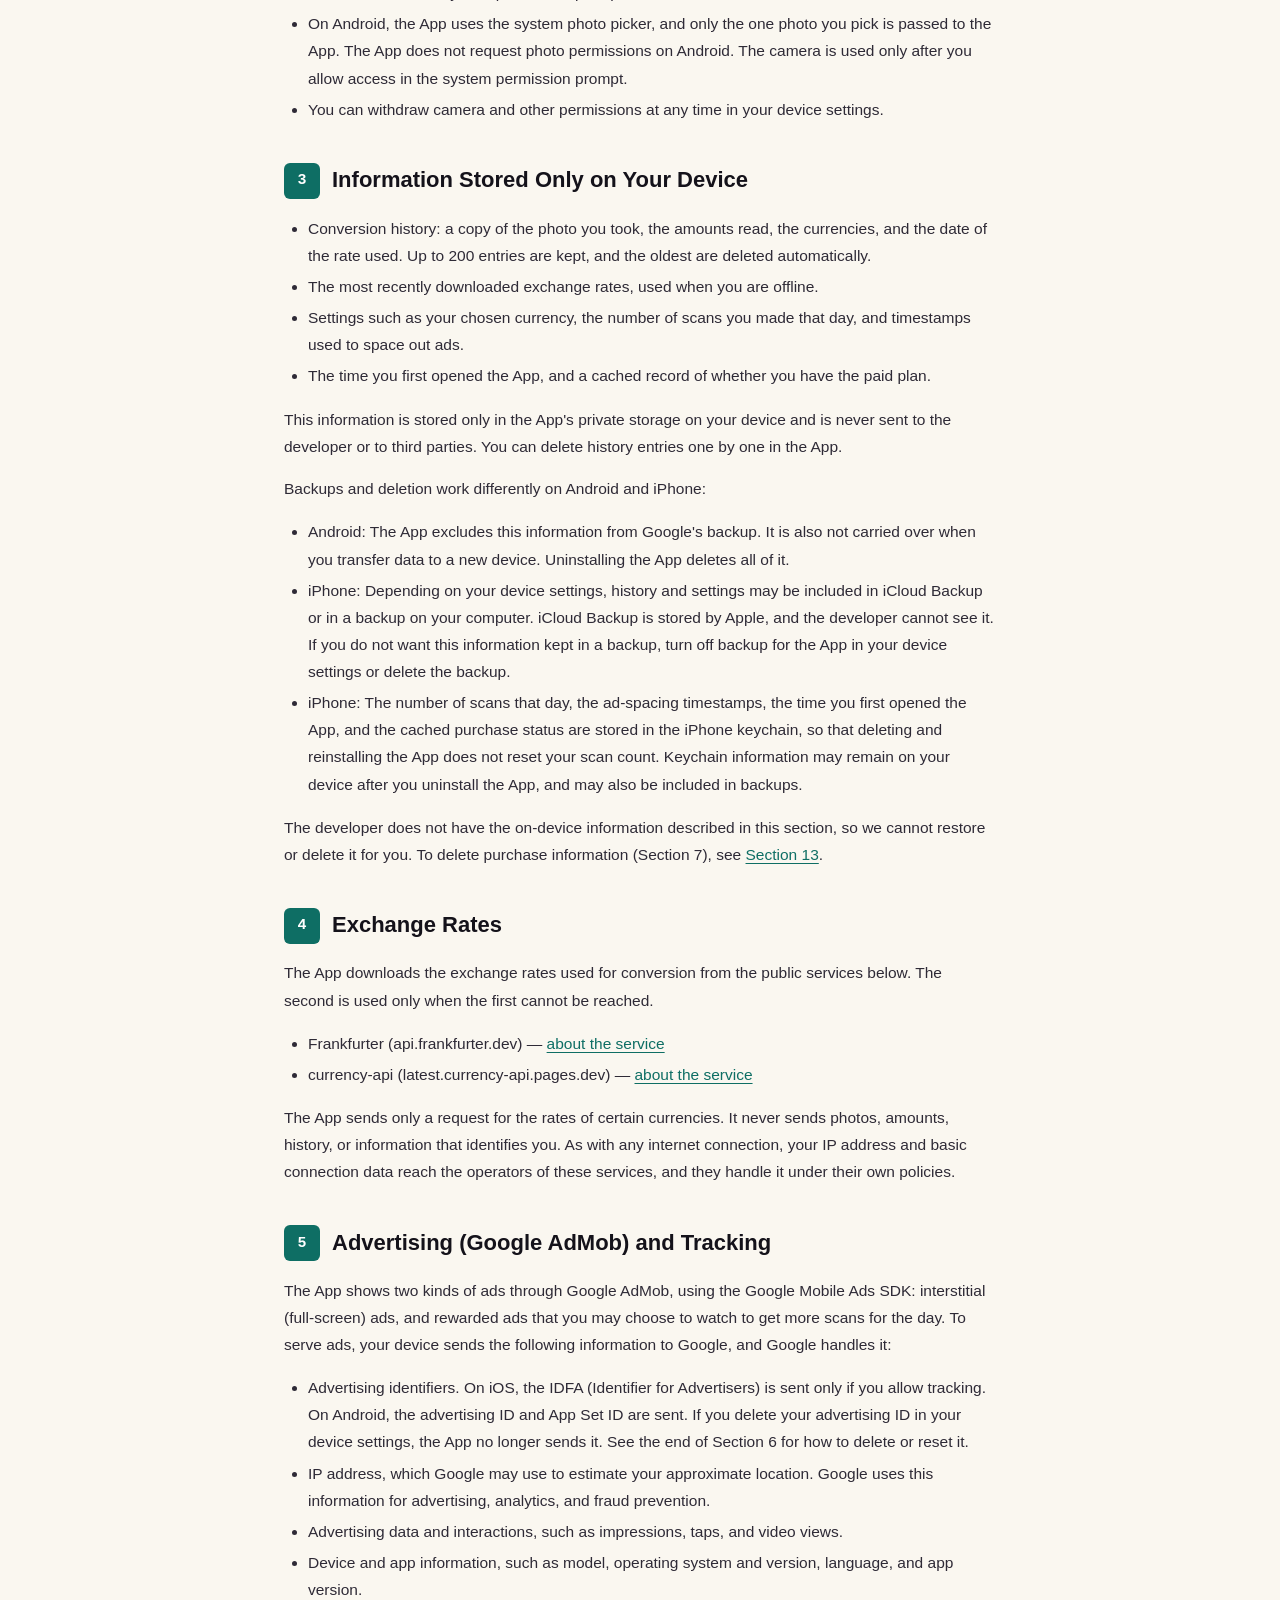
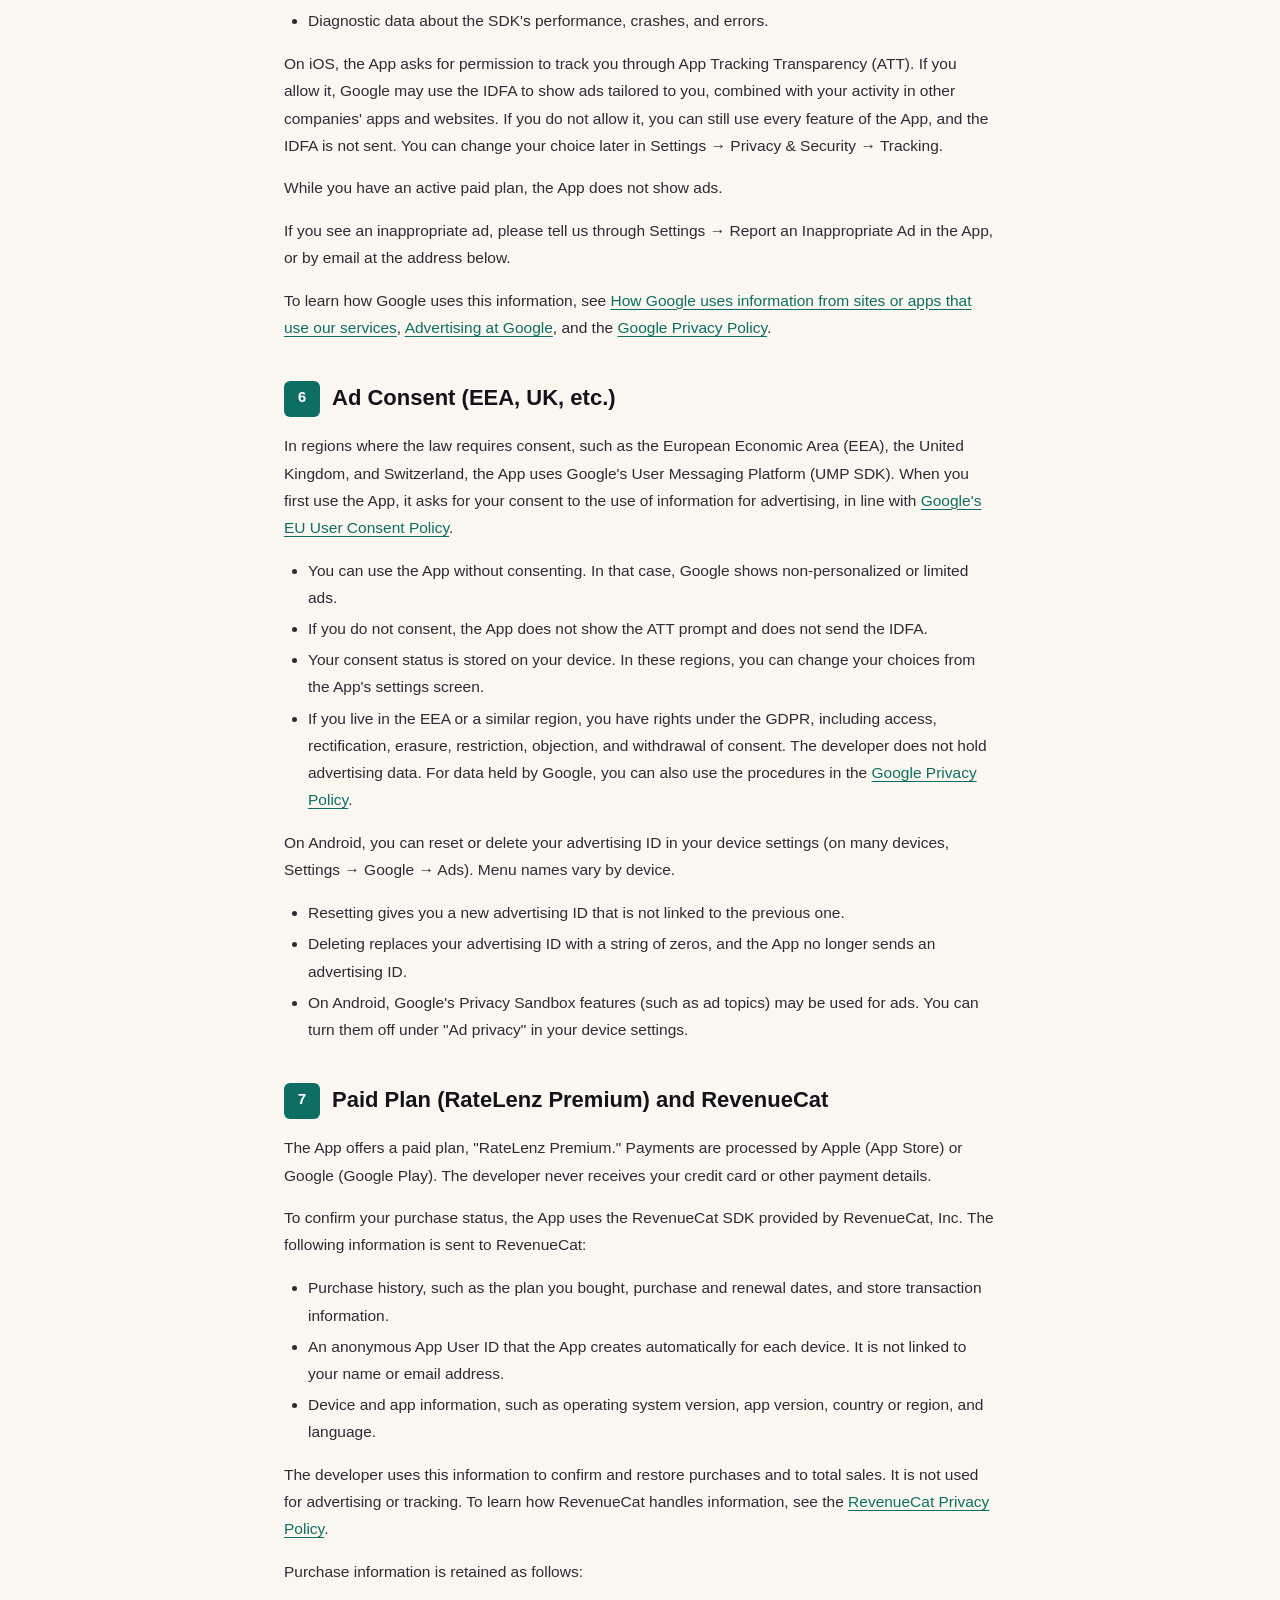
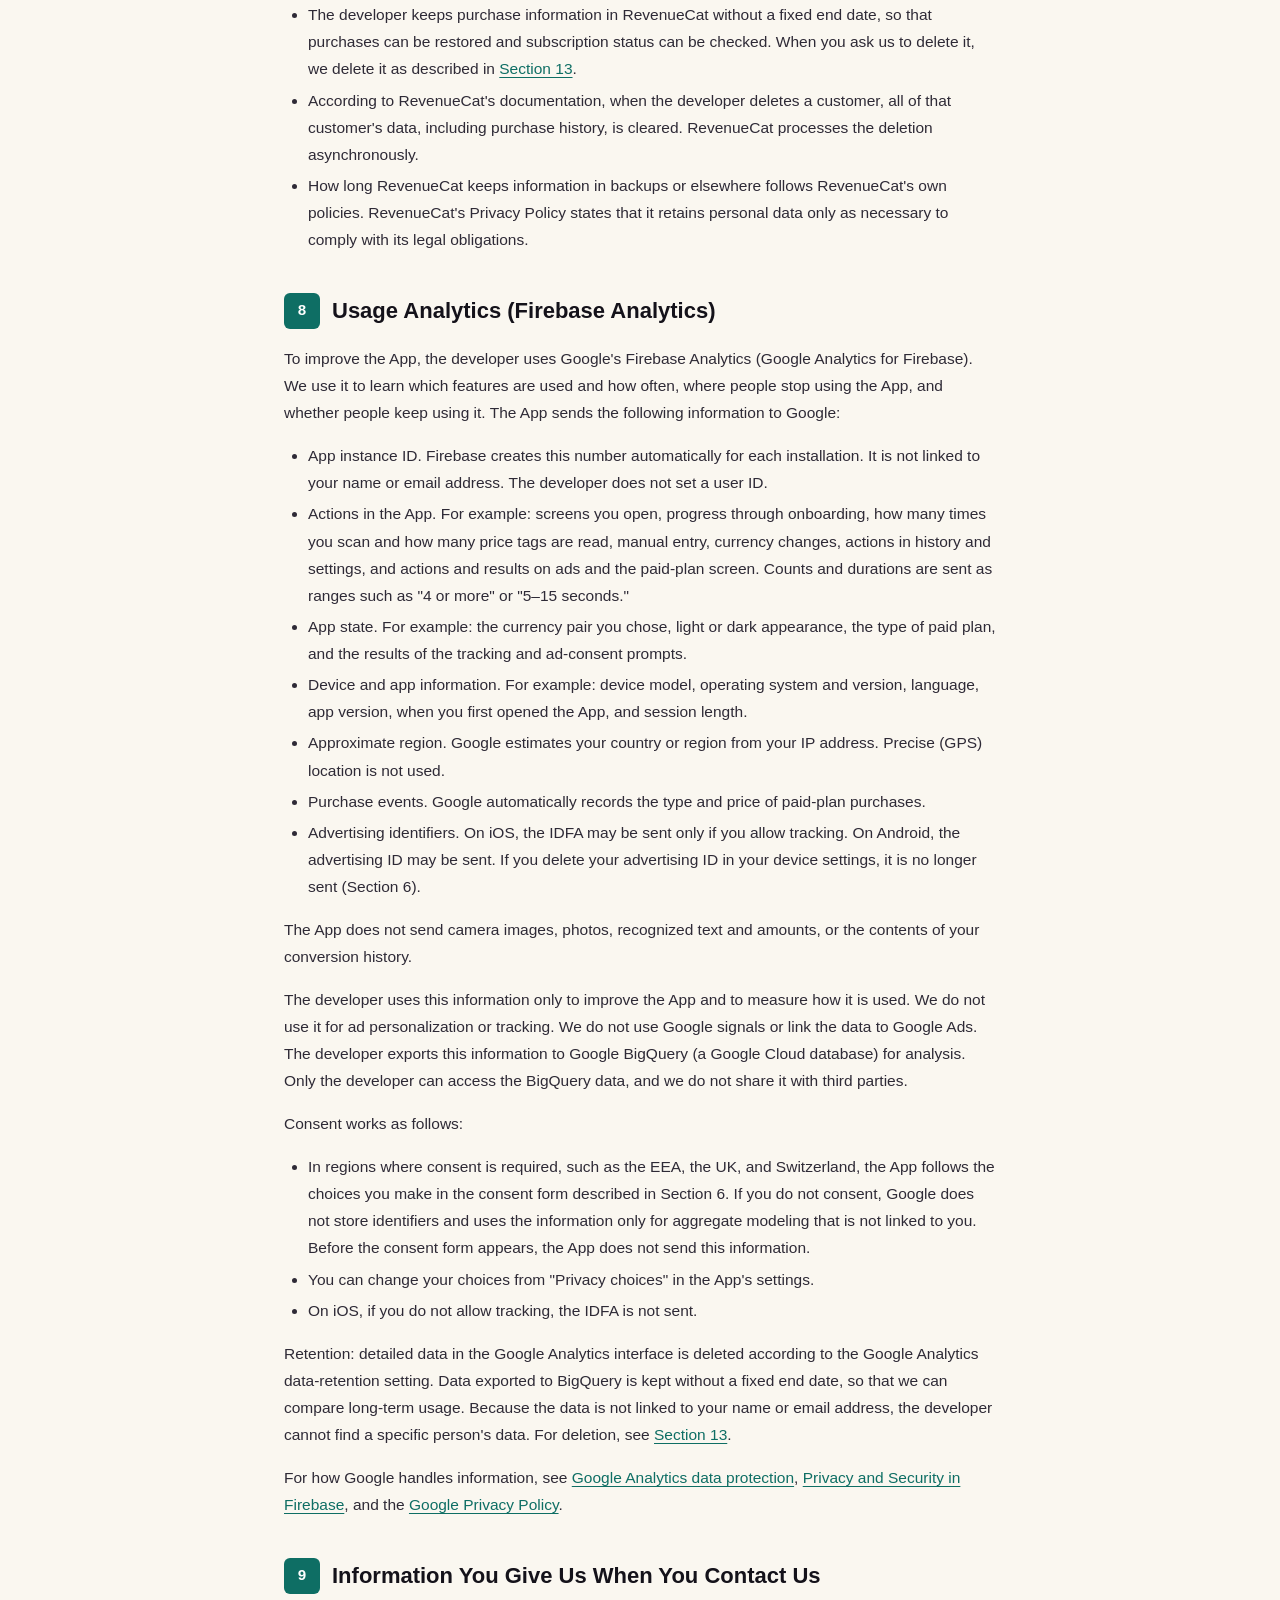
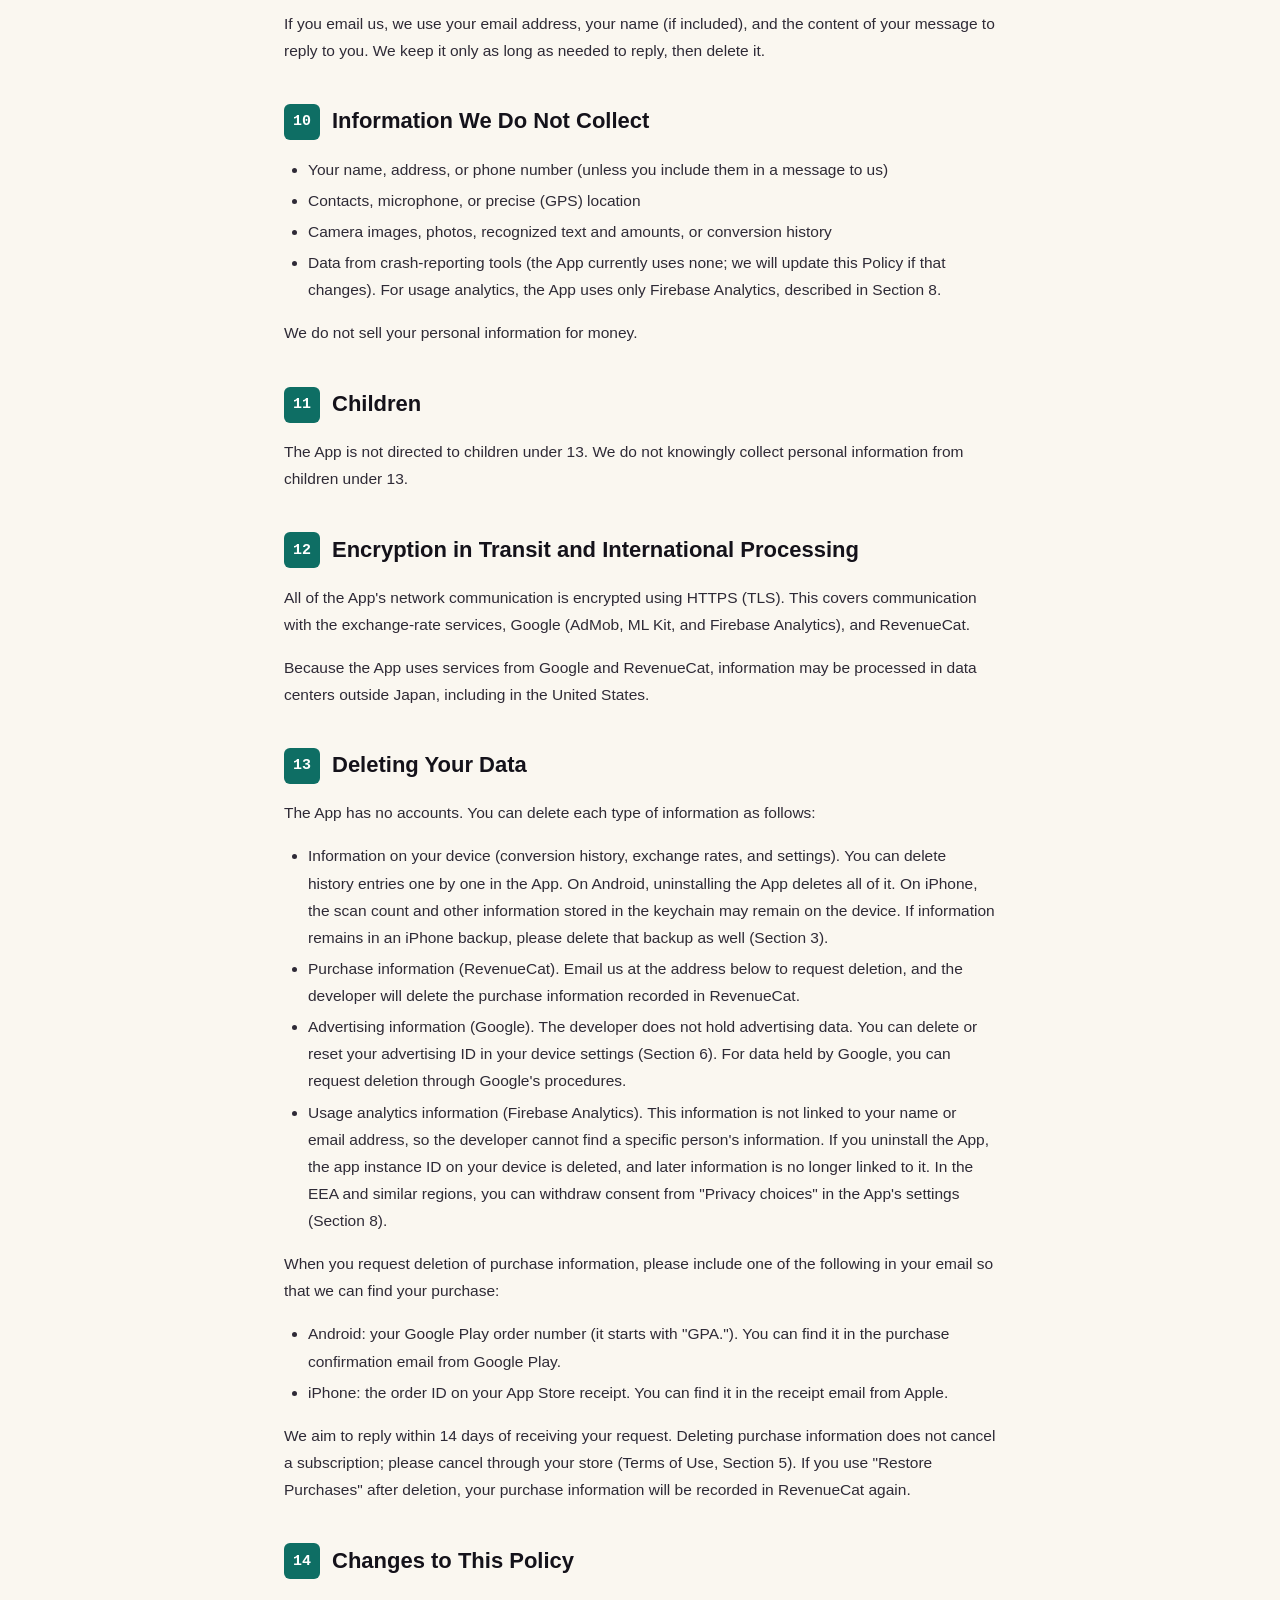
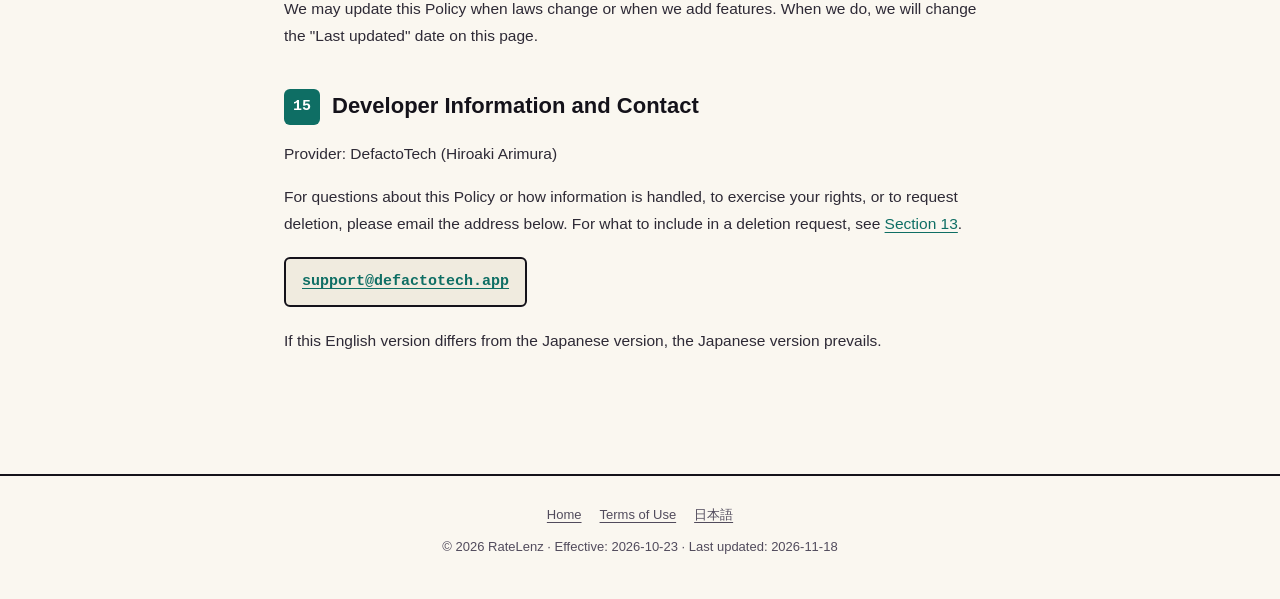
==== commit fac71c32: "Privacy: add Firebase Analytics section (8) and renumber Co-Authored-By: Claude Opus 5.5 <noreply@an" ====
--- a/privacy/en/index.html
+++ b/privacy/en/index.html
@@ -4,7 +4,7 @@
   <meta charset="UTF-8" />
   <meta name="viewport" content="width=device-width, initial-scale=1, viewport-fit=cover" />
   <title>Privacy Policy — RateLenz</title>
-  <meta name="description" content="Privacy Policy for RateLenz: on-device text recognition, local history, exchange-rate requests, Google AdMob, and RevenueCat." />
+  <meta name="description" content="Privacy Policy for RateLenz: on-device text recognition, local history, exchange-rate requests, Google AdMob, RevenueCat, and Firebase Analytics." />
   <link rel="alternate" hreflang="ja" href="https://hiro0211.github.io/ratelens-legal/privacy/ja/" />
   <link rel="alternate" hreflang="en" href="https://hiro0211.github.io/ratelens-legal/privacy/en/" />
   <link rel="icon" href="../../assets/icons/favicon.svg" type="image/svg+xml" />
@@ -26,7 +26,7 @@
     <div class="hero">
       <p class="eyebrow">Privacy Policy</p>
       <h1>Privacy Policy</h1>
-      <p class="meta">Effective: 2026-10-23 / Last updated: 2026-11-15</p>
+      <p class="meta">Effective: 2026-10-23 / Last updated: 2026-11-18</p>
     </div>
 
     <nav class="toc" aria-label="Contents">
@@ -39,6 +39,7 @@
         <li><a href="#s5">Advertising (Google AdMob) and Tracking</a></li>
         <li><a href="#s6">Ad Consent (EEA, UK, etc.)</a></li>
         <li><a href="#s7">Paid Plan (RateLenz Premium) and RevenueCat</a></li>
+        <li><a href="#analytics">Usage Analytics (Firebase Analytics)</a></li>
         <li><a href="#s8">Information You Give Us When You Contact Us</a></li>
         <li><a href="#s9">Information We Do Not Collect</a></li>
         <li><a href="#s10">Children</a></li>
@@ -53,7 +54,7 @@
       <h2><span class="num">1</span>Introduction</h2>
 <p>This Privacy Policy ("Policy") explains how information is handled in the app "RateLenz" (the "App"). The App is provided by DefactoTech (Hiroaki Arimura) ("the developer," "we," "us").</p>
       <p>The App reads prices on price tags in your camera view and shows them converted into the currency you choose. There is no account registration or sign-in. The developer does not operate its own server and never asks you to enter your name, address, or phone number.</p>
-      <p>The App uses Google AdMob to serve ads and RevenueCat to manage purchases of the paid plan. Sections 5 to 7 explain what information is sent to these services.</p>
+      <p>The App uses Google AdMob to serve ads and RevenueCat to manage purchases of the paid plan, and Google's Firebase Analytics to understand how the App is used. Sections 5 to 8 explain what information is sent to these services.</p>
     </section>
 
     <section class="legal" id="s2">
@@ -84,7 +85,7 @@
         <li>iPhone: Depending on your device settings, history and settings may be included in iCloud Backup or in a backup on your computer. iCloud Backup is stored by Apple, and the developer cannot see it. If you do not want this information kept in a backup, turn off backup for the App in your device settings or delete the backup.</li>
         <li>iPhone: The number of scans that day, the ad-spacing timestamps, the time you first opened the App, and the cached purchase status are stored in the iPhone keychain, so that deleting and reinstalling the App does not reset your scan count. Keychain information may remain on your device after you uninstall the App, and may also be included in backups.</li>
       </ul>
-      <p>The developer does not have the on-device information described in this section, so we cannot restore or delete it for you. To delete purchase information (Section 7), see <a href="#deletion">Section 12</a>.</p>
+      <p>The developer does not have the on-device information described in this section, so we cannot restore or delete it for you. To delete purchase information (Section 7), see <a href="#deletion">Section 13</a>.</p>
     </section>
 
     <section class="legal" id="s4">
@@ -142,46 +143,71 @@
       <p>The developer uses this information to confirm and restore purchases and to total sales. It is not used for advertising or tracking. To learn how RevenueCat handles information, see the <a href="https://www.revenuecat.com/privacy/" target="_blank" rel="noopener">RevenueCat Privacy Policy</a>.</p>
       <p>Purchase information is retained as follows:</p>
       <ul>
-        <li>The developer keeps purchase information in RevenueCat without a fixed end date, so that purchases can be restored and subscription status can be checked. When you ask us to delete it, we delete it as described in <a href="#deletion">Section 12</a>.</li>
+        <li>The developer keeps purchase information in RevenueCat without a fixed end date, so that purchases can be restored and subscription status can be checked. When you ask us to delete it, we delete it as described in <a href="#deletion">Section 13</a>.</li>
         <li>According to RevenueCat's documentation, when the developer deletes a customer, all of that customer's data, including purchase history, is cleared. RevenueCat processes the deletion asynchronously.</li>
         <li>How long RevenueCat keeps information in backups or elsewhere follows RevenueCat's own policies. RevenueCat's Privacy Policy states that it retains personal data only as necessary to comply with its legal obligations.</li>
       </ul>
     </section>
 
+    <section class="legal" id="analytics">
+      <h2><span class="num">8</span>Usage Analytics (Firebase Analytics)</h2>
+<p>To improve the App, the developer uses Google's Firebase Analytics (Google Analytics for Firebase). We use it to learn which features are used and how often, where people stop using the App, and whether people keep using it. The App sends the following information to Google:</p>
+      <ul>
+        <li>App instance ID. Firebase creates this number automatically for each installation. It is not linked to your name or email address. The developer does not set a user ID.</li>
+        <li>Actions in the App. For example: screens you open, progress through onboarding, how many times you scan and how many price tags are read, manual entry, currency changes, actions in history and settings, and actions and results on ads and the paid-plan screen. Counts and durations are sent as ranges such as "4 or more" or "5–15 seconds."</li>
+        <li>App state. For example: the currency pair you chose, light or dark appearance, the type of paid plan, and the results of the tracking and ad-consent prompts.</li>
+        <li>Device and app information. For example: device model, operating system and version, language, app version, when you first opened the App, and session length.</li>
+        <li>Approximate region. Google estimates your country or region from your IP address. Precise (GPS) location is not used.</li>
+        <li>Purchase events. Google automatically records the type and price of paid-plan purchases.</li>
+        <li>Advertising identifiers. On iOS, the IDFA may be sent only if you allow tracking. On Android, the advertising ID may be sent. If you delete your advertising ID in your device settings, it is no longer sent (Section 6).</li>
+      </ul>
+      <p>The App does not send camera images, photos, recognized text and amounts, or the contents of your conversion history.</p>
+      <p>The developer uses this information only to improve the App and to measure how it is used. We do not use it for ad personalization or tracking. We do not use Google signals or link the data to Google Ads. The developer exports this information to Google BigQuery (a Google Cloud database) for analysis. Only the developer can access the BigQuery data, and we do not share it with third parties.</p>
+      <p>Consent works as follows:</p>
+      <ul>
+        <li>In regions where consent is required, such as the EEA, the UK, and Switzerland, the App follows the choices you make in the consent form described in Section 6. If you do not consent, Google does not store identifiers and uses the information only for aggregate modeling that is not linked to you. Before the consent form appears, the App does not send this information.</li>
+        <li>You can change your choices from "Privacy choices" in the App's settings.</li>
+        <li>On iOS, if you do not allow tracking, the IDFA is not sent.</li>
+      </ul>
+      <p>Retention: detailed data in the Google Analytics interface is deleted according to the Google Analytics data-retention setting. Data exported to BigQuery is kept without a fixed end date, so that we can compare long-term usage. Because the data is not linked to your name or email address, the developer cannot find a specific person's data. For deletion, see <a href="#deletion">Section 13</a>.</p>
+      <p>For how Google handles information, see <a href="https://support.google.com/analytics/answer/11593727" target="_blank" rel="noopener">Google Analytics data protection</a>, <a href="https://firebase.google.com/support/privacy" target="_blank" rel="noopener">Privacy and Security in Firebase</a>, and the <a href="https://policies.google.com/privacy" target="_blank" rel="noopener">Google Privacy Policy</a>.</p>
+    </section>
+
     <section class="legal" id="s8">
-      <h2><span class="num">8</span>Information You Give Us When You Contact Us</h2>
+      <h2><span class="num">9</span>Information You Give Us When You Contact Us</h2>
 <p>If you email us, we use your email address, your name (if included), and the content of your message to reply to you. We keep it only as long as needed to reply, then delete it.</p>
     </section>
 
     <section class="legal" id="s9">
-      <h2><span class="num">9</span>Information We Do Not Collect</h2>
+      <h2><span class="num">10</span>Information We Do Not Collect</h2>
 <ul>
         <li>Your name, address, or phone number (unless you include them in a message to us)</li>
         <li>Contacts, microphone, or precise (GPS) location</li>
         <li>Camera images, photos, recognized text and amounts, or conversion history</li>
-        <li>Data from analytics or crash-reporting tools added by the developer (the App currently uses none; we will update this Policy if that changes)</li>
+        <li>Data from crash-reporting tools (the App currently uses none; we will update this Policy if that changes). For usage analytics, the App uses only Firebase Analytics, described in Section 8.</li>
       </ul>
       <p>We do not sell your personal information for money.</p>
     </section>
 
     <section class="legal" id="s10">
-      <h2><span class="num">10</span>Children</h2>
+      <h2><span class="num">11</span>Children</h2>
 <p>The App is not directed to children under 13. We do not knowingly collect personal information from children under 13.</p>
     </section>
 
     <section class="legal" id="s11">
-      <h2><span class="num">11</span>Encryption in Transit and International Processing</h2>
-<p>All of the App's network communication is encrypted using HTTPS (TLS). This covers communication with the exchange-rate services, Google (AdMob and ML Kit), and RevenueCat.</p>
+      <h2><span class="num">12</span>Encryption in Transit and International Processing</h2>
+<p>All of the App's network communication is encrypted using HTTPS (TLS). This covers communication with the exchange-rate services, Google (AdMob, ML Kit, and Firebase Analytics), and RevenueCat.</p>
       <p>Because the App uses services from Google and RevenueCat, information may be processed in data centers outside Japan, including in the United States.</p>
     </section>
 
     <section class="legal" id="s12">
-      <h2 id="deletion"><span class="num">12</span>Deleting Your Data</h2>
+      <h2 id="deletion"><span class="num">13</span>Deleting Your Data</h2>
 <p>The App has no accounts. You can delete each type of information as follows:</p>
       <ul>
         <li>Information on your device (conversion history, exchange rates, and settings). You can delete history entries one by one in the App. On Android, uninstalling the App deletes all of it. On iPhone, the scan count and other information stored in the keychain may remain on the device. If information remains in an iPhone backup, please delete that backup as well (Section 3).</li>
         <li>Purchase information (RevenueCat). Email us at the address below to request deletion, and the developer will delete the purchase information recorded in RevenueCat.</li>
         <li>Advertising information (Google). The developer does not hold advertising data. You can delete or reset your advertising ID in your device settings (Section 6). For data held by Google, you can request deletion through Google's procedures.</li>
+        <li>Usage analytics information (Firebase Analytics). This information is not linked to your name or email address, so the developer cannot find a specific person's information. If you uninstall the App, the app instance ID on your device is deleted, and later information is no longer linked to it. In the EEA and similar regions, you can withdraw consent from "Privacy choices" in the App's settings (Section 8).</li>
       </ul>
       <p>When you request deletion of purchase information, please include one of the following in your email so that we can find your purchase:</p>
       <ul>
@@ -192,14 +218,14 @@
     </section>
 
     <section class="legal" id="s13">
-      <h2><span class="num">13</span>Changes to This Policy</h2>
+      <h2><span class="num">14</span>Changes to This Policy</h2>
 <p>We may update this Policy when laws change or when we add features. When we do, we will change the "Last updated" date on this page.</p>
     </section>
 
     <section class="legal" id="s14">
-      <h2><span class="num">14</span>Developer Information and Contact</h2>
+      <h2><span class="num">15</span>Developer Information and Contact</h2>
 <p>Provider: DefactoTech (Hiroaki Arimura)</p>
-      <p>For questions about this Policy or how information is handled, to exercise your rights, or to request deletion, please email the address below. For what to include in a deletion request, see <a href="#deletion">Section 12</a>.</p>
+      <p>For questions about this Policy or how information is handled, to exercise your rights, or to request deletion, please email the address below. For what to include in a deletion request, see <a href="#deletion">Section 13</a>.</p>
       <p><a class="contact" href="mailto:support@defactotech.app?subject=RateLenz%20Privacy">support@defactotech.app</a></p>
       <p>If this English version differs from the Japanese version, the Japanese version prevails.</p>
     </section>
@@ -211,7 +237,7 @@
       <a href="../../terms/en/">Terms of Use</a>
       <a href="../ja/">日本語</a>
     </div>
-    <div>© 2026 RateLenz · Effective: 2026-10-23 · Last updated: 2026-11-15</div>
+    <div>© 2026 RateLenz · Effective: 2026-10-23 · Last updated: 2026-11-18</div>
   </footer>
 </body>
 </html>
